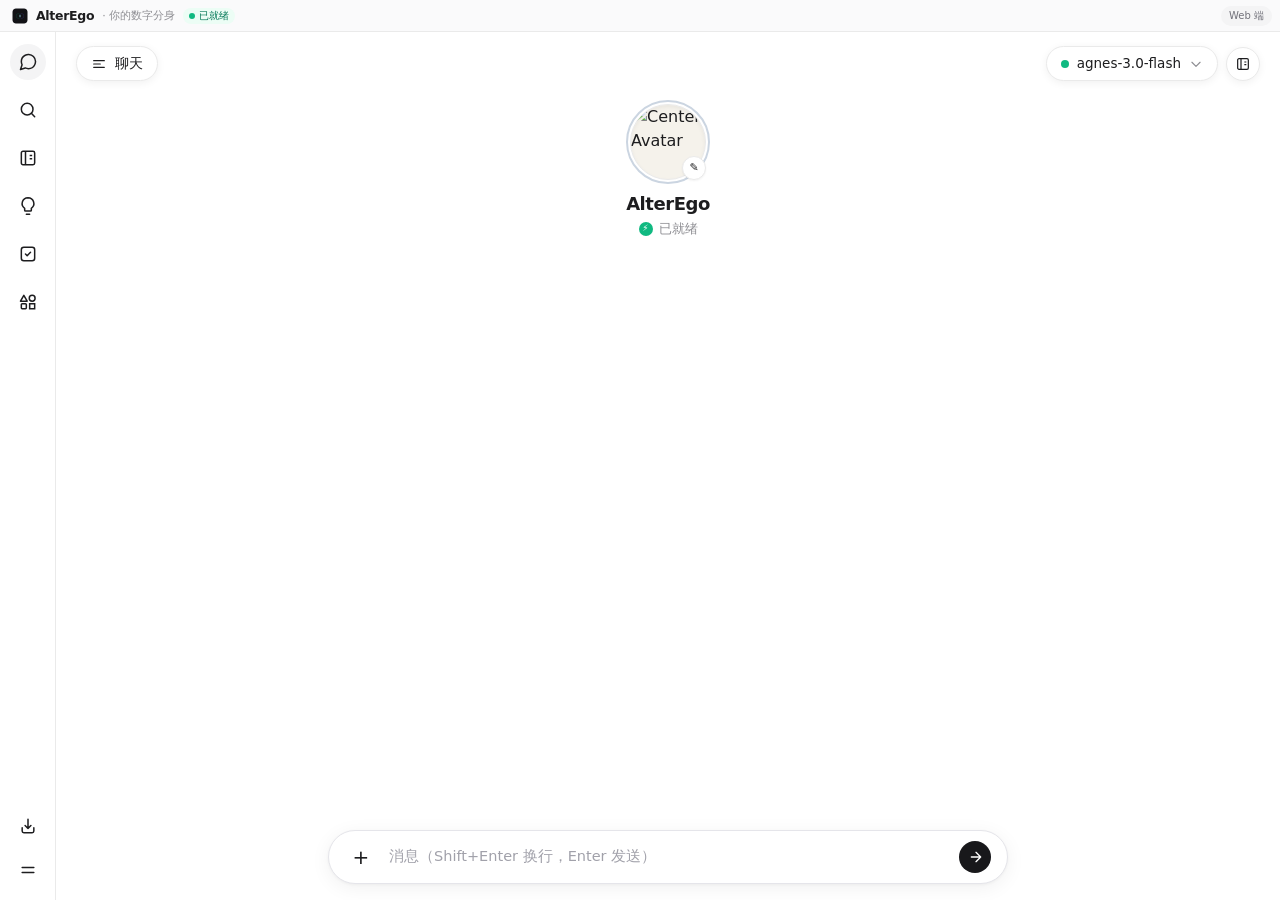
==== ui/index.html @ 9846da44 "feat: initial open source release of OpenMuse-Win (v1.0.0)" ====
<!DOCTYPE html>
<html lang="zh-CN">
<head>
  <meta charset="UTF-8">
  <meta name="viewport" content="width=device-width, initial-scale=1.0">
  <title>AlterEgo - 你的数字分身</title>
  <link rel="icon" type="image/x-icon" href="static/alterego.ico">
  <link rel="icon" type="image/png" href="static/alterego.png">
  <script src="static/tailwind.min.js"></script>
  <link rel="stylesheet" href="static/style.css">
  <link rel="stylesheet" href="static/highlight-dark.min.css">
</head>
<body class="h-screen w-screen flex flex-col bg-white font-sans text-[#1D1D1F] overflow-hidden select-none">
  <!-- ==================== 0. 现代桌面无缝一体化标题栏 (Modern Desktop Title Bar) ==================== -->
  <header id="desktop-titlebar" class="w-full h-8 bg-[#FAFAFB] border-b border-[#EAEAEA] flex items-center justify-between px-3 select-none z-50 shrink-0 text-xs text-[#1D1D1F]">
    <!-- 左侧：品牌 Logo + 应用名称 + 状态指示 -->
    <div class="flex items-center space-x-2 pywebview-drag-region cursor-default h-full">
      <img src="static/alterego.png" class="w-4 h-4 rounded shadow-xs" alt="AlterEgo">
      <span class="font-bold text-[12.5px] tracking-tight text-[#1D1D1F]">AlterEgo</span>
      <span class="text-[11px] text-[#8E8E93] font-normal">· 你的数字分身</span>
      <span class="inline-flex items-center px-1.5 py-0.2 rounded-full text-[10px] bg-emerald-50 text-emerald-700 font-medium ml-1">
        <span class="w-1.5 h-1.5 rounded-full bg-[#10B981] mr-1 animate-pulse"></span>
        已就绪
      </span>
    </div>

    <!-- 中间：宽拖拽区域 -->
    <div class="flex-1 h-full pywebview-drag-region cursor-default" title="双击最大化/还原，拖拽移动窗口"></div>

    <!-- 右侧：现代原生风窗口控制胶囊 (最小化、最大化/还原、关闭) -->
    <div id="window-controls" class="flex items-center space-x-1 shrink-0 -mr-1">
      <button id="btn-win-minimize" onclick="handleWindowControl('minimize')" class="w-7 h-6 flex items-center justify-center rounded hover:bg-[#F4F4F5] text-[#52525B] hover:text-[#18181B] transition" title="最小化">
        <svg class="w-3.5 h-3.5" viewBox="0 0 16 16" fill="currentColor">
          <path d="M2 8a.75.75 0 0 1 .75-.75h10.5a.75.75 0 0 1 0 1.5H2.75A.75.75 0 0 1 2 8Z"/>
        </svg>
      </button>
      <button id="btn-win-maximize" onclick="handleWindowControl('maximize')" class="w-7 h-6 flex items-center justify-center rounded hover:bg-[#F4F4F5] text-[#52525B] hover:text-[#18181B] transition" title="最大化 / 还原">
        <svg id="icon-win-maximize" class="w-3 h-3" viewBox="0 0 16 16" fill="none" stroke="currentColor" stroke-width="1.3">
          <rect x="2.5" y="2.5" width="11" height="11" rx="1.5"/>
        </svg>
      </button>
      <button id="btn-win-close" onclick="handleWindowControl('close')" class="w-7 h-6 flex items-center justify-center rounded hover:bg-[#EF4444] text-[#52525B] hover:text-white transition" title="关闭窗口">
        <svg class="w-3.5 h-3.5" viewBox="0 0 16 16" fill="none" stroke="currentColor" stroke-width="1.4">
          <path d="M3.5 3.5l9 9M12.5 3.5l-9 9" stroke-linecap="round"/>
        </svg>
      </button>
    </div>
  </header>

  <div id="app" class="flex-1 w-full flex relative overflow-hidden">

  <!-- ==================== 1. 左侧极窄全局导航栏 (56px) ==================== -->
  <aside id="nav-sidebar" class="w-[56px] h-full border-r border-[#EAEAEA] flex flex-col justify-between items-center py-3 bg-white z-30 shrink-0 relative">
    <!-- 上半部分：8 个主功能与挂载构件图标 -->
    <div class="flex flex-col items-center space-y-3 w-full">
      <!-- 1. 对话 (当前激活态：36px 浅灰圆底) -->
      <button onclick="switchMainView('chat')" id="nav-chat" class="w-9 h-9 rounded-full bg-[#F4F4F5] flex items-center justify-center text-[#1D1D1F] hover:bg-[#EBEBEC] transition" title="对话">
        <svg class="w-5 h-5" fill="none" stroke="currentColor" stroke-width="1.8" viewBox="0 0 24 24">
          <path stroke-linecap="round" stroke-linejoin="round" d="M21 11.5a8.38 8.38 0 01-.9 3.8 8.5 8.5 0 01-7.6 4.7 8.38 8.38 0 01-3.8-.9L3 21l1.9-5.7a8.38 8.38 0 01-.9-3.8 8.5 8.5 0 014.7-7.6 8.38 8.38 0 013.8-.9h.5a8.48 8.48 0 018 8v.5z"/>
        </svg>
      </button>

      <!-- 2. 全局搜索 -->
      <button onclick="toggleSearchModal()" id="nav-search" class="w-9 h-9 rounded-full flex items-center justify-center text-[#1D1D1F] hover:bg-[#F4F4F5] transition" title="搜索 (Ctrl+K)">
        <svg class="w-5 h-5" fill="none" stroke="currentColor" stroke-width="1.8" viewBox="0 0 24 24">
          <circle cx="11" cy="11" r="7"></circle>
          <path stroke-linecap="round" d="M20 20l-4-4"></path>
        </svg>
      </button>

      <!-- 3. 动态/控制中心抽屉开关 -->
      <button onclick="toggleRightDrawer()" id="nav-drawer" class="w-9 h-9 rounded-full flex items-center justify-center text-[#1D1D1F] hover:bg-[#F4F4F5] transition" title="智能体控制中心">
        <svg class="w-5 h-5" fill="none" stroke="currentColor" stroke-width="1.8" viewBox="0 0 24 24">
          <rect x="4" y="4" width="16" height="16" rx="2"></rect>
          <path d="M9 4v16M14 9h3M14 13h3"></path>
        </svg>
      </button>

      <!-- 4. 点子/提示词库 (灯泡) -->
      <button onclick="switchMainView('ideas')" id="nav-ideas" class="w-9 h-9 rounded-full flex items-center justify-center text-[#1D1D1F] hover:bg-[#F4F4F5] transition" title="点子与提示词库">
        <svg class="w-5 h-5" fill="none" stroke="currentColor" stroke-width="1.8" viewBox="0 0 24 24">
          <path stroke-linecap="round" stroke-linejoin="round" d="M9 18h6M10 22h4M12 2a7 7 0 00-4 12.74V17a1 1 0 001 1h6a1 1 0 001-1v-2.26A7 7 0 0012 2z"/>
        </svg>
      </button>

      <!-- 5. 目标/待办 (勾选方框) -->
      <button onclick="switchMainView('goals')" id="nav-goals" class="w-9 h-9 rounded-full flex items-center justify-center text-[#1D1D1F] hover:bg-[#F4F4F5] transition" title="目标与待办看板">
        <svg class="w-5 h-5" fill="none" stroke="currentColor" stroke-width="1.8" viewBox="0 0 24 24">
          <rect x="4" y="4" width="16" height="16" rx="3"></rect>
          <path stroke-linecap="round" stroke-linejoin="round" d="M9 12l2 2 4-4"></path>
        </svg>
      </button>

      <!-- 6. 资源库/构件 (几何图形组合) -->
      <button onclick="switchMainView('library')" id="nav-library" class="w-9 h-9 rounded-full flex items-center justify-center text-[#1D1D1F] hover:bg-[#F4F4F5] transition" title="资源库与构件">
        <svg class="w-5 h-5" fill="none" stroke="currentColor" stroke-width="1.8" viewBox="0 0 24 24">
          <path stroke-linecap="round" stroke-linejoin="round" d="M7 4l4 7H3l4-7z"></path>
          <circle cx="17" cy="7.5" r="3.5"></circle>
          <rect x="4" y="14" width="6" height="6" rx="1"></rect>
          <path stroke-linecap="round" d="M14 14h6v6h-6z"></path>
        </svg>
      </button>
    </div>

    <!-- 下半部分：客户端下载引导与设置菜单 -->
    <div class="flex flex-col items-center space-y-2 w-full">
      <!-- 倒数第二：客户端下载引导 -->
      <button onclick="toggleDownloadPopover()" class="w-9 h-9 rounded-full flex items-center justify-center text-[#1D1D1F] hover:bg-[#F4F4F5] transition" title="随身携带 AlterEgo">
        <svg class="w-5 h-5" fill="none" stroke="currentColor" stroke-width="1.8" viewBox="0 0 24 24">
          <path stroke-linecap="round" stroke-linejoin="round" d="M12 4v11m0 0l-3.5-3.5M12 15l3.5-3.5M5 14v4a2 2 0 002 2h10a2 2 0 002-2v-4"/>
        </svg>
      </button>

      <!-- 最底部：双横线设置菜单 (=) -->
      <button onclick="toggleSettingsMenu()" class="w-9 h-9 rounded-full flex items-center justify-center text-[#1D1D1F] hover:bg-[#F4F4F5] transition" title="菜单与系统配置">
        <svg class="w-5 h-5" fill="none" stroke="currentColor" stroke-width="1.8" viewBox="0 0 24 24">
          <path stroke-linecap="round" d="M5 9h14M5 15h14"/>
        </svg>
      </button>
    </div>

    <!-- 弹出层 1：随身携带 AlterEgo 下载卡片 -->
    <div id="download-popover" class="hidden absolute left-[64px] bottom-12 w-[260px] bg-white rounded-2xl border border-[#EAEAEA] pill-shadow p-4 z-50">
      <div class="flex justify-between items-start mb-1.5">
        <span class="font-semibold text-[14px] text-[#1D1D1F]">随身携带 AlterEgo</span>
        <button onclick="toggleDownloadPopover()" class="text-[#8E8E93] hover:text-black text-sm">✕</button>
      </div>
      <p class="text-[12.5px] text-[#8E8E93] leading-relaxed mb-3">
        支持通过手机微信 ClawBot 免键鼠远程收发指令与审批，随时随地继续未完成操作。
      </p>
      <button onclick="openSettingsModal(); toggleDownloadPopover();" class="w-full py-2 bg-[#F4F4F5] hover:bg-[#EBEBEC] rounded-xl text-[13px] font-medium text-[#1D1D1F] flex items-center justify-center space-x-1.5 transition">
        <span>📱</span>
        <span>绑定微信 / 下载</span>
      </button>
    </div>

    <!-- 弹出层 2：左下角菜单 -->
    <div id="settings-menu" class="hidden absolute left-[64px] bottom-3 w-[220px] bg-white rounded-2xl border border-[#EAEAEA] pill-shadow py-1.5 z-50 text-[13.5px]">
      <button onclick="toggleSearchModal(); toggleSettingsMenu();" class="w-full px-3.5 py-2 flex justify-between items-center hover:bg-[#F4F4F5] text-left">
        <span>全局搜索</span>
        <span class="text-[12px] text-[#8E8E93]">Ctrl+K</span>
      </button>
      <button onclick="openSettingsModal(); toggleSettingsMenu();" class="w-full px-3.5 py-2 flex justify-between items-center hover:bg-[#F4F4F5] text-left">
        <span>微信免键鼠绑定</span>
      </button>
      <div class="my-1 border-t border-[#EAEAEA]"></div>
      <button onclick="openSettingsModal(); toggleSettingsMenu();" class="w-full px-3.5 py-2 flex justify-between items-center hover:bg-[#F4F4F5] text-left font-medium">
        <span>⚙️ 系统设置与模型</span>
        <span class="text-[12px] text-[#8E8E93]">Vault</span>
      </button>
    </div>
  </aside>

  <!-- ==================== 2. 中间主工作区 (Flex-1 自适应) ==================== -->
  <main class="flex-1 h-full relative flex flex-col bg-white overflow-hidden">

    <!-- 顶部悬浮栏：左「≡ 聊天」胶囊 + 右「主模型切换 / 展开控制中心」胶囊 -->
    <header class="absolute top-3.5 left-0 right-0 px-5 flex justify-between items-center pointer-events-none z-20">
      <!-- 左上：聊天抽屉按钮 -->
      <button onclick="toggleSessionsDrawer()" id="btn-toggle-sessions" class="pointer-events-auto bg-white border border-[#EAEAEA] floating-btn-shadow rounded-full px-3.5 py-1.5 flex items-center space-x-2 hover:bg-[#F9F9FB] transition shrink-0 whitespace-nowrap">
        <svg class="w-4 h-4 text-[#1D1D1F] shrink-0" fill="none" stroke="currentColor" stroke-width="1.8" viewBox="0 0 24 24">
          <path stroke-linecap="round" d="M4 7h16M4 12h10M4 17h16"/>
        </svg>
        <span id="header-session-title" class="text-[14px] font-medium text-[#1D1D1F] whitespace-nowrap">聊天</span>
      </button>

      <!-- 右上：当前模型与快速热切换胶囊 + 展开控制中心按钮 -->
      <div class="flex items-center space-x-2 pointer-events-auto shrink-0">
        <div class="relative shrink-0">
          <button onclick="toggleModelDropdown()" id="model-switcher-pill" class="bg-white border border-[#EAEAEA] floating-btn-shadow rounded-full px-3.5 py-1.5 flex items-center space-x-2 hover:bg-[#F9F9FB] transition shrink-0 whitespace-nowrap" title="点击切换主模型">
            <span class="w-2 h-2 rounded-full bg-[#10B981] shrink-0"></span>
            <span id="model-pill-text" class="text-[13.5px] font-medium text-[#1D1D1F] whitespace-nowrap">agnes-3.0-flash</span>
            <svg class="w-3.5 h-3.5 text-[#8E8E93] shrink-0" fill="none" stroke="currentColor" stroke-width="2" viewBox="0 0 24 24"><path stroke-linecap="round" stroke-linejoin="round" d="M19 9l-7 7-7-7"/></svg>
          </button>

          <!-- 模型下拉菜单 -->
          <div id="model-switcher-dropdown" class="hidden absolute right-0 mt-2 w-[320px] bg-white rounded-2xl border border-[#EAEAEA] pill-shadow py-2 z-50 text-[13px]">
            <div class="px-3.5 py-1 text-[11px] font-semibold text-[#8E8E93] uppercase tracking-wider flex justify-between items-center">
              <span>选择当前主推理模型</span>
              <span id="model-count-badge" class="text-[10px] px-1.5 py-0.2 rounded bg-gray-100 text-gray-500 font-normal">动态加载</span>
            </div>
            <div class="px-3 pt-1.5 pb-2">
              <input type="text" id="model-search-input" oninput="onModelSearch(this.value)" placeholder="🔍 快速搜索或过滤模型..." class="w-full px-2.5 py-1 text-xs bg-[#F4F4F5] rounded-lg border border-[#EAEAEA] focus:outline-none focus:border-blue-500">
            </div>
            <div id="model-list-container" class="space-y-0.5 max-h-[300px] overflow-y-auto no-scrollbar">
              <!-- JS 动态渲染模型列表 -->
            </div>
            <div class="px-3 pt-2 pb-1.5 border-t border-[#EAEAEA]">
              <div class="text-[11px] font-medium text-[#8E8E93] mb-1.5 flex justify-between items-center">
                <span>添加自定义模型</span>
                <span class="text-[10px] text-[#A1A1AA]">实时热生效</span>
              </div>
              <div class="flex items-center space-x-1.5">
                <input type="text" id="input-custom-model-id" placeholder="模型 ID (如 gpt-4o)" class="flex-1 px-2.5 py-1 text-xs bg-[#F4F4F5] rounded-lg border border-[#EAEAEA] focus:outline-none focus:border-blue-500" onkeydown="if(event.key==='Enter')submitCustomModel()">
                <button onclick="submitCustomModel()" class="px-2.5 py-1 bg-[#18181B] hover:bg-black text-white text-xs font-medium rounded-lg transition shrink-0">
                  切换
                </button>
              </div>
            </div>
            <div class="my-1 border-t border-[#EAEAEA]"></div>
            <button onclick="openSettingsModal(); toggleModelDropdown();" class="w-full px-3.5 py-1.5 text-left text-[#0066FF] hover:bg-[#F4F4F5] font-medium flex items-center space-x-1.5 text-xs">
              <span>⚙️ 录入与配置硬件密钥 (Vault)</span>
            </button>
          </div>
        </div>

        <!-- 展开右侧控制中心按钮 (仅在右侧栏收起时在右上角呈现) -->
        <button id="btn-open-right-drawer" onclick="toggleRightDrawer()" class="relative bg-white border border-[#EAEAEA] floating-btn-shadow rounded-full p-2 flex items-center justify-center hover:bg-[#F9F9FB] text-[#1D1D1F] transition shrink-0" title="展开智能体控制中心">
          <svg class="w-4 h-4" fill="none" stroke="currentColor" stroke-width="1.8" viewBox="0 0 24 24">
            <rect x="4" y="4" width="16" height="16" rx="2"></rect>
            <path d="M9 4v16M14 9h3M14 13h3"></path>
          </svg>
          <span id="btn-open-drawer-badge" class="hidden absolute -top-0.5 -right-0.5 w-2.5 h-2.5 bg-red-500 rounded-full border border-white"></span>
        </button>
      </div>
    </header>

    <!-- 视图容器 A：主对话流 (默认显示，居中 max-w-[680px]) -->
    <div id="view-chat" class="flex-1 overflow-y-auto no-scrollbar pt-16 pb-28 px-6">
      <!-- 智能体垂直展示区（仅在右侧栏收起时在中间显示，和右侧栏完全一致的上下竖向结构） -->
      <div id="center-agent-profile" class="flex flex-col items-center justify-center pt-2 pb-6 select-none cursor-pointer group" onclick="toggleRightDrawer()" title="点击展开右侧智能体控制中心">
        <div class="relative w-[76px] h-[76px]">
          <!-- 头像外圈动画光环 -->
          <div id="center-agent-avatar" class="avatar-agent-wrap avatar-idle w-full h-full cursor-pointer transition hover:scale-105" onclick="event.stopPropagation(); openAvatarPickerModal()" title="点击更换智能体形象">
            <div class="avatar-ring"></div>
            <div class="w-full h-full rounded-full bg-[#F5F2EB] flex items-center justify-center overflow-hidden border border-[#EAEAEA] shadow-inner">
              <img id="center-agent-avatar-img" class="w-full h-full object-cover select-none pointer-events-none" src="/avatar/panda/idle.gif" alt="Center Avatar">
              <span id="center-agent-avatar-icon" class="text-4xl hidden">🦦</span>
            </div>
          </div>
          <!-- 右下角小铅笔编辑图标 -->
          <button onclick="event.stopPropagation(); openAvatarPickerModal()" class="absolute bottom-0 right-0 w-6 h-6 rounded-full bg-white border border-[#EAEAEA] shadow-sm flex items-center justify-center text-[11px] hover:bg-gray-50 transition" title="更换智能体形象动图">
            ✎
          </button>
        </div>
        <h2 class="mt-2.5 text-[18px] font-bold text-[#1D1D1F] tracking-tight group-hover:text-blue-600 transition" id="center-agent-name">AlterEgo</h2>
        <div class="mt-0.5 flex items-center space-x-1.5">
          <span class="w-3.5 h-3.5 rounded-full bg-[#10B981] text-white flex items-center justify-center text-[9px] font-bold" id="center-agent-status-indicator">⚡</span>
          <span class="text-[13px] text-[#8E8E93] font-medium" id="center-agent-state-detail">已就绪</span>
          <button id="center-btn-stop" onclick="event.stopPropagation(); stopCurrentTask()" class="hidden ml-1 px-2 py-0.5 rounded-full bg-[#FEE2E2] text-[#EF4444] text-[11px] font-medium hover:bg-red-200 transition">
            停止
          </button>
        </div>
      </div>

      <div class="max-w-[680px] mx-auto space-y-3" id="messages">
        <!-- 消息流将由 JS 动态渲染 -->
      </div>
    </div>

    <!-- 视图容器 B：其他 Tab (点子/目标/资源库/文档/PDF) 切换展示区 -->
    <div id="view-other" class="hidden flex-1 overflow-y-auto pt-20 pb-24 px-10">
      <div class="max-w-[780px] mx-auto" id="view-other-content"></div>
    </div>

    <!-- 底部悬浮全圆角胶囊输入框 (距底 16px，全圆角 9999px，白底细边框，带弥散投影) -->
    <div class="bottom-input-wrap absolute bottom-4 left-0 right-0 px-6 pointer-events-none z-20">
      <div class="bottom-input-pill max-w-[680px] mx-auto pointer-events-auto bg-white border border-[#E5E5EA] rounded-full pill-shadow px-4 py-2.5 flex items-center space-x-3">
        <!-- 上传附件按钮 -->
        <button id="btn-attach" class="w-8 h-8 rounded-full flex items-center justify-center text-[#1D1D1F] hover:bg-[#F4F4F5] transition text-xl font-light shrink-0" title="上传文件附件">
          +
        </button>
        <input type="file" id="file-input" hidden>

        <!-- 自适应多行文本域 -->
        <textarea id="input" rows="1" placeholder="消息（Shift+Enter 换行，Enter 发送）" class="flex-1 bg-transparent text-[14.5px] text-[#1D1D1F] placeholder-[#A1A1AA] focus:outline-none resize-none leading-relaxed py-1" style="max-height: 120px;"></textarea>

        <!-- 纯黑圆形发送按钮 -->
        <button id="btn-send" class="w-8 h-8 rounded-full bg-[#18181B] hover:bg-black text-white flex items-center justify-center transition shrink-0" title="发送">
          <svg class="w-4 h-4 ml-0.5" fill="none" stroke="currentColor" stroke-width="2" viewBox="0 0 24 24">
            <path stroke-linecap="round" stroke-linejoin="round" d="M5 12h14M12 5l7 7-7 7"/>
          </svg>
        </button>
      </div>
    </div>

  </main>

  <!-- ==================== 3. 右侧智能体控制中心抽屉 (固定 360px) ==================== -->
  <aside id="right-drawer" class="hidden w-[360px] h-full border-l border-[#EAEAEA] bg-white flex flex-col shrink-0 relative z-20">
    <!-- 右上角关闭抽屉按钮 -->
    <button onclick="toggleRightDrawer()" class="absolute top-3.5 right-4 w-8 h-8 rounded-full flex items-center justify-center text-[#8E8E93] hover:bg-[#F4F4F5] hover:text-[#1D1D1F] transition" title="收起抽屉">
      ✕
    </button>

    <!-- 顶部头像与连接状态 (动态 GIF + 6 态动画光环) -->
    <div class="pt-7 pb-4 flex flex-col items-center">
      <div class="relative w-[76px] h-[76px]">
        <!-- 头像外圈动画光环 -->
        <div id="agent-avatar" class="avatar-agent-wrap avatar-idle w-full h-full cursor-pointer transition hover:scale-105" onclick="openAvatarPickerModal()" title="点击更换智能体形象">
          <div class="avatar-ring"></div>
          <div class="w-full h-full rounded-full bg-[#F5F2EB] flex items-center justify-center overflow-hidden border border-[#EAEAEA] shadow-inner">
            <img id="agent-avatar-img" class="w-full h-full object-cover select-none pointer-events-none" src="/avatar/panda/idle.gif" alt="Agent Avatar">
            <span class="text-4xl hidden" id="agent-avatar-icon">🦦</span>
          </div>
        </div>
        <!-- 右下角小铅笔编辑图标 -->
        <button onclick="openAvatarPickerModal()" class="absolute bottom-0 right-0 w-6 h-6 rounded-full bg-white border border-[#EAEAEA] shadow-sm flex items-center justify-center text-[11px] hover:bg-gray-50 transition" title="更换智能体形象动图">
          ✎
        </button>
      </div>
      <h2 class="mt-2.5 text-[18px] font-bold text-[#1D1D1F] tracking-tight" id="agent-name">AlterEgo</h2>
      <div class="mt-0.5 flex items-center space-x-1.5">
        <span class="w-3.5 h-3.5 rounded-full bg-[#10B981] text-white flex items-center justify-center text-[9px] font-bold" id="agent-status-indicator">⚡</span>
        <span class="text-[13px] text-[#8E8E93] font-medium" id="agent-state-detail">已就绪</span>
      </div>
    </div>

    <!-- 胶囊形 4 段式横向 Tab 控制器 (Segmented Control) -->
    <div class="px-5 mb-3">
      <div class="w-full h-[38px] bg-[#F4F4F5] rounded-full p-1 grid grid-cols-4 items-center">
        <!-- Tab 1: 动态流 -->
        <button onclick="switchRightTab('feed')" id="rtab-feed" class="h-full rounded-full bg-white shadow-sm flex items-center justify-center text-[#1D1D1F] transition" title="动态流">
          <svg class="w-4 h-4" fill="none" stroke="currentColor" stroke-width="2" viewBox="0 0 24 24">
            <path stroke-linecap="round" d="M8 6h12M8 12h12M8 18h12M4 6h.01M4 12h.01M4 18h.01"/>
          </svg>
        </button>
        <!-- Tab 2: 审核记录 (盾牌) -->
        <button onclick="switchRightTab('audit')" id="rtab-audit" class="relative h-full rounded-full flex items-center justify-center text-[#71717A] hover:text-[#1D1D1F] transition" title="审核记录">
          <svg class="w-4 h-4" fill="none" stroke="currentColor" stroke-width="1.8" viewBox="0 0 24 24">
            <path stroke-linecap="round" stroke-linejoin="round" d="M12 22s8-4 8-10V5l-8-3-8 3v7c0 6 8 10 8 10z"/>
            <path stroke-linecap="round" stroke-linejoin="round" d="M9 12l2 2 4-4"/>
          </svg>
          <span id="approval-tab-badge" class="hidden absolute top-1 right-2 w-2 h-2 bg-red-500 rounded-full"></span>
        </button>
        <!-- Tab 3: 定时任务 (时钟) -->
        <button onclick="switchRightTab('cron')" id="rtab-cron" class="h-full rounded-full flex items-center justify-center text-[#71717A] hover:text-[#1D1D1F] transition" title="预定任务">
          <svg class="w-4 h-4" fill="none" stroke="currentColor" stroke-width="1.8" viewBox="0 0 24 24">
            <circle cx="12" cy="12" r="9"></circle>
            <path stroke-linecap="round" d="M12 7v5l3 3"/>
          </svg>
        </button>
        <!-- Tab 4: 身份与记忆 (指纹) -->
        <button onclick="switchRightTab('identity')" id="rtab-identity" class="h-full rounded-full flex items-center justify-center text-[#71717A] hover:text-[#1D1D1F] transition" title="身份与记忆">
          <svg class="w-4 h-4" fill="none" stroke="currentColor" stroke-width="1.8" viewBox="0 0 24 24">
            <path stroke-linecap="round" d="M12 11c0 3.517-1.009 6.799-2.753 9.571m-3.44-2.04l.054-.09A13.916 13.916 0 008 11a4 4 0 118 0c0 1.017-.07 2.019-.203 3m-2.118 6.844A21.88 21.88 0 0015.171 17m3.839 1.132c.645-2.266.99-4.659.99-7.132A8 8 0 008 4.07M3 15.364c.64-1.319 1-2.8 1-4.364 0-1.457.39-2.823 1.07-4"/>
          </svg>
        </button>
      </div>
    </div>

    <!-- 右侧内容滚动区 -->
    <div class="flex-1 overflow-y-auto no-scrollbar px-5 pb-8">

      <!-- ===== 右侧 Tab 1 内容：动态流 (三行垂直排版：主标题/副标题/时间戳) ===== -->
      <div id="rcontent-feed" class="space-y-4">
        <div id="feed-items-container" class="space-y-4">
          <!-- JS 动态渲染任务流 -->
        </div>
      </div>

      <!-- ===== 右侧 Tab 2 内容：审核记录 (盾牌) ===== -->
      <div id="rcontent-audit" class="hidden space-y-3">
        <div class="flex justify-between items-center mb-1">
          <h3 class="text-[15px] font-semibold text-[#1D1D1F]">审核记录</h3>
          <span id="audit-badge-count" class="text-xs text-[#8E8E93]">0 项</span>
        </div>
        <div id="audit-items-container" class="space-y-3">
          <!-- JS 动态渲染审批卡片 -->
        </div>
      </div>

      <!-- ===== 右侧 Tab 3 内容：定时任务 (时钟) ===== -->
      <div id="rcontent-cron" class="hidden space-y-4">
        <div class="flex justify-between items-center mb-1">
          <h3 class="text-[15px] font-semibold text-[#1D1D1F]">预定自动化任务</h3>
          <span class="text-xs text-[#8E8E93]">定时巡检与提醒</span>
        </div>
        <div id="cron-items-container" class="space-y-2">
          <div class="py-12 px-4 text-center">
            <div class="w-10 h-10 rounded-full bg-[#F4F4F5] text-[#8E8E93] flex items-center justify-center mx-auto mb-2.5 text-base">⏰</div>
            <div class="text-[13.5px] font-medium text-[#1D1D1F]">暂无定时任务</div>
            <div class="text-[12px] text-[#8E8E93] mt-0.5">可通过对话让智能体创建定时自动化任务与提醒</div>
          </div>
        </div>
      </div>

      <!-- ===== 右侧 Tab 4 内容：身份与记忆 (高饱和度海报双卡片) ===== -->
      <div id="rcontent-identity" class="hidden space-y-4">
        <div class="flex justify-between items-center mb-1">
          <span class="text-[15px] font-semibold text-[#1D1D1F]">智能体身份</span>
          <button onclick="openSoulModal()" class="text-[13px] text-[#0066FF] hover:underline">编辑</button>
        </div>

        <!-- SOUL 红色大卡片 (#E11D48) -->
        <div onclick="openSoulModal()" class="h-[150px] rounded-2xl bg-[#E11D48] text-white p-5 flex flex-col justify-between cursor-pointer hover:opacity-95 transition shadow-sm">
          <div>
            <h4 class="text-2xl font-extrabold tracking-wide">SOUL</h4>
            <p class="text-xs text-rose-100 mt-1">系统灵魂设定 · 请谨慎访问</p>
          </div>
          <div class="flex justify-between items-center text-xs text-rose-100">
            <span id="soul-card-date">v1.2</span>
            <span>♥</span>
          </div>
        </div>

        <!-- 记忆 深蓝紫色大卡片 (#3730A3) -->
        <div onclick="openMemoryModal()" class="h-[150px] rounded-2xl bg-[#3730A3] text-white p-5 flex flex-col justify-between cursor-pointer hover:opacity-95 transition shadow-sm">
          <div>
            <h4 class="text-2xl font-extrabold tracking-wide">记忆</h4>
            <p class="text-xs text-indigo-200 mt-1">MEMORY.md · 核心持久化沉淀</p>
          </div>
          <div class="flex justify-between items-center text-xs text-indigo-200">
            <span id="memory-card-date">持久化</span>
            <span>✦</span>
          </div>
        </div>
      </div>

    </div>
  </aside>

  <!-- ==================== 4. 会话列表滑动抽屉 (Sessions Drawer) ==================== -->
  <div id="sessions-drawer" class="hidden fixed inset-0 z-40 bg-black/20 backdrop-blur-[1px]">
    <div class="w-[280px] h-full bg-white border-r border-[#EAEAEA] pill-shadow flex flex-col p-4 animate-in">
      <div class="flex justify-between items-center pb-3 border-b border-[#EAEAEA]">
        <span class="font-bold text-[15px] text-[#1D1D1F]">历史对话</span>
        <button onclick="toggleSessionsDrawer()" class="text-[#8E8E93] hover:text-black">✕</button>
      </div>

      <button onclick="createNewSession()" class="my-3 w-full py-2 bg-[#18181B] hover:bg-black text-white rounded-xl text-[13.5px] font-medium flex items-center justify-center space-x-2 transition">
        <span>+</span>
        <span>新建对话</span>
      </button>

      <div id="session-list" class="flex-1 overflow-y-auto no-scrollbar space-y-1">
        <!-- JS 动态渲染会话项 -->
      </div>
    </div>
  </div>

  <!-- ==================== 5. 动态详情双栏复盘 Modal (Activity Modal) ==================== -->
  <div id="activity-modal" class="hidden fixed inset-0 bg-black/30 backdrop-blur-[1px] flex items-center justify-center z-50">
    <div class="w-[720px] bg-white rounded-2xl pill-shadow border border-[#EAEAEA] overflow-hidden">
      <div class="px-6 py-4 border-b border-[#EAEAEA] flex justify-between items-center">
        <div class="flex items-center space-x-2.5">
          <span class="px-2.5 py-0.5 rounded-full bg-emerald-50 text-[#10B981] text-xs font-semibold">已完成</span>
          <h3 id="modal-title" class="text-[16px] font-semibold text-[#1D1D1F]">切换平台继续推进</h3>
        </div>
        <button onclick="closeActivityModal()" class="text-[#8E8E93] hover:text-black text-lg">✕</button>
      </div>
      <div class="grid grid-cols-12 min-h-[340px]">
        <!-- 左栏：步骤时间轴 -->
        <div class="col-span-5 border-r border-[#EAEAEA] p-5 space-y-3 text-[13px]" id="modal-steps">
          <div class="flex items-center space-x-2 text-[#1D1D1F]">
            <span class="text-[#10B981]">✔</span><span>已开始任务执行</span>
          </div>
          <div class="flex items-center space-x-2 text-[#1D1D1F]">
            <span class="text-[#10B981]">✔</span><span>验证目标页面在线状态</span>
          </div>
          <div class="flex items-center space-x-2 text-[#1D1D1F]">
            <span class="text-[#10B981]">✔</span><span>检索最新动态并提取结果</span>
          </div>
          <div class="flex items-center space-x-2 text-[#1D1D1F]">
            <span class="text-[#10B981]">✔</span><span>同步结果并沉淀核心记忆</span>
          </div>
        </div>
        <!-- 右栏：复盘总结与产出文档 -->
        <div class="col-span-7 p-5 flex flex-col justify-between">
          <div class="space-y-2">
            <h4 class="text-[13px] font-semibold text-[#8E8E93]">执行摘要</h4>
            <p id="modal-desc" class="text-[14px] text-[#1D1D1F] leading-relaxed"></p>
          </div>
          <div class="pt-4 border-t border-[#EAEAEA] hidden" id="modal-artifact-wrap">
            <span class="text-[12px] text-[#8E8E93] block mb-2">关联生成构件</span>
            <div class="p-3 rounded-xl bg-[#F4F4F5] flex items-center justify-between text-[13px]">
              <span class="font-medium" id="modal-artifact">📄 暂无</span>
              <span class="text-xs text-[#8E8E93]" id="modal-artifact-type">产物</span>
            </div>
          </div>
        </div>
      </div>
    </div>
  </div>

  <!-- ==================== 6. 全局搜索模态框 (Search Modal) ==================== -->
  <div id="search-modal" class="hidden fixed inset-0 bg-black/25 flex items-start justify-center pt-24 z-50">
    <div class="w-[540px] bg-white rounded-2xl pill-shadow border border-[#EAEAEA] overflow-hidden">
      <div class="p-4 border-b border-[#EAEAEA] flex items-center space-x-3">
        <span class="text-[#8E8E93]">🔍</span>
        <input type="text" id="search-modal-input" placeholder="搜索对话、构件或历史任务..." class="flex-1 text-[14.5px] focus:outline-none" oninput="onSearchInput(this.value)">
        <button onclick="toggleSearchModal()" class="text-xs text-[#8E8E93] hover:text-black">ESC</button>
      </div>
      <div class="p-3 space-y-1 text-[13.5px] max-h-[360px] overflow-y-auto no-scrollbar" id="search-results-list">
        <div class="p-6 text-center text-xs text-[#8E8E93]">输入关键词搜索历史会话、执行任务或审核记录…</div>
      </div>
    </div>
  </div>

  <!-- ==================== 7. 系统设置模态窗 (Settings Modal) ==================== -->
  <div id="settings-modal" class="hidden fixed inset-0 bg-black/30 backdrop-blur-[1px] flex items-center justify-center z-50">
    <div class="w-[680px] max-h-[85vh] bg-white rounded-2xl pill-shadow border border-[#EAEAEA] overflow-hidden flex flex-col">
      <div class="px-6 py-4 border-b border-[#EAEAEA] flex justify-between items-center">
        <div class="flex items-center space-x-2">
          <span class="text-lg">⚙️</span>
          <h3 class="text-[16px] font-semibold text-[#1D1D1F]">系统设置与模型管理</h3>
        </div>
        <button onclick="closeSettingsModal()" class="text-[#8E8E93] hover:text-black">✕</button>
      </div>

      <div class="p-6 overflow-y-auto space-y-6 text-[13.5px]">
        <!-- 大模型与安全凭证配置（一体化关联面板） -->
        <div class="p-4 rounded-xl border border-[#EAEAEA] space-y-3.5 bg-white">
          <div class="flex items-center justify-between">
            <div class="font-semibold text-[14.5px] flex items-center space-x-2">
              <span>🤖 大模型配置与安全凭证</span>
              <span class="text-xs px-2 py-0.5 rounded bg-blue-50 text-blue-600 font-normal">支持热切换</span>
            </div>
            <div id="vault-status-badge" class="text-xs text-[#10B981] font-medium flex items-center space-x-1">
              <span>🔐 Windows DPAPI 硬件加密</span>
            </div>
          </div>
          <p class="text-xs text-[#8E8E93] leading-relaxed">
            模型标识、API 基础地址与 API Key 联动绑定。保存时密钥由 Windows 内置 Crypt32.dll 硬件级加密落盘，永不泄露明文。
          </p>

          <div class="grid grid-cols-2 gap-3">
            <div>
              <label class="block text-xs font-medium text-[#4B5563] mb-1">模型标识 (Model ID)</label>
              <input type="text" id="setting-model" list="preset-models-datalist" placeholder="例如: agnes-3.0-flash 或 qwen3.8-omni-flash" class="w-full px-3 py-1.5 bg-[#F9F9FB] focus:bg-white rounded-lg border border-[#EAEAEA] focus:border-[#18181B] text-xs transition focus:outline-none">
              <datalist id="preset-models-datalist"></datalist>
            </div>
            <div>
              <label class="block text-xs font-medium text-[#4B5563] mb-1">API 基础地址 (Base URL)</label>
              <input type="text" id="setting-base-url" placeholder="例如: https://apihub.agnes-ai.com/v1" class="w-full px-3 py-1.5 bg-[#F9F9FB] focus:bg-white rounded-lg border border-[#EAEAEA] focus:border-[#18181B] text-xs transition focus:outline-none">
            </div>
          </div>

          <div>
            <div class="flex items-center justify-between mb-1">
              <label class="block text-xs font-medium text-[#4B5563]">API Key 访问密钥</label>
              <span id="setting-key-status" class="text-xs text-[#10B981] font-medium">✓ 已配置硬件加密凭证</span>
            </div>
            <div class="relative flex items-center">
              <input type="password" id="setting-api-key" placeholder="录入或更新 API Key (sk-...)，留空则保持现有密钥" class="w-full px-3 py-1.5 pr-8 border border-[#EAEAEA] focus:border-[#18181B] rounded-lg text-xs focus:outline-none bg-[#F9F9FB] focus:bg-white transition">
              <button type="button" id="btn-toggle-key-visibility" class="absolute right-2.5 text-[#8E8E93] hover:text-[#1D1D1F] text-xs focus:outline-none" title="切换显示明文/密文">
                👁️
              </button>
            </div>
          </div>

          <div class="flex items-center justify-between pt-1">
            <div class="flex items-center space-x-2">
              <button id="btn-test-llm" class="px-3.5 py-1.5 rounded-lg bg-[#F4F4F5] hover:bg-[#EBEBEC] text-[#1D1D1F] font-medium text-xs transition">
                连通性测试
              </button>
              <span id="llm-test-result" class="text-xs text-[#8E8E93]"></span>
            </div>
            <button id="btn-save-model-config" class="px-4 py-1.5 rounded-lg bg-[#18181B] hover:bg-black text-white text-xs font-medium transition shadow-sm">
              保存并立即生效
            </button>
          </div>
        </div>

        <!-- 微信 ClawBot 免键鼠绑定 -->
        <div class="p-4 rounded-xl border border-[#EAEAEA] space-y-3">
          <div class="font-semibold text-[14.5px] flex items-center space-x-2">
            <span>📱 微信 ClawBot (免键鼠远程指令与审批)</span>
          </div>
          <p class="text-xs text-[#8E8E93] leading-relaxed">
            基于微信官方开放协议长连接，手机微信随时发任务，回复「同意」直接授权，完全无需触碰电脑键鼠。
          </p>
          <div class="flex items-center justify-between p-3 rounded-lg bg-[#F9F9FB] border border-[#EAEAEA]">
            <div>
              <div id="weixin-status-badge" class="font-medium text-xs text-[#1D1D1F]">○ 正在检查状态...</div>
              <div class="text-[11.5px] text-[#8E8E93] mt-0.5">扫码完成即可随时随地与智能体双向同步</div>
            </div>
            <button id="btn-weixin-login" class="px-3.5 py-1.5 bg-[#10B981] hover:bg-emerald-600 text-white rounded-lg text-xs font-medium transition">
              生成登录二维码
            </button>
          </div>
          <div id="weixin-qr-box" class="flex justify-center p-2"></div>
        </div>
      </div>
    </div>
  </div>

  <!-- ==================== 8. SOUL 设定编辑 Modal ==================== -->
  <div id="soul-modal" class="hidden fixed inset-0 bg-black/30 backdrop-blur-[1px] flex items-center justify-center z-50">
    <div class="w-[600px] bg-white rounded-2xl pill-shadow border border-[#EAEAEA] overflow-hidden">
      <div class="px-6 py-4 border-b border-[#EAEAEA] flex justify-between items-center bg-[#E11D48] text-white">
        <h3 class="text-[16px] font-bold">SOUL · 系统核心灵魂与偏好</h3>
        <button onclick="closeSoulModal()" class="text-rose-100 hover:text-white">✕</button>
      </div>
      <div class="p-6 space-y-4">
        <p class="text-xs text-[#8E8E93]">
          SOUL 定义了 AlterEgo 的人格、执行风格、以及多模态思考倾向。
        </p>
        <textarea id="soul-content-text" rows="10" class="w-full p-3.5 border border-[#EAEAEA] rounded-xl text-[13px] font-mono leading-relaxed focus:outline-none bg-[#F9F9FB]">角色名: AlterEgo
人设定位: 极致高效、严谨闭环的个人 AI 智能体
交互风格: 沉稳专业、彻底杜绝裸 JSON 倾倒、永远给出人话反馈与复盘
执行准则:
1. 涉及系统文件写、终端执行、浏览器上传等敏感操作必触发 L2/L3 审批
2. 跨站点任务自动开启标签页保护，杜绝覆盖临时邮箱
3. 动态流实时归档并生成构件复盘</textarea>
        <div class="flex justify-end space-x-2">
          <button onclick="closeSoulModal()" class="px-4 py-2 rounded-xl bg-[#F4F4F5] text-xs font-medium hover:bg-[#EBEBEC]">取消</button>
          <button onclick="saveSoulConfig()" class="px-4 py-2 rounded-xl bg-[#E11D48] text-white text-xs font-medium hover:opacity-90">保存设定</button>
        </div>
      </div>
    </div>
  </div>

  <!-- ==================== 9. MEMORY.md 核心记忆编辑 Modal ==================== -->
  <div id="memory-modal" class="hidden fixed inset-0 bg-black/30 backdrop-blur-[1px] flex items-center justify-center z-50">
    <div class="w-[640px] bg-white rounded-2xl pill-shadow border border-[#EAEAEA] overflow-hidden">
      <div class="px-6 py-4 border-b border-[#EAEAEA] flex justify-between items-center bg-[#3730A3] text-white">
        <h3 class="text-[16px] font-bold">MEMORY.md · 核心持久化记忆库</h3>
        <button onclick="closeMemoryModal()" class="text-indigo-200 hover:text-white">✕</button>
      </div>
      <div class="p-6 space-y-4">
        <p class="text-xs text-[#8E8E93]">
          启动 Agent 时自动注入的精华记忆，智能体会根据日常对话自动沉淀，亦可手动编辑。
        </p>
        <textarea id="setting-memory" rows="12" class="w-full p-3.5 border border-[#EAEAEA] rounded-xl text-[13px] font-mono leading-relaxed focus:outline-none bg-[#F9F9FB]" placeholder="加载记忆中..."></textarea>
        <div class="flex justify-end space-x-2">
  <!-- ==================== 10. 智能体形象切换 Modal (Avatar Picker Modal) ==================== -->
  <div id="avatar-modal" class="hidden fixed inset-0 bg-black/30 backdrop-blur-[1px] flex items-center justify-center z-50">
    <div class="w-[720px] max-h-[85vh] bg-white rounded-2xl pill-shadow border border-[#EAEAEA] overflow-hidden flex flex-col">
      <div class="px-6 py-4 border-b border-[#EAEAEA] flex justify-between items-center">
        <div class="flex items-center space-x-2.5">
          <span class="text-xl">🎨</span>
          <div>
            <h3 class="text-[16px] font-bold text-[#1D1D1F]">更换智能体形象套系</h3>
            <p class="text-xs text-[#8E8E93]">不同状态（空闲、思考、执行、等待、完成）将自动呈现专属动态 GIF</p>
          </div>
        </div>
        <button onclick="closeAvatarPickerModal()" class="text-[#8E8E93] hover:text-black text-lg">✕</button>
      </div>

      <div class="p-6 overflow-y-auto space-y-5">
        <div class="grid grid-cols-2 gap-4">
          <!-- 熊猫套系卡片 -->
          <div onclick="selectAvatarTheme('panda')" id="theme-card-panda" class="p-4 rounded-2xl border-2 border-[#0066FF] bg-blue-50/20 cursor-pointer transition hover:shadow-md space-y-3">
            <div class="flex items-center space-x-3">
              <div class="w-14 h-14 rounded-full overflow-hidden border border-[#EAEAEA] bg-white shrink-0 shadow-sm">
                <img src="/avatar/panda/idle.gif" class="w-full h-full object-cover">
              </div>
              <div class="flex-1 min-w-0">
                <div class="flex items-center space-x-1.5">
                  <h4 class="font-bold text-[15px] text-[#1D1D1F]">🐼 熊猫 (Panda)</h4>
                  <span id="badge-panda" class="text-[10px] px-1.5 py-0.2 rounded bg-blue-600 text-white font-medium">当前生效</span>
                </div>
                <p class="text-xs text-[#8E8E93] mt-0.5">国宝呆萌 · 专注高效 · 状态动效全齐</p>
              </div>
            </div>
            <div class="grid grid-cols-4 gap-1.5 pt-1 text-center text-[10.5px]">
              <div class="p-1 rounded-lg bg-white border border-[#EAEAEA]">
                <div class="text-[#8E8E93]">就绪</div>
                <div class="font-medium text-emerald-600">眨眼</div>
              </div>
              <div class="p-1 rounded-lg bg-white border border-[#EAEAEA]">
                <div class="text-[#8E8E93]">思考</div>
                <div class="font-medium text-blue-600">转圈</div>
              </div>
              <div class="p-1 rounded-lg bg-white border border-[#EAEAEA]">
                <div class="text-[#8E8E93]">工作中</div>
                <div class="font-medium text-amber-600">忙碌</div>
              </div>
              <div class="p-1 rounded-lg bg-white border border-[#EAEAEA]">
                <div class="text-[#8E8E93]">完成</div>
                <div class="font-medium text-purple-600">欢呼</div>
              </div>
            </div>
          </div>

          <!-- 龙套系卡片 -->
          <div onclick="selectAvatarTheme('dragon')" id="theme-card-dragon" class="p-4 rounded-2xl border-2 border-[#EAEAEA] bg-white cursor-pointer transition hover:shadow-md space-y-3">
            <div class="flex items-center space-x-3">
              <div class="w-14 h-14 rounded-full overflow-hidden border border-[#EAEAEA] bg-white shrink-0 shadow-sm">
                <img src="/avatar/dragon/idle.gif" class="w-full h-full object-cover">
              </div>
              <div class="flex-1 min-w-0">
                <div class="flex items-center space-x-1.5">
                  <h4 class="font-bold text-[15px] text-[#1D1D1F]">🐲 龙 (Dragon)</h4>
                  <span id="badge-dragon" class="hidden text-[10px] px-1.5 py-0.2 rounded bg-blue-600 text-white font-medium">当前生效</span>
                </div>
                <p class="text-xs text-[#8E8E93] mt-0.5">祥瑞灵动 · 气势磅礴 · 状态动效全齐</p>
              </div>
            </div>
            <div class="grid grid-cols-4 gap-1.5 pt-1 text-center text-[10.5px]">
              <div class="p-1 rounded-lg bg-white border border-[#EAEAEA]">
                <div class="text-[#8E8E93]">就绪</div>
                <div class="font-medium text-emerald-600">眨眼</div>
              </div>
              <div class="p-1 rounded-lg bg-white border border-[#EAEAEA]">
                <div class="text-[#8E8E93]">思考</div>
                <div class="font-medium text-blue-600">转圈</div>
              </div>
              <div class="p-1 rounded-lg bg-white border border-[#EAEAEA]">
                <div class="text-[#8E8E93]">工作中</div>
                <div class="font-medium text-amber-600">忙碌</div>
              </div>
              <div class="p-1 rounded-lg bg-white border border-[#EAEAEA]">
                <div class="text-[#8E8E93]">完成</div>
                <div class="font-medium text-purple-600">欢呼</div>
              </div>
            </div>
          </div>
        </div>

        <!-- 经典水獭卡片 (收录备选) -->
        <div onclick="selectAvatarTheme('otter')" id="theme-card-otter" class="p-3.5 rounded-2xl border border-[#EAEAEA] bg-[#F9F9FB] cursor-pointer hover:bg-gray-100 transition flex items-center justify-between">
          <div class="flex items-center space-x-3">
            <span class="text-2xl ml-1">🦦</span>
            <div>
              <div class="font-bold text-[13.5px] text-[#1D1D1F]">经典水獭 (Otter)</div>
              <div class="text-[11.5px] text-[#8E8E93]">Muse 原生简约风格</div>
            </div>
          </div>
          <span id="badge-otter" class="hidden text-xs text-blue-600 font-semibold mr-2">✓ 使用中</span>
        </div>
      </div>
    </div>
  </div>

</div>

<!-- 全局悬浮 Toast 容器 -->
<div id="toast-wrap"></div>

<script src="static/purify.min.js"></script>
<script src="static/marked.min.js"></script>
<script src="static/highlight.min.js"></script>
<script src="static/app.js"></script>
</body>
</html>
---- ui/static/style.css ----
/* AlterEgo Web UI · Muse 1:1 像素级复刻视觉系统
 * 规范参考：docs/gemini-code-1792074031376.md & docs/gemini-code-1792074255122.html
 */

:root {
  --bg-primary: #FFFFFF;
  --bg-secondary: #F4F4F5;
  --bg-tertiary: #EBEBEC;
  --border-subtle: #EAEAEA;
  --border-input: #E5E5EA;
  --text-main: #1D1D1F;
  --text-muted: #8E8E93;
  --text-dim: #A1A1AA;
  --accent-blue: #0066FF;
  --accent-emerald: #10B981;
  --accent-amber: #F59E0B;
  --accent-rose: #E11D48;
  --accent-indigo: #3730A3;
  --radius-bubble: 18px;
  --radius-pill: 9999px;
  --radius-card: 16px;
}

* {
  box-sizing: border-box;
}

body {
  margin: 0;
  padding: 0;
  font-family: -apple-system, BlinkMacSystemFont, "Segoe UI", Roboto, "PingFang SC", "Microsoft YaHei", sans-serif;
  color: var(--text-main);
  background-color: #FFFFFF;
  overflow: hidden;
  user-select: none;
  -webkit-font-smoothing: antialiased;
}

/* 桌面无缝一体化标题栏拖拽区域与按钮交互 */
.pywebview-drag-region {
  -webkit-app-region: drag;
  app-region: drag;
}

#window-controls button,
#desktop-titlebar button,
.no-drag {
  -webkit-app-region: no-drag;
  app-region: no-drag;
}

/* 隐藏滚动条但保留平滑滚动 */
.no-scrollbar::-webkit-scrollbar {
  width: 5px;
  height: 5px;
}
.no-scrollbar::-webkit-scrollbar-thumb {
  background: rgba(0, 0, 0, 0.12);
  border-radius: 9999px;
}
.no-scrollbar::-webkit-scrollbar-thumb:hover {
  background: rgba(0, 0, 0, 0.22);
}
.no-scrollbar::-webkit-scrollbar-track {
  background: transparent;
}

/* 悬浮胶囊精致投影 */
.pill-shadow {
  box-shadow: 0 4px 20px rgba(0, 0, 0, 0.06), 0 1px 3px rgba(0, 0, 0, 0.04);
}
.floating-btn-shadow {
  box-shadow: 0 2px 8px rgba(0, 0, 0, 0.06);
}
.modal-shadow {
  box-shadow: 0 20px 40px -15px rgba(0, 0, 0, 0.15), 0 0 0 1px rgba(0, 0, 0, 0.05);
}

/* ================= 头像 6 态实时动画 ================= */
.avatar-agent-wrap {
  position: relative;
  display: inline-flex;
  align-items: center;
  justify-content: center;
}

.avatar-ring {
  position: absolute;
  inset: -4px;
  border-radius: 50%;
  border: 2.5px solid transparent;
  pointer-events: none;
  transition: all 0.3s ease;
}

/* 1. idle: 灰环静止 */
.avatar-idle .avatar-ring {
  border-color: #CBD5E1;
}

/* 2. thinking: 蓝环脉冲呼吸 */
.avatar-thinking .avatar-ring {
  border-color: #3B82F6;
  animation: pulse-ring 1.8s infinite ease-in-out;
}
@keyframes pulse-ring {
  0%, 100% {
    transform: scale(1);
    opacity: 0.7;
    box-shadow: 0 0 0 0 rgba(59, 130, 246, 0.4);
  }
  50% {
    transform: scale(1.08);
    opacity: 1;
    box-shadow: 0 0 12px 2px rgba(59, 130, 246, 0.6);
  }
}

/* 3. acting: 绿环旋转弧光 */
.avatar-acting .avatar-ring {
  border-color: #10B981;
  border-top-color: transparent;
  animation: spin-ring 1s infinite linear;
  box-shadow: 0 0 8px rgba(16, 185, 129, 0.4);
}
@keyframes spin-ring {
  0% { transform: rotate(0deg); }
  100% { transform: rotate(360deg); }
}

/* 4. awaiting_approval: 橙色闪烁警报 */
.avatar-awaiting_approval .avatar-ring {
  border-color: #F59E0B;
  animation: blink-ring 0.8s infinite ease-in-out;
  box-shadow: 0 0 12px rgba(245, 158, 11, 0.7);
}
@keyframes blink-ring {
  0%, 100% { opacity: 0.3; transform: scale(1); }
  50% { opacity: 1; transform: scale(1.08); }
}

/* 5. error: 红色抖动 */
.avatar-error {
  animation: shake-avatar 0.5s ease-in-out;
}
.avatar-error .avatar-ring {
  border-color: #EF4444;
  box-shadow: 0 0 10px rgba(239, 68, 68, 0.6);
}
@keyframes shake-avatar {
  0%, 100% { transform: translateX(0); }
  20%, 60% { transform: translateX(-4px); }
  40%, 80% { transform: translateX(4px); }
}

/* 6. done: 翠绿色弹性微弹 */
.avatar-done {
  animation: pop-done 0.6s ease-out;
}
.avatar-done .avatar-ring {
  border-color: #10B981;
  box-shadow: 0 0 12px rgba(16, 185, 129, 0.5);
}
@keyframes pop-done {
  0% { transform: scale(0.92); }
  50% { transform: scale(1.12); }
  100% { transform: scale(1); }
}

/* 7. idle-heartbeat: 空闲几秒自然微动眨眼呼吸 */
.avatar-blink-pulse {
  animation: avatar-breath 1s ease-in-out;
}
@keyframes avatar-breath {
  0%, 100% { transform: scale(1); }
  50% { transform: scale(1.06); }
}

/* ================= 消息流组件美化 ================= */
#messages {
  display: flex;
  flex-direction: column;
  gap: 12px;
}

.msg-row {
  display: flex;
  width: 100%;
}
.msg-row.user {
  justify-content: flex-end;
}
.msg-row.agent {
  justify-content: flex-start;
}

/* 助手气泡：浅灰 #F4F4F5，大圆角 18px */
.bubble-agent {
  background-color: #F4F4F5;
  color: #1D1D1F;
  border-radius: 18px;
  padding: 12px 16px;
  font-size: 14.5px;
  line-height: 1.62;
  word-break: break-word;
  user-select: text;
}
.bubble-agent:empty {
  display: none !important;
}

/* 用户气泡：深色 #18181B，白字，圆角 18px */
.bubble-user {
  background-color: #18181B;
  color: #FFFFFF;
  border-radius: 18px;
  padding: 12px 16px;
  font-size: 14.5px;
  line-height: 1.62;
  word-break: break-word;
  user-select: text;
}

/* 助手气泡内的嵌套深一度斜体引用容器 (#EBEBEC) */
.bubble-agent blockquote {
  margin: 10px 0;
  background-color: #EBEBEC;
  border-radius: 12px;
  padding: 12px 14px;
  font-style: italic;
  color: #27272A;
  font-size: 14px;
  line-height: 1.65;
  border-left: none;
}

/* Markdown 排版细节 */
.bubble-agent p {
  margin: 0 0 8px 0;
}
.bubble-agent p:last-child {
  margin-bottom: 0;
}
.bubble-agent pre {
  background: #18181B;
  color: #F4F4F5;
  border-radius: 10px;
  padding: 12px 14px;
  overflow-x: auto;
  font-size: 13px;
  margin: 8px 0;
  font-family: Consolas, "JetBrains Mono", Menlo, monospace;
}
.bubble-agent code {
  font-family: Consolas, "JetBrains Mono", Menlo, monospace;
  font-size: 13px;
}
.bubble-agent :not(pre) > code {
  background: rgba(0, 0, 0, 0.06);
  color: #09090B;
  padding: 2px 5px;
  border-radius: 4px;
}
.bubble-agent a {
  color: #0066FF;
  text-decoration: none;
}
.bubble-agent a:hover {
  text-decoration: underline;
}

/* 单行工具调用摘要胶囊 */
.tool-summary-pill {
  display: inline-flex;
  align-items: center;
  gap: 8px;
  font-size: 13px;
  color: #52525B;
  background: #F4F4F5;
  border: 1px solid #E4E4E7;
  border-radius: 9999px;
  padding: 5px 14px;
  margin: 4px 0;
  cursor: pointer;
  transition: all 0.15s ease;
  user-select: none;
}
.tool-summary-pill:hover {
  background: #E4E4E7;
  color: #18181B;
}
.tool-summary-pill .tag {
  color: #0066FF;
  font-weight: 600;
  font-size: 12px;
}

/* 审批卡片（Muse 1:1 风格） */
.approval-card-muse {
  background: #FFFFFF;
  border: 1px solid rgba(0, 0, 0, 0.08);
  border-radius: 18px;
  padding: 18px 20px;
  box-shadow: 0 4px 20px -2px rgba(0, 0, 0, 0.05), 0 2px 6px -1px rgba(0, 0, 0, 0.02);
  width: 100%;
  max-width: 540px;
  margin: 8px 0;
  transition: all 0.2s cubic-bezier(0.16, 1, 0.3, 1);
}

/* 抽屉过渡动画 */
.drawer-transition {
  transition: transform 0.25s cubic-bezier(0.16, 1, 0.3, 1), opacity 0.2s ease;
}

/* Toast 提示 */
#toast-wrap {
  position: fixed;
  bottom: 24px;
  left: 50%;
  transform: translateX(-50%);
  display: flex;
  flex-direction: column;
  gap: 8px;
  z-index: 100;
  pointer-events: none;
}
.toast {
  pointer-events: auto;
  background: rgba(24, 24, 27, 0.92);
  backdrop-filter: blur(8px);
  color: #FFFFFF;
  font-size: 13.5px;
  padding: 9px 18px;
  border-radius: 9999px;
  box-shadow: 0 4px 16px rgba(0, 0, 0, 0.18);
  animation: toast-in 0.25s cubic-bezier(0.16, 1, 0.3, 1);
}
@keyframes toast-in {
  from { opacity: 0; transform: translateY(12px) scale(0.96); }
  to { opacity: 1; transform: translateY(0) scale(1); }
}

/* ================= 响应式视口适配（分屏 30% / 紧凑视口 ~576px） ================= */
@media (max-width: 768px) {
  /* 导航栏微调至 48px，留出更多中右工作区 */
  #nav-sidebar, aside.w-\[56px\] {
    width: 48px !important;
  }
  
  /* 右侧控制中心自适应 260px~280px，保证左侧聊天区与右侧控制中心和谐分列 */
  #right-drawer {
    width: 270px !important;
    min-width: 240px !important;
  }
  
  /* 聊天区与输入区留白微调，避免 100% 溢出 */
  #view-chat {
    padding-left: 12px !important;
    padding-right: 12px !important;
  }
  
  /* 顶栏胶囊与按钮微调 */
  #btn-toggle-sessions {
    padding-left: 8px !important;
    padding-right: 8px !important;
  }
  #model-switcher-pill {
    padding-left: 8px !important;
    padding-right: 8px !important;
    max-width: 140px;
  }
  #model-pill-text {
    max-width: 85px;
    overflow: hidden;
    text-overflow: ellipsis;
    white-space: nowrap;
  }
  
  /* 底部胶囊输入框微调 */
  .bottom-input-wrap {
    padding-left: 10px !important;
    padding-right: 10px !important;
  }
  .bottom-input-pill {
    padding-left: 10px !important;
    padding-right: 10px !important;
    gap: 6px !important;
  }
}

/* ================= 超紧凑视口适配（分屏 20% / ~273px 极窄视口） ================= */
@media (max-width: 380px) {
  #nav-sidebar, aside.w-\[56px\] {
    width: 44px !important;
  }
  #header-session-title {
    display: none !important;
  }
  #btn-toggle-sessions {
    padding-left: 6px !important;
    padding-right: 6px !important;
  }
  #model-switcher-pill {
    padding-left: 6px !important;
    padding-right: 6px !important;
    max-width: 100px;
  }
  #model-pill-text {
    max-width: 55px;
  }
  .bottom-input-wrap {
    padding-left: 6px !important;
    padding-right: 6px !important;
  }
  .bottom-input-pill {
    padding-left: 8px !important;
    padding-right: 8px !important;
    gap: 4px !important;
  }
  #view-chat {
    padding-left: 8px !important;
    padding-right: 8px !important;
  }
}
---- ui/static/highlight-dark.min.css ----
pre code.hljs{display:block;overflow-x:auto;padding:1em}code.hljs{padding:3px 5px}/*!
  Theme: GitHub Dark
  Description: Dark theme as seen on github.com
  Author: github.com
  Maintainer: @Hirse
  Updated: 2021-05-15

  Outdated base version: https://github.com/primer/github-syntax-dark
  Current colors taken from GitHub's CSS
*/.hljs{color:#c9d1d9;background:#0d1117}.hljs-doctag,.hljs-keyword,.hljs-meta .hljs-keyword,.hljs-template-tag,.hljs-template-variable,.hljs-type,.hljs-variable.language_{color:#ff7b72}.hljs-title,.hljs-title.class_,.hljs-title.class_.inherited__,.hljs-title.function_{color:#d2a8ff}.hljs-attr,.hljs-attribute,.hljs-literal,.hljs-meta,.hljs-number,.hljs-operator,.hljs-selector-attr,.hljs-selector-class,.hljs-selector-id,.hljs-variable{color:#79c0ff}.hljs-meta .hljs-string,.hljs-regexp,.hljs-string{color:#a5d6ff}.hljs-built_in,.hljs-symbol{color:#ffa657}.hljs-code,.hljs-comment,.hljs-formula{color:#8b949e}.hljs-name,.hljs-quote,.hljs-selector-pseudo,.hljs-selector-tag{color:#7ee787}.hljs-subst{color:#c9d1d9}.hljs-section{color:#1f6feb;font-weight:700}.hljs-bullet{color:#f2cc60}.hljs-emphasis{color:#c9d1d9;font-style:italic}.hljs-strong{color:#c9d1d9;font-weight:700}.hljs-addition{color:#aff5b4;background-color:#033a16}.hljs-deletion{color:#ffdcd7;background-color:#67060c}
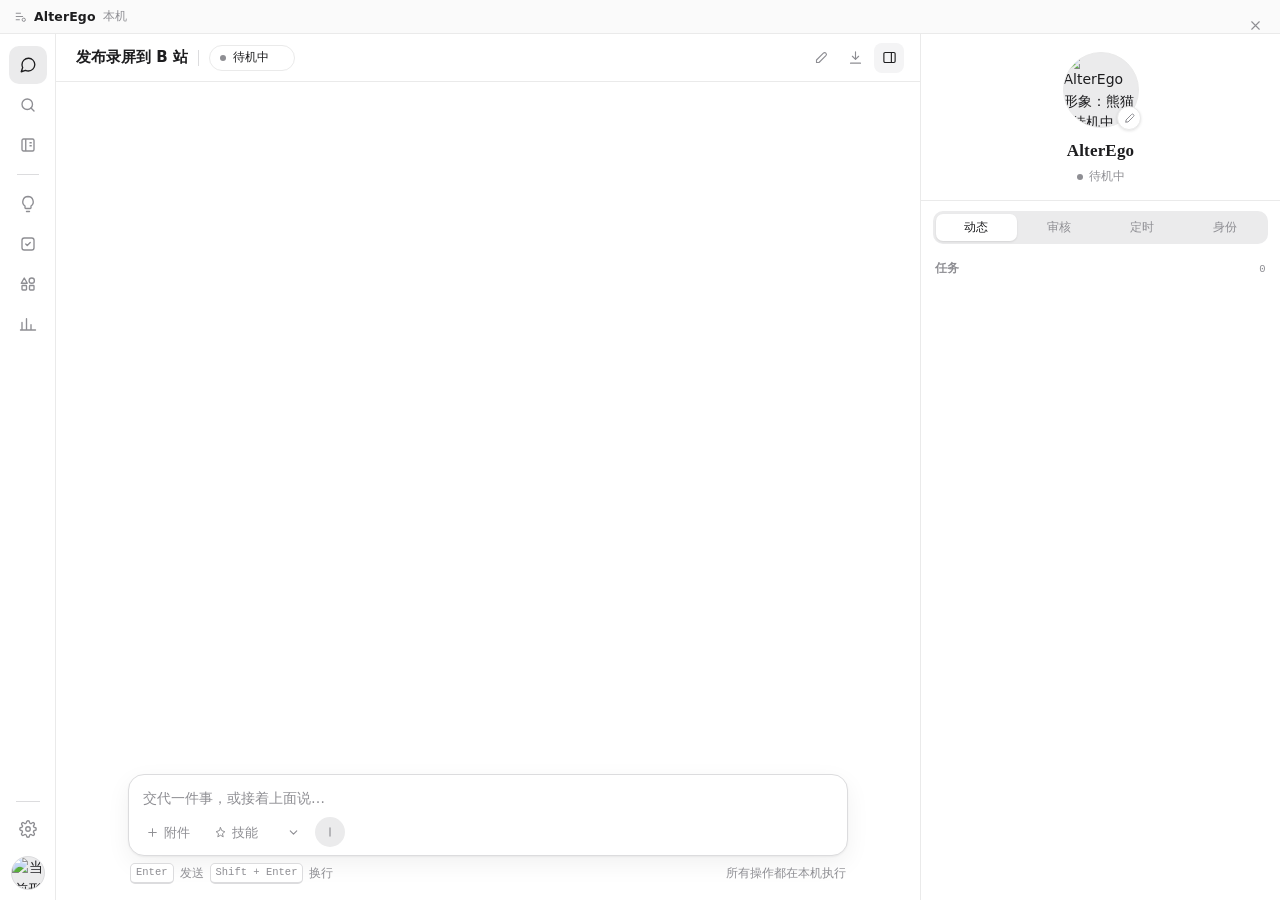
==== commit cb4662b6: "feat(release): v1.1.0 BoHack 2026 hackathon 42h increment release - Fully desensitized repository re" ====
--- a/ui/index.html
+++ b/ui/index.html
@@ -1,727 +1,1456 @@
-<!DOCTYPE html>
+<!doctype html>
+
 <html lang="zh-CN">
+
 <head>
-  <meta charset="UTF-8">
-  <meta name="viewport" content="width=device-width, initial-scale=1.0">
-  <title>AlterEgo - 你的数字分身</title>
-  <link rel="icon" type="image/x-icon" href="static/alterego.ico">
-  <link rel="icon" type="image/png" href="static/alterego.png">
-  <script src="static/tailwind.min.js"></script>
-  <link rel="stylesheet" href="static/style.css">
-  <link rel="stylesheet" href="static/highlight-dark.min.css">
+
+<meta charset="utf-8" />
+
+<meta name="viewport" content="width=device-width, initial-scale=1" />
+
+<title>AlterEgo</title>
+
+<link rel="stylesheet" href="static/style.css?v=20261114-2" />
+
 </head>
-<body class="h-screen w-screen flex flex-col bg-white font-sans text-[#1D1D1F] overflow-hidden select-none">
-  <!-- ==================== 0. 现代桌面无缝一体化标题栏 (Modern Desktop Title Bar) ==================== -->
-  <header id="desktop-titlebar" class="w-full h-8 bg-[#FAFAFB] border-b border-[#EAEAEA] flex items-center justify-between px-3 select-none z-50 shrink-0 text-xs text-[#1D1D1F]">
-    <!-- 左侧：品牌 Logo + 应用名称 + 状态指示 -->
-    <div class="flex items-center space-x-2 pywebview-drag-region cursor-default h-full">
-      <img src="static/alterego.png" class="w-4 h-4 rounded shadow-xs" alt="AlterEgo">
-      <span class="font-bold text-[12.5px] tracking-tight text-[#1D1D1F]">AlterEgo</span>
-      <span class="text-[11px] text-[#8E8E93] font-normal">· 你的数字分身</span>
-      <span class="inline-flex items-center px-1.5 py-0.2 rounded-full text-[10px] bg-emerald-50 text-emerald-700 font-medium ml-1">
-        <span class="w-1.5 h-1.5 rounded-full bg-[#10B981] mr-1 animate-pulse"></span>
-        已就绪
-      </span>
-    </div>
-
-    <!-- 中间：宽拖拽区域 -->
-    <div class="flex-1 h-full pywebview-drag-region cursor-default" title="双击最大化/还原，拖拽移动窗口"></div>
-
-    <!-- 右侧：现代原生风窗口控制胶囊 (最小化、最大化/还原、关闭) -->
-    <div id="window-controls" class="flex items-center space-x-1 shrink-0 -mr-1">
-      <button id="btn-win-minimize" onclick="handleWindowControl('minimize')" class="w-7 h-6 flex items-center justify-center rounded hover:bg-[#F4F4F5] text-[#52525B] hover:text-[#18181B] transition" title="最小化">
-        <svg class="w-3.5 h-3.5" viewBox="0 0 16 16" fill="currentColor">
-          <path d="M2 8a.75.75 0 0 1 .75-.75h10.5a.75.75 0 0 1 0 1.5H2.75A.75.75 0 0 1 2 8Z"/>
-        </svg>
+
+<body>
+
+<div class="app">
+
+
+
+  <!-- 0. 标题栏（pywebview frameless 拖拽区） -->
+
+  <header class="titlebar pywebview-drag-region" data-od-id="titlebar">
+
+    <div class="titlebar__brand">
+
+      <svg width="13" height="13" viewBox="0 0 24 24" fill="none" stroke="currentColor" stroke-width="1.8" aria-hidden="true">
+
+        <path stroke-linecap="round" d="M4 6h8M4 12h12M4 18h6"/><circle cx="18" cy="18" r="3"/>
+
+      </svg>
+
+      <strong>AlterEgo</strong>
+
+      <span class="titlebar__env" data-version-label>本机</span>
+
+    </div>
+
+    <div class="winctl">
+
+      <button data-win="minimize" title="最小化" aria-label="最小化"><svg width="11" height="11" viewBox="0 0 12 12" stroke="currentColor" stroke-width="1.4" aria-hidden="true"><path d="M2 6h8"/></svg></button>
+
+      <button data-win="maximize" title="最大化" aria-label="最大化"><svg width="11" height="11" viewBox="0 0 12 12" fill="none" stroke="currentColor" stroke-width="1.4" aria-hidden="true"><rect x="2" y="2" width="8" height="8" rx="1"/></svg></button>
+
+      <button data-win="close" class="close" title="关闭" aria-label="关闭"><svg width="11" height="11" viewBox="0 0 12 12" fill="none" stroke="currentColor" stroke-width="1.4" aria-hidden="true"><path d="M3 3l6 6M9 3l-6 6"/></svg></button>
+
+    </div>
+
+  </header>
+
+
+
+  <div class="shell">
+
+
+
+    <!-- 1. 左栏 56px 导航 -->
+
+    <aside class="rail" data-od-id="nav-rail" aria-label="主导航">
+
+      <div class="rail__group">
+
+        <button class="rail__btn tip is-active" data-tip="对话" aria-label="对话" data-nav="chat">
+
+          <svg viewBox="0 0 24 24" fill="none" stroke="currentColor" stroke-width="1.8" aria-hidden="true"><path stroke-linecap="round" stroke-linejoin="round" d="M21 11.5a8.5 8.5 0 01-8.5 8.5 8.4 8.4 0 01-3.8-.9L3 21l1.9-5.7a8.4 8.4 0 01-.9-3.8A8.5 8.5 0 0112.5 3h.5a8.5 8.5 0 018 8v.5z"/></svg>
+
+        </button>
+
+        <button class="rail__btn tip" data-tip="搜索（Ctrl+K）" aria-label="搜索会话" id="btn-search">
+
+          <svg viewBox="0 0 24 24" fill="none" stroke="currentColor" stroke-width="1.8" aria-hidden="true"><circle cx="11" cy="11" r="7"/><path stroke-linecap="round" d="M20 20l-4-4"/></svg>
+
+        </button>
+
+        <button class="rail__btn tip" data-tip="会话列表" aria-label="会话列表" id="btn-sessions">
+
+          <svg viewBox="0 0 24 24" fill="none" stroke="currentColor" stroke-width="1.8" aria-hidden="true"><rect x="4" y="4" width="16" height="16" rx="2"/><path d="M9 4v16M14 9h3M14 13h3"/></svg>
+
+        </button>
+
+        <div class="rail__sep" aria-hidden="true"></div>
+
+        <button class="rail__btn tip" data-tip="灵感与提示词" aria-label="灵感与提示词" data-nav="ideas">
+
+          <svg viewBox="0 0 24 24" fill="none" stroke="currentColor" stroke-width="1.8" aria-hidden="true"><path stroke-linecap="round" stroke-linejoin="round" d="M9 18h6M10 22h4M12 2a7 7 0 00-4 12.7V17a1 1 0 001 1h6a1 1 0 001-1v-2.3A7 7 0 0012 2z"/></svg>
+
+        </button>
+
+        <button class="rail__btn tip" data-tip="目标与任务" aria-label="目标与任务" data-nav="goals">
+
+          <svg viewBox="0 0 24 24" fill="none" stroke="currentColor" stroke-width="1.8" aria-hidden="true"><rect x="4" y="4" width="16" height="16" rx="3"/><path stroke-linecap="round" stroke-linejoin="round" d="M9 12l2 2 4-4"/></svg>
+
+        </button>
+
+        <button class="rail__btn tip" data-tip="资源与技能" aria-label="资源与技能" data-nav="library">
+
+          <svg viewBox="0 0 24 24" fill="none" stroke="currentColor" stroke-width="1.8" aria-hidden="true"><path stroke-linejoin="round" d="M7 4l4 7H3l4-7z"/><circle cx="17" cy="7.5" r="3.5"/><rect x="4" y="14" width="6" height="6" rx="1"/><rect x="14" y="14" width="6" height="6" rx="1"/></svg>
+
+        </button>
+
+        <button class="rail__btn tip" data-tip="用量看板" aria-label="用量看板" data-nav="usage" data-od-id="nav-usage">
+
+          <svg viewBox="0 0 24 24" fill="none" stroke="currentColor" stroke-width="1.8" stroke-linecap="round" aria-hidden="true"><path d="M4 20V10M10 20V5M16 20v-7M22 20H2"/></svg>
+
+        </button>
+
+      </div>
+
+      <div class="rail__group">
+
+        <button class="rail__btn tip" data-tip="设置" aria-label="设置" id="btn-settings">
+
+          <svg viewBox="0 0 24 24" fill="none" stroke="currentColor" stroke-width="1.8" aria-hidden="true"><circle cx="12" cy="12" r="3"/><path stroke-linecap="round" d="M19.4 15a1.7 1.7 0 00.3 1.9l.1.1a2 2 0 11-2.8 2.8l-.1-.1a1.7 1.7 0 00-1.9-.3 1.7 1.7 0 00-1 1.5V21a2 2 0 11-4 0v-.1a1.7 1.7 0 00-1.1-1.5 1.7 1.7 0 00-1.9.3l-.1.1a2 2 0 11-2.8-2.8l.1-.1a1.7 1.7 0 00.3-1.9 1.7 1.7 0 00-1.5-1H3a2 2 0 110-4h.1A1.7 1.7 0 004.6 9a1.7 1.7 0 00-.3-1.9l-.1-.1a2 2 0 112.8-2.8l.1.1a1.7 1.7 0 001.9.3H9a1.7 1.7 0 001-1.5V3a2 2 0 114 0v.1a1.7 1.7 0 001 1.5 1.7 1.7 0 001.9-.3l.1-.1a2 2 0 112.8 2.8l-.1.1a1.7 1.7 0 00-.3 1.9V9a1.7 1.7 0 001.5 1H21a2 2 0 110 4h-.1a1.7 1.7 0 00-1.5 1z"/></svg>
+
+        </button>
+
+        <button class="rail__avatar tip" data-tip="形象：熊猫" aria-label="切换形象" id="btn-avatar-rail">
+
+          <img src="/avatar/panda/idle.gif" alt="当前形象：熊猫" id="rail-avatar-img">
+
+        </button>
+
+      </div>
+
+    </aside>
+
+
+
+    <!-- 会话列表浮层 -->
+
+    <div class="sessions" id="sessions" aria-hidden="true" aria-label="会话列表">
+
+      <div class="sessions__head">
+
+        <h3>会话</h3>
+
+        <button class="icon-btn" style="margin-left:auto" aria-label="新建会话" id="btn-new-session">
+
+          <svg viewBox="0 0 24 24" fill="none" stroke="currentColor" stroke-width="1.8" aria-hidden="true"><path stroke-linecap="round" d="M12 5v14M5 12h14"/></svg>
+
+        </button>
+
+      </div>
+
+      <div class="sessions__list">
+
+        <button class="sess is-on" aria-current="true"><span class="sess__t">发布录屏到 B 站</span><span class="meta">今天</span></button>
+
+        <button class="sess"><span class="sess__t">整理 10 月论文归档</span><span class="meta">昨天</span></button>
+
+        <button class="sess"><span class="sess__t">对比两份简历差异</span><span class="meta">10/21</span></button>
+
+        <button class="sess"><span class="sess__t">检查磁盘占用并清理</span><span class="meta">10/20</span></button>
+
+        <button class="sess"><span class="sess__t">把访谈录音转成纪要</span><span class="meta">10/18</span></button>
+
+        <button class="sess"><span class="sess__t">生成本周工作周报</span><span class="meta">10/17</span></button>
+
+      </div>
+
+    </div>
+
+
+
+    <!-- 2. 中央工作区 -->
+
+    <main class="main" data-od-id="conversation">
+
+
+
+      <div class="main__head">
+
+        <h1 id="view-title">发布录屏到 B 站</h1>
+
+        <span class="sep" aria-hidden="true"></span>
+
+        <div class="runstrip" id="runstrip" data-state="idle" data-od-id="run-strip" role="status" aria-live="polite">
+
+          <span class="runstrip__dot" aria-hidden="true"></span>
+
+          <span class="runstrip__label" id="runstrip-state">待机中</span>
+
+          <span class="runstrip__sep" aria-hidden="true"></span>
+
+          <span class="runstrip__detail" id="runstrip-detail">本机会话 · 已自动保存</span>
+
+          <span class="runstrip__grow" aria-hidden="true"></span>
+
+          <span class="runstrip__progress" id="runstrip-progress" hidden>
+
+            <span class="runstrip__bar"><i id="runstrip-bar" style="width:38%"></i></span>
+
+            <span class="mono" id="runstrip-pct">38%</span>
+
+          </span>
+
+          <span class="runstrip__tokens mono" id="runstrip-tokens">本次运行 — tok</span>
+
+          <button class="runstrip__go" type="button" id="runstrip-go" hidden>去处理</button>
+
+          <button class="runstrip__stop" type="button" id="runstrip-stop" hidden>停止</button>
+
+        </div>
+
+        <div class="header-actions">
+
+          <button class="icon-btn tip" data-tip="重命名会话" aria-label="重命名会话">
+
+            <svg viewBox="0 0 24 24" fill="none" stroke="currentColor" stroke-width="1.8" aria-hidden="true"><path stroke-linecap="round" stroke-linejoin="round" d="M4 20h4L19 9a2.8 2.8 0 00-4-4L4 16v4z"/></svg>
+
+          </button>
+
+          <button class="icon-btn tip" data-tip="导出对话" aria-label="导出对话" id="btn-export">
+
+            <svg viewBox="0 0 24 24" fill="none" stroke="currentColor" stroke-width="1.8" aria-hidden="true"><path stroke-linecap="round" stroke-linejoin="round" d="M12 3v12M7 10l5 5 5-5M4 21h16"/></svg>
+
+          </button>
+
+          <button class="icon-btn tip is-on" data-tip="收起右栏" aria-label="收起或展开右栏" id="btn-drawer">
+
+            <svg viewBox="0 0 24 24" fill="none" stroke="currentColor" stroke-width="1.8" aria-hidden="true"><rect x="3" y="4" width="18" height="16" rx="2"/><path d="M15 4v16"/></svg>
+
+          </button>
+
+        </div>
+
+      </div>
+
+
+
+      <div class="stream" id="stream">
+
+        <div class="stream__inner" id="view-chat">
+
+          <div class="resume-bar" id="resume-bar" hidden>
+
+            <div class="resume-bar__body">
+
+              <strong class="resume-bar__title" id="resume-bar-title">上次有个任务没做完</strong>
+
+              <span class="resume-bar__desc" id="resume-bar-desc"></span>
+
+            </div>
+
+            <div class="resume-bar__actions">
+
+              <button type="button" class="resume-bar__btn is-primary" id="resume-bar-continue">继续处理</button>
+
+              <button type="button" class="resume-bar__btn" id="resume-bar-dismiss">不再提醒</button>
+
+            </div>
+
+          </div>
+
+          <div id="after-approval" style="display:none"></div>
+
+        </div>
+
+        <div id="view-other" style="display:none"></div>
+
+
+
+        <div id="view-usage" style="display:none" data-od-id="view-usage">
+
+          <div class="usage">
+
+            <div class="usage__head">
+
+              <div>
+
+                <h2>用量与花费</h2>
+
+                <p>每天消耗了多少、跑了多少事、哪个模型最贵。金额按各家官方 API 的目录价折算，自建与本地模型不计费。</p>
+
+              </div>
+
+              <div class="seg2" role="group" aria-label="统计区间" id="usage-range">
+
+                <button type="button" data-range="7" aria-selected="false">近 7 天</button>
+
+                <button type="button" data-range="30" aria-selected="true">近 30 天</button>
+
+                <button type="button" data-range="all" aria-selected="false">全部</button>
+
+              </div>
+
+            </div>
+
+
+
+            <div class="kpis" id="usage-kpis"></div>
+
+
+
+            <div class="ucard">
+
+              <div class="ucard__head">
+
+                <h3>每日活跃</h3>
+
+                <span class="meta" id="usage-heat-note">近 30 天</span>
+
+              </div>
+
+              <div class="ucard__body">
+
+                <div class="heat" id="usage-heat" role="img" aria-label="每日 Token 消耗热力图"></div>
+
+                <div class="heat__foot">
+
+                  <div class="heat__months"><span>9月25日</span><span>10月2日</span><span>10月9日</span><span>10月16日</span><span>10月24日</span></div>
+
+                  <div class="heat__legend"><span>少</span><i data-lv="0"></i><i data-lv="1"></i><i data-lv="2"></i><i data-lv="3"></i><i data-lv="4"></i><span>多</span></div>
+
+                </div>
+
+              </div>
+
+            </div>
+
+
+
+            <div class="ucard">
+
+              <div class="ucard__head">
+
+                <h3 id="usage-trend-title">近 30 天走势</h3>
+
+                <div class="seg2" role="group" aria-label="趋势指标" id="usage-metric">
+
+                  <button type="button" data-metric="tok" aria-selected="true">Token</button>
+
+                  <button type="button" data-metric="cost" aria-selected="false">花费</button>
+
+                </div>
+
+              </div>
+
+              <div class="ucard__body">
+
+                <div class="legend" id="usage-legend"><span><i class="lg-in"></i>输入</span><span><i class="lg-out"></i>输出</span></div>
+
+                <div class="bars" id="usage-bars"></div>
+
+                <div class="bars__x" id="usage-x"></div>
+
+              </div>
+
+            </div>
+
+
+
+            <div class="ucard">
+
+              <div class="ucard__head">
+
+                <h3>模型用量与折算花费</h3>
+
+                <span class="meta">目录价 · 不含折扣</span>
+
+              </div>
+
+              <div class="ucard__body">
+
+                <table class="mtab" id="usage-models">
+
+                  <thead>
+
+                    <tr><th>模型</th><th class="num">Token</th><th class="num">占比</th><th class="num">花费</th></tr>
+
+                  </thead>
+
+                  <tbody id="usage-models-body"></tbody>
+
+                  <tfoot id="usage-models-foot"></tfoot>
+
+                </table>
+
+                <p class="ucard__note" id="usage-note"></p>
+
+              </div>
+
+            </div>
+
+          </div>
+
+        </div>
+
+      </div>
+
+
+
+      <!-- 输入区 -->
+
+      <div class="composer" id="composer">
+
+        <div class="composer__inner">
+
+          <div class="composer__box">
+
+            <label class="sr-only" for="composer-input">给 AlterEgo 发消息</label>
+
+            <textarea id="composer-input" rows="1" placeholder="交代一件事，或接着上面说…"></textarea>
+
+            <div class="composer__row">
+
+              <button class="composer__chip" aria-label="添加附件">
+
+                <svg viewBox="0 0 24 24" fill="none" stroke="currentColor" stroke-width="1.8" aria-hidden="true"><path stroke-linecap="round" d="M12 5v14M5 12h14"/></svg>
+
+                附件
+
+              </button>
+
+              <button class="composer__chip" aria-label="选择技能">
+
+                <svg viewBox="0 0 24 24" fill="none" stroke="currentColor" stroke-width="1.8" aria-hidden="true"><path stroke-linecap="round" stroke-linejoin="round" d="M12 3l2.2 5.4L20 10.6l-4.4 3.6L17 20l-5-3-5 3 1.4-5.8L4 10.6l5.8-2.2z"/></svg>
+
+                技能
+
+              </button>
+
+              <button class="composer__chip tip" data-tip="当前模型" aria-label="切换模型" id="btn-model" aria-haspopup="menu" aria-expanded="false">
+
+                <span class="mono" style="font-size:11px" id="btn-model-name">gpt-5-codex</span>
+
+                <svg width="10" height="10" viewBox="0 0 24 24" fill="none" stroke="currentColor" stroke-width="2" aria-hidden="true"><path stroke-linecap="round" stroke-linejoin="round" d="M6 9l6 6 6-6"/></svg>
+
+              </button>
+
+              <button class="send" id="btn-send" aria-label="发送" disabled>
+
+                <svg width="15" height="15" viewBox="0 0 24 24" fill="none" stroke="currentColor" stroke-width="2" aria-hidden="true" id="send-icon"><path stroke-linecap="round" stroke-linejoin="round" d="M12 19V5M6 11l6-6 6 6"/></svg>
+
+              </button>
+
+            </div>
+
+          </div>
+
+          <div class="composer__hint">
+
+            <span class="kbd">Enter</span> 发送
+
+            <span class="kbd">Shift + Enter</span> 换行
+
+            <span style="margin-left:auto">所有操作都在本机执行</span>
+
+          </div>
+
+        </div>
+
+      </div>
+
+    </main>
+
+
+
+    <!-- 3. 右栏控制中心 360px -->
+
+    <aside class="drawer" id="drawer" data-od-id="control-center" aria-label="控制中心">
+
+      <!-- 窄屏 overlay 模式的关闭钮：由 applyDrawer() 按 ≤960px 且展开时显示，桌面栅格态隐藏（D7） -->
+
+      <button class="icon-btn tip is-hidden" id="btn-drawer-close" style="position:absolute; top:10px; right:10px; z-index:2;" data-tip="收起右栏" aria-label="收起右栏">
+
+        <svg viewBox="0 0 24 24" fill="none" stroke="currentColor" stroke-width="1.8" aria-hidden="true"><path stroke-linecap="round" stroke-linejoin="round" d="M6 6l12 12M18 6L6 18"/></svg>
+
       </button>
-      <button id="btn-win-maximize" onclick="handleWindowControl('maximize')" class="w-7 h-6 flex items-center justify-center rounded hover:bg-[#F4F4F5] text-[#52525B] hover:text-[#18181B] transition" title="最大化 / 还原">
-        <svg id="icon-win-maximize" class="w-3 h-3" viewBox="0 0 16 16" fill="none" stroke="currentColor" stroke-width="1.3">
-          <rect x="2.5" y="2.5" width="11" height="11" rx="1.5"/>
-        </svg>
+
+      <div class="agentcard" id="agentcard" data-state="acting">
+
+        <div class="avatarwrap">
+
+          <div class="avatar" id="avatar" role="button" tabindex="0" aria-label="切换形象">
+
+            <img src="/avatar/panda/acting.gif" alt="AlterEgo 形象：熊猫 · 工作中" id="avatar-img">
+
+            <span class="avatar__ring" aria-hidden="true"></span>
+
+          </div>
+
+          <button class="avatar__edit" id="btn-avatar" aria-label="更换形象">
+
+            <svg viewBox="0 0 24 24" fill="none" stroke="currentColor" stroke-width="2" aria-hidden="true"><path stroke-linecap="round" stroke-linejoin="round" d="M4 20h4L19 9a2.8 2.8 0 00-4-4L4 16v4z"/></svg>
+
+          </button>
+
+        </div>
+
+        <h2>AlterEgo</h2>
+
+        <div class="agentstate"><i aria-hidden="true"></i><span id="agent-state-text">正在上传稿件</span></div>
+
+      </div>
+
+
+
+      <div class="segmented" role="tablist" aria-label="控制中心面板">
+
+        <button role="tab" aria-selected="true"  data-tab="feed">动态</button>
+
+        <button role="tab" aria-selected="false" data-tab="review">审核 <span class="count" id="review-count">1</span></button>
+
+        <button role="tab" aria-selected="false" data-tab="schedule">定时</button>
+
+        <button role="tab" aria-selected="false" data-tab="identity">身份</button>
+
+      </div>
+
+
+
+      <div class="panelwrap">
+
+        <section class="panel is-on" data-panel="feed" role="tabpanel" aria-label="动态流">
+
+          <p class="panel__label">任务 <span class="panel__count mono" id="task-count">0</span></p>
+
+          <div class="tasks" id="task-list"></div>
+
+        </section>
+
+        <section class="panel" data-panel="review" role="tabpanel" aria-label="审核记录">
+
+          <p class="panel__label">待处理</p>
+
+          <div id="review-pending"></div>
+
+
+
+          <div class="gate" id="approval-card" data-od-id="approval-gate">
+
+            <div class="gate__head">
+
+              <span class="risk risk--l3">L3</span>
+
+              <div class="gate__titles">
+
+                <div class="gate__title">发布视频到 Bilibili</div>
+
+                <div class="gate__note">对外发布 · 公开可见 · 不可撤回</div>
+
+              </div>
+
+            </div>
+
+            <div class="gate__detail">
+
+              <div><span>标题</span><span>AlterEgo 桌面 Agent 演示</span></div>
+
+              <div><span>分区</span><span>科技 › 计算机技术</span></div>
+
+              <div><span>文件</span><span>alterego-demo.mp4 · 184.2 MB</span></div>
+
+              <div><span>简介</span><span>沿用 10-15 记忆条目（96 字）</span></div>
+
+            </div>
+
+            <div class="gate__scope" role="group" aria-label="批准粒度">
+
+              <button type="button" aria-pressed="false" data-scope="once">仅本次</button>
+
+              <button type="button" aria-pressed="true" data-scope="session">本会话</button>
+
+              <button type="button" aria-pressed="false" data-scope="always" disabled title="L3 动作不提供长期授权">总是</button>
+
+            </div>
+
+            <div class="gate__foot">
+
+              <span class="gate__timer mono" id="approve-ttl">03:00 后自动拒绝</span>
+
+              <span class="gate__actions" id="approve-actions">
+
+                <button class="btn act-deny" type="button" data-approve="no">拒绝</button>
+
+                <button class="btn act-secondary--solid" type="button" data-approve="yes">批准并发布</button>
+
+              </span>
+
+            </div>
+
+            <div class="gate__result">
+
+              <svg viewBox="0 0 24 24" fill="none" stroke="currentColor" stroke-width="2" aria-hidden="true"><path stroke-linecap="round" stroke-linejoin="round" d="M4 12l5 5L20 6"/></svg>
+
+              <span id="approve-result-text">已批准（本会话）</span>
+
+            </div>
+
+          </div>
+
+
+
+          <p class="panel__label">今日已处理</p>
+
+          <div id="review-done"></div>
+
+        </section>        <section class="panel" data-panel="schedule" role="tabpanel" aria-label="定时任务">
+
+          <p class="panel__label">启用中</p>
+
+          <div class="sched">
+
+            <div><div class="sched__t">每日 09:00 汇总邮件</div><div class="sched__s">0 9 * * * · 上次 09:00 成功</div></div>
+
+            <button class="sw" role="switch" aria-checked="true" aria-label="每日汇总邮件"></button>
+
+          </div>
+
+          <div class="sched">
+
+            <div><div class="sched__t">每周五 18:00 生成周报</div><div class="sched__s">0 18 * * 5 · 上次 10/17 成功</div></div>
+
+            <button class="sw" role="switch" aria-checked="true" aria-label="每周生成周报"></button>
+
+          </div>
+
+          <div class="sched">
+
+            <div><div class="sched__t">每 2 小时检查磁盘占用</div><div class="sched__s">0 */2 * * * · 上次 20:00 成功</div></div>
+
+            <button class="sw" role="switch" aria-checked="false" aria-label="检查磁盘占用"></button>
+
+          </div>
+
+          <p class="panel__label">下次触发</p>
+
+          <div class="tokenrow"><span>汇总邮件</span><span class="mono">明天 09:00</span></div>
+
+          <div class="tokenrow"><span>生成周报</span><span class="mono">10/24 18:00</span></div>
+
+        </section>
+
+
+
+        <section class="panel" data-panel="identity" role="tabpanel" aria-label="身份与记忆">
+
+          <p class="panel__label">身份</p>
+
+          <div class="identitystack">
+
+            <button class="identitycard identitycard--soul" id="card-soul">
+
+              <div>
+
+                <h4>SOUL</h4>
+
+                <p>说话简短、先做再说；遇到不可逆动作必须停下来问。</p>
+
+              </div>
+
+              <span class="mono">2,140 字 · 今日更新</span>
+
+            </button>
+
+            <button class="identitycard identitycard--memory" id="card-memory">
+
+              <div>
+
+                <h4>MEMORY</h4>
+
+                <p>18 条长期记忆，最近写入「B 站稿件简介」。</p>
+
+              </div>
+
+              <span class="mono">最近写入 10/15 22:11</span>
+
+            </button>
+
+          </div>
+
+          <p class="panel__label">当前模型</p>
+
+          <div class="tokenrow"><span>主模型</span><span class="mono" id="rail-model-main">gpt-5-codex</span></div>
+
+          <div class="tokenrow"><span>子 Agent 覆盖</span><span class="mono" id="rail-model-subs">2 项</span></div>
+
+          <div class="tokenrow"><span>上下文</span><span class="mono">12.4k / 200k</span></div>
+
+        </section>
+
+      </div>
+
+    </aside>
+
+  </div>
+
+</div>
+
+
+
+<!-- Modal 1 · 形象选择 -->
+
+<div class="modal is-hidden" id="modal-avatar" role="dialog" aria-modal="true" aria-label="选择形象">
+
+  <div class="modal__box" style="width:min(440px,100%)">
+
+    <div class="modal__head">
+
+      <h3>选择形象</h3>
+
+      <span class="meta">6 态动画</span>
+
+      <button class="icon-btn" data-close aria-label="关闭" style="margin-left:auto">
+
+        <svg viewBox="0 0 24 24" fill="none" stroke="currentColor" stroke-width="1.8" aria-hidden="true"><path stroke-linecap="round" d="M6 6l12 12M18 6L6 18"/></svg>
+
       </button>
-      <button id="btn-win-close" onclick="handleWindowControl('close')" class="w-7 h-6 flex items-center justify-center rounded hover:bg-[#EF4444] text-[#52525B] hover:text-white transition" title="关闭窗口">
-        <svg class="w-3.5 h-3.5" viewBox="0 0 16 16" fill="none" stroke="currentColor" stroke-width="1.4">
-          <path d="M3.5 3.5l9 9M12.5 3.5l-9 9" stroke-linecap="round"/>
-        </svg>
+
+    </div>
+
+    <div class="modal__body">
+
+      <div class="picker">
+
+        <button class="pickset is-on" data-theme="panda">
+
+          <div class="pickset__row">
+
+            <img src="/avatar/panda/idle.gif" alt="熊猫 待机">
+
+            <img src="/avatar/panda/acting.gif" alt="熊猫 工作">
+
+            <img src="/avatar/panda/done.gif" alt="熊猫 庆祝">
+
+          </div>
+
+          <span>熊猫</span>
+
+          <small>默认</small>
+
+        </button>
+
+        <button class="pickset" data-theme="dragon">
+
+          <div class="pickset__row">
+
+            <img src="/avatar/dragon/idle.gif" alt="龙 待机">
+
+            <img src="/avatar/dragon/acting.gif" alt="龙 工作">
+
+            <img src="/avatar/dragon/done.gif" alt="龙 庆祝">
+
+          </div>
+
+          <span>龙</span>
+
+          <small>毛绒质感</small>
+
+        </button>
+
+      </div>
+
+      <p class="field hint" style="margin-top:12px">形象会随状态切换：待机 · 思考 · 执行 · 等待审批 · 完成 · 出错。</p>
+
+    </div>
+
+    <div class="modal__foot">
+
+      <button class="btn act-secondary" data-close>取消</button>
+
+      <button class="btn act-secondary--solid" id="btn-avatar-save">使用该形象</button>
+
+    </div>
+
+  </div>
+
+</div>
+
+
+
+<!-- Modal 2 · 搜索 -->
+
+<div class="modal is-hidden" id="modal-search" role="dialog" aria-modal="true" aria-label="搜索会话">
+
+  <div class="modal__box" style="width:min(520px,100%);align-self:flex-start;margin-top:8vh">
+
+    <div class="modal__head">
+
+      <h3>搜索</h3>
+
+      <span class="meta">会话 · 消息</span>
+
+      <button class="icon-btn" data-close aria-label="关闭" style="margin-left:auto">
+
+        <svg viewBox="0 0 24 24" fill="none" stroke="currentColor" stroke-width="1.8" aria-hidden="true"><path stroke-linecap="round" d="M6 6l12 12M18 6L6 18"/></svg>
+
       </button>
-    </div>
-  </header>
-
-  <div id="app" class="flex-1 w-full flex relative overflow-hidden">
-
-  <!-- ==================== 1. 左侧极窄全局导航栏 (56px) ==================== -->
-  <aside id="nav-sidebar" class="w-[56px] h-full border-r border-[#EAEAEA] flex flex-col justify-between items-center py-3 bg-white z-30 shrink-0 relative">
-    <!-- 上半部分：8 个主功能与挂载构件图标 -->
-    <div class="flex flex-col items-center space-y-3 w-full">
-      <!-- 1. 对话 (当前激活态：36px 浅灰圆底) -->
-      <button onclick="switchMainView('chat')" id="nav-chat" class="w-9 h-9 rounded-full bg-[#F4F4F5] flex items-center justify-center text-[#1D1D1F] hover:bg-[#EBEBEC] transition" title="对话">
-        <svg class="w-5 h-5" fill="none" stroke="currentColor" stroke-width="1.8" viewBox="0 0 24 24">
-          <path stroke-linecap="round" stroke-linejoin="round" d="M21 11.5a8.38 8.38 0 01-.9 3.8 8.5 8.5 0 01-7.6 4.7 8.38 8.38 0 01-3.8-.9L3 21l1.9-5.7a8.38 8.38 0 01-.9-3.8 8.5 8.5 0 014.7-7.6 8.38 8.38 0 013.8-.9h.5a8.48 8.48 0 018 8v.5z"/>
-        </svg>
+
+    </div>
+
+    <div class="modal__body">
+
+      <input class="input" id="search-input" placeholder="搜索会话标题或消息内容…" autocomplete="off" />
+
+      <div id="search-results" style="margin-top:10px"></div>
+
+    </div>
+
+  </div>
+
+</div>
+
+
+
+<!-- Modal 3 · SOUL -->
+
+<div class="modal is-hidden" id="modal-soul" role="dialog" aria-modal="true" aria-label="编辑 SOUL">
+
+  <div class="modal__box">
+
+    <div class="modal__head">
+
+      <h3>SOUL · 人格设定</h3>
+
+      <span class="meta">soul.md</span>
+
+      <button class="icon-btn" data-close aria-label="关闭" style="margin-left:auto">
+
+        <svg viewBox="0 0 24 24" fill="none" stroke="currentColor" stroke-width="1.8" aria-hidden="true"><path stroke-linecap="round" d="M6 6l12 12M18 6L6 18"/></svg>
+
       </button>
 
-      <!-- 2. 全局搜索 -->
-      <button onclick="toggleSearchModal()" id="nav-search" class="w-9 h-9 rounded-full flex items-center justify-center text-[#1D1D1F] hover:bg-[#F4F4F5] transition" title="搜索 (Ctrl+K)">
-        <svg class="w-5 h-5" fill="none" stroke="currentColor" stroke-width="1.8" viewBox="0 0 24 24">
-          <circle cx="11" cy="11" r="7"></circle>
-          <path stroke-linecap="round" d="M20 20l-4-4"></path>
-        </svg>
+    </div>
+
+    <div class="modal__body">
+
+      <div class="field">
+
+        <label for="soul-text">人格与行为准则（每次对话都会带上）</label>
+
+        <textarea class="textarea" id="soul-text" spellcheck="false"># 行为准则
+
+- 说话简短，先做再说；结论在前，细节按需展开。
+
+- 遇到不可逆动作（对外发布、删除、付款）必须先停下来确认。
+
+- 不用 emoji，不寒暄，不复述我的原话。
+
+- 不确定的事直接说不确定，不要编造。</textarea>
+
+      </div>
+
+      <div class="field">
+
+        <label for="soul-voice">语气</label>
+
+        <input class="input" id="soul-voice" value="克制、直接、带一点冷幽默" />
+
+      </div>
+
+    </div>
+
+    <div class="modal__foot">
+
+      <button class="btn act-ghost" data-close>取消</button>
+
+      <button class="btn act-secondary--solid" id="btn-soul-save">保存</button>
+
+    </div>
+
+  </div>
+
+</div>
+
+
+
+<!-- Modal 4 · MEMORY（补齐保存入口） -->
+
+<div class="modal is-hidden" id="modal-memory" role="dialog" aria-modal="true" aria-label="编辑记忆">
+
+  <div class="modal__box" style="width:min(640px,100%)">
+
+    <div class="modal__head">
+
+      <h3>MEMORY · 长期记忆</h3>
+
+      <span class="meta">18 条 · 3.2 KB</span>
+
+      <button class="icon-btn" data-close aria-label="关闭" style="margin-left:auto">
+
+        <svg viewBox="0 0 24 24" fill="none" stroke="currentColor" stroke-width="1.8" aria-hidden="true"><path stroke-linecap="round" d="M6 6l12 12M18 6L6 18"/></svg>
+
       </button>
 
-      <!-- 3. 动态/控制中心抽屉开关 -->
-      <button onclick="toggleRightDrawer()" id="nav-drawer" class="w-9 h-9 rounded-full flex items-center justify-center text-[#1D1D1F] hover:bg-[#F4F4F5] transition" title="智能体控制中心">
-        <svg class="w-5 h-5" fill="none" stroke="currentColor" stroke-width="1.8" viewBox="0 0 24 24">
-          <rect x="4" y="4" width="16" height="16" rx="2"></rect>
-          <path d="M9 4v16M14 9h3M14 13h3"></path>
-        </svg>
+    </div>
+
+    <div class="modal__body">
+
+      <div class="field">
+
+        <label for="memory-text">MEMORY.md</label>
+
+        <textarea class="textarea" id="memory-text" spellcheck="false">## 关于我
+
+- 开发者，写 Python，做 Windows 桌面自动化方向。
+
+- 回复用中文，代码注释用英文。
+
+
+
+## B 站稿件简介
+
+- 长期使用的简介模板：AlterEgo 是本地运行的个人 AI Agent，所有操作都在本机执行，不依赖云端。
+
+
+
+## 工作习惯
+
+- 视频编码偏好 H.264 + AAC，分辨率 2560×1440。
+
+- 每周五需要一份周报，包含本周提交与未完成项。</textarea>
+
+      </div>
+
+      <p class="field hint">修改会写回本机 MEMORY.md，下一轮对话生效。</p>
+
+    </div>
+
+    <div class="modal__foot">
+
+      <button class="btn act-ghost" data-close>取消</button>
+
+      <button class="btn act-secondary--solid" id="btn-memory-save">保存到 MEMORY.md</button>
+
+    </div>
+
+  </div>
+
+</div>
+
+
+
+<!-- Modal 5 · 设置 -->
+
+<div class="modal is-hidden" id="modal-settings" role="dialog" aria-modal="true" aria-label="设置">
+
+  <div class="modal__box" style="width:min(640px,100%)">
+
+    <div class="modal__head">
+
+      <h3>设置</h3>
+
+      <span class="meta">本机配置</span>
+
+      <button class="icon-btn" data-close aria-label="关闭" style="margin-left:auto">
+
+        <svg viewBox="0 0 24 24" fill="none" stroke="currentColor" stroke-width="1.8" aria-hidden="true"><path stroke-linecap="round" d="M6 6l12 12M18 6L6 18"/></svg>
+
       </button>
 
-      <!-- 4. 点子/提示词库 (灯泡) -->
-      <button onclick="switchMainView('ideas')" id="nav-ideas" class="w-9 h-9 rounded-full flex items-center justify-center text-[#1D1D1F] hover:bg-[#F4F4F5] transition" title="点子与提示词库">
-        <svg class="w-5 h-5" fill="none" stroke="currentColor" stroke-width="1.8" viewBox="0 0 24 24">
-          <path stroke-linecap="round" stroke-linejoin="round" d="M9 18h6M10 22h4M12 2a7 7 0 00-4 12.74V17a1 1 0 001 1h6a1 1 0 001-1v-2.26A7 7 0 0012 2z"/>
-        </svg>
+    </div>
+
+    <div class="modal__body">
+
+      <div class="mtabs" role="tablist" aria-label="设置分类">
+
+        <button role="tab" aria-selected="true" data-set-tab="models" id="set-tab-models">模型与路由</button>
+
+        <button role="tab" aria-selected="false" data-set-tab="keys" id="set-tab-keys">接口与密钥</button>
+
+        <button role="tab" aria-selected="false" data-set-tab="behavior" id="set-tab-behavior">行为</button>
+
+        <button role="tab" aria-selected="false" data-set-tab="weixin" id="set-tab-weixin">微信</button>
+
+      </div>
+
+
+
+      <section class="mpanel" data-set-panel="models" data-od-id="set-models">
+
+        <p class="panel__label" style="margin-top:0">主 Agent 与子 Agent 分别绑定模型</p>
+
+        <div class="routetable" id="route-table"></div>
+
+        <p class="note">主脑、后台工作者、子任务智能体、任务规划器、容灾兜底均可单独指定模型（列表与当前生效值来自后端 /api/models）。改完立即对下一回合生效。</p>
+
+        <p class="panel__label" style="margin-top:16px">备用链（多级容灾降级顺序）</p>
+
+        <div class="routetable" id="fallback-table"></div>
+
+        <button class="btn act-secondary" id="btn-add-fallback" style="margin-top:8px">
+
+          <svg width="13" height="13" viewBox="0 0 24 24" fill="none" stroke="currentColor" stroke-width="2" aria-hidden="true"><path stroke-linecap="round" d="M12 5v14M5 12h14"/></svg>
+
+          添加备用降级模型
+
+        </button>
+
+        <p class="note" style="margin-top:6px">当主模型遇到网络超时、服务故障或厂商速率限制 (429) 时，按上述顺位依次降级接管；若配置了多个降级模型，前序失败将自动流转至下一顺位，全部失败才抛错。</p>
+
+      </section>
+
+
+
+      <section class="mpanel" data-set-panel="keys" data-od-id="set-keys" hidden>
+
+        <p class="panel__label" style="margin-top:0">已启用的接口</p>
+
+        <div id="key-list"></div>
+
+        <button class="btn act-secondary" id="btn-add-endpoint" style="margin-top:12px">
+
+          <svg width="13" height="13" viewBox="0 0 24 24" fill="none" stroke="currentColor" stroke-width="2" aria-hidden="true"><path stroke-linecap="round" d="M12 5v14M5 12h14"/></svg>
+
+          新增自定义接口
+
+        </button>
+
+        <p class="note">密钥用 Windows DPAPI 绑定当前用户加密后写入本机保险箱，界面上只显示后四位；任何模型请求都不会把小 Key 明文写进日志。</p>
+
+      </section>
+
+
+
+      <section class="mpanel" data-set-panel="behavior" hidden>
+
+        <div class="settings-row">
+
+          <div>
+
+            <div class="settings-row__t">审批超时</div>
+
+            <div class="settings-row__s">超时按拒绝处理（fail closed）</div>
+
+          </div>
+
+          <select id="sel-approval-timeout" aria-label="审批超时时间">
+
+            <option value="60">1 分钟</option>
+
+            <option value="180" selected>3 分钟</option>
+
+            <option value="300">5 分钟</option>
+
+            <option value="600">10 分钟</option>
+
+            <option value="900">15 分钟</option>
+
+            <option value="1800">30 分钟</option>
+
+          </select>
+
+        </div>
+
+        <div class="settings-row">
+
+          <div>
+
+            <div class="settings-row__t">危险动作默认粒度</div>
+
+            <div class="settings-row__s">L3 动作固定为「仅本次 / 本会话」</div>
+
+          </div>
+
+          <select id="sel-hazardous-scope" aria-label="危险动作默认粒度">
+
+            <option value="session" selected>本会话</option>
+
+            <option value="once">仅本次</option>
+
+            <option value="always">始终允许</option>
+
+          </select>
+
+        </div>
+
+        <div class="settings-row">
+
+          <div>
+
+            <div class="settings-row__t">托盘常驻</div>
+
+            <div class="settings-row__s">关闭窗口后继续在后台执行任务</div>
+
+          </div>
+
+          <button class="sw" id="sw-tray" role="switch" aria-checked="true" aria-label="托盘常驻"></button>
+
+        </div>
+
+        <div class="settings-row">
+
+          <div>
+
+            <div class="settings-row__t">模型调用失败自动降级</div>
+
+            <div class="settings-row__s">按备用链依次尝试，全部失败才报错</div>
+
+          </div>
+
+          <button class="sw" id="sw-failover" role="switch" aria-checked="true" aria-label="自动降级"></button>
+
+        </div>
+
+      </section>
+
+
+
+      <section class="mpanel" data-set-panel="weixin" hidden>
+
+        <div class="settings-row">
+
+          <div>
+
+            <div class="settings-row__t">📱 微信 ClawBot · 免键鼠远程控制</div>
+
+            <div class="settings-row__s" id="weixin-status-text">检查中…</div>
+
+          </div>
+
+          <span class="tag" id="weixin-badge">○ 检查中…</span>
+
+        </div>
+
+        <div style="display:flex;align-items:flex-start;gap:16px;margin-top:12px">
+
+          <div style="flex:1 1 auto;min-width:0">
+
+            <p class="note" style="margin-top:0">手机微信绑定后可接收告警、下发任务，回复「同意」直接完成远程审批，全程无需触碰电脑键鼠。</p>
+
+            <button class="btn act-secondary" id="btn-weixin-qr" style="margin-top:10px">生成登录二维码</button>
+
+            <p class="note" id="weixin-hint" hidden></p>
+
+          </div>
+
+          <div id="weixin-qr-box" style="flex:0 0 132px;width:132px;height:132px;border:1px dashed var(--border);border-radius:10px;display:flex;align-items:center;justify-content:center;font-size:11px;color:var(--text-muted);text-align:center;overflow:hidden">暂无二维码</div>
+
+        </div>
+
+      </section>
+
+    </div>
+
+    <div class="modal__foot"><button class="btn act-secondary--solid" data-close>完成</button></div>
+
+  </div>
+
+</div>
+
+
+
+<!-- Modal 5b · 新建自定义接口 -->
+
+<div class="modal is-hidden" id="modal-endpoint" role="dialog" aria-modal="true" aria-label="新增自定义接口">
+
+  <div class="modal__box" style="width:min(560px,100%)">
+
+    <div class="modal__head">
+
+      <h3 id="ep-modal-title">新增自定义接口</h3>
+
+      <span class="meta">OpenAI 兼容</span>
+
+      <button class="icon-btn" data-close aria-label="关闭" style="margin-left:auto">
+
+        <svg viewBox="0 0 24 24" fill="none" stroke="currentColor" stroke-width="1.8" aria-hidden="true"><path stroke-linecap="round" d="M6 6l12 12M18 6L6 18"/></svg>
+
       </button>
 
-      <!-- 5. 目标/待办 (勾选方框) -->
-      <button onclick="switchMainView('goals')" id="nav-goals" class="w-9 h-9 rounded-full flex items-center justify-center text-[#1D1D1F] hover:bg-[#F4F4F5] transition" title="目标与待办看板">
-        <svg class="w-5 h-5" fill="none" stroke="currentColor" stroke-width="1.8" viewBox="0 0 24 24">
-          <rect x="4" y="4" width="16" height="16" rx="3"></rect>
-          <path stroke-linecap="round" stroke-linejoin="round" d="M9 12l2 2 4-4"></path>
-        </svg>
+    </div>
+
+    <div class="modal__body">
+
+      <div class="presets">
+
+        <button type="button" data-preset="deepseek">DeepSeek</button>
+
+        <button type="button" data-preset="moonshot">Moonshot</button>
+
+        <button type="button" data-preset="zhipu">智谱 GLM</button>
+
+        <button type="button" data-preset="qwen">通义千问</button>
+
+        <button type="button" data-preset="ollama">本地 Ollama</button>
+
+        <button type="button" data-preset="custom">自定义</button>
+
+      </div>
+
+      <div class="fieldgrid" style="margin-top:14px">
+
+        <div class="field">
+
+          <label for="ep-name">接口名称</label>
+
+          <input class="input" id="ep-name" placeholder="例如：DeepSeek 生产" autocomplete="off" />
+
+          <span class="field__err">给这个接口起个名字</span>
+
+        </div>
+
+        <div class="field">
+
+          <label for="ep-proto">协议</label>
+
+          <input class="input" id="ep-proto" value="OpenAI 兼容 / chat/completions" readonly />
+
+        </div>
+
+        <div class="field field--wide">
+
+          <label for="ep-url">Base URL</label>
+
+          <input class="input" id="ep-url" placeholder="https://api.example.com/v1" autocomplete="off" spellcheck="false" />
+
+          <span class="field__err">需要以 http:// 或 https:// 开头</span>
+
+        </div>
+
+        <div class="field field--wide">
+
+          <label for="ep-key">API Key</label>
+
+          <input class="input" id="ep-key" type="password" placeholder="sk-..." autocomplete="off" spellcheck="false" />
+
+          <span class="field__err">填写密钥，或勾选下方「本机无鉴权」</span>
+
+        </div>
+
+        <div class="field">
+
+          <label for="ep-model">默认模型</label>
+
+          <input class="input" id="ep-model" placeholder="deepseek-chat" autocomplete="off" spellcheck="false" />
+
+          <span class="field__err">至少填一个模型名，多个用英文逗号分隔</span>
+
+        </div>
+
+        <div class="field">
+
+          <label for="ep-ctx">上下文上限</label>
+
+          <input class="input" id="ep-ctx" value="128000" inputmode="numeric" autocomplete="off" />
+
+          <span class="field__err">填数字，单位 token</span>
+
+        </div>
+
+      </div>
+
+      <div class="settings-row" style="margin-top:4px">
+
+        <div><div class="settings-row__t">本机无鉴权</div><div class="settings-row__s">本地 Ollama、LM Studio 这类服务</div></div>
+
+        <button class="sw" role="switch" aria-checked="false" aria-label="本机无鉴权" id="ep-nokey"></button>
+
+      </div>
+
+      <div class="settings-row">
+
+        <div><div class="settings-row__t">保存后立即启用</div><div class="settings-row__s">并同步到模型路由的可选列表</div></div>
+
+        <button class="sw" role="switch" aria-checked="true" aria-label="保存后立即启用" id="ep-enable"></button>
+
+      </div>
+
+    </div>
+
+    <div class="modal__foot">
+
+      <button class="btn act-deny" id="btn-ep-delete" style="display:none;margin-right:auto">删除此模型</button>
+
+      <button class="btn act-ghost" data-close>取消</button>
+
+      <button class="btn act-secondary" id="btn-ep-test">测试连接</button>
+
+      <button class="btn act-secondary--solid" id="btn-ep-save">保存接口</button>
+
+    </div>
+
+  </div>
+
+</div>
+
+
+
+<!-- Modal 6 · 接管提示 -->
+
+<div class="modal is-hidden" id="modal-takeover" role="dialog" aria-modal="true" aria-label="需要你接管">
+
+  <div class="modal__box" style="width:min(420px,100%)">
+
+    <div class="modal__head">
+
+      <h3>需要你接管一次</h3>
+
+      <span class="meta" id="takeover-target">Chrome</span>
+
+      <button class="icon-btn" data-close aria-label="关闭" style="margin-left:auto">
+
+        <svg viewBox="0 0 24 24" fill="none" stroke="currentColor" stroke-width="1.8" aria-hidden="true"><path stroke-linecap="round" d="M6 6l12 12M18 6L6 18"/></svg>
+
       </button>
 
-      <!-- 6. 资源库/构件 (几何图形组合) -->
-      <button onclick="switchMainView('library')" id="nav-library" class="w-9 h-9 rounded-full flex items-center justify-center text-[#1D1D1F] hover:bg-[#F4F4F5] transition" title="资源库与构件">
-        <svg class="w-5 h-5" fill="none" stroke="currentColor" stroke-width="1.8" viewBox="0 0 24 24">
-          <path stroke-linecap="round" stroke-linejoin="round" d="M7 4l4 7H3l4-7z"></path>
-          <circle cx="17" cy="7.5" r="3.5"></circle>
-          <rect x="4" y="14" width="6" height="6" rx="1"></rect>
-          <path stroke-linecap="round" d="M14 14h6v6h-6z"></path>
-        </svg>
+    </div>
+
+    <div class="modal__body">
+
+      <p id="takeover-reason" style="font-size:13px;line-height:1.65;word-break:break-all">请在打开的浏览器窗口里完成操作，然后点「我已经完成」。</p>
+
+      <div class="statebar" style="margin-top:12px">
+
+        <svg viewBox="0 0 24 24" fill="none" stroke="currentColor" stroke-width="1.8" aria-hidden="true"><circle cx="12" cy="12" r="9"/><path stroke-linecap="round" d="M12 7v5l3 2"/></svg>
+
+        任务已暂停 · 已等待 <span class="mono" id="takeover-wait">00:00</span>
+
+      </div>
+
+    </div>
+
+    <div class="modal__foot">
+
+      <button class="btn act-secondary" id="btn-takeover-focus">聚焦窗口</button>
+
+      <button class="btn act-secondary" id="btn-takeover-cancel">取消任务</button>
+
+      <button class="btn act-secondary--solid" id="btn-takeover-done">我已经完成</button>
+
+    </div>
+
+  </div>
+
+</div>
+
+
+
+<!-- Modal 7 · 任务总览（大局观） -->
+
+<div class="modal is-hidden" id="modal-overview" role="dialog" aria-modal="true" aria-labelledby="ov-title" data-od-id="overview-dialog">
+
+  <div class="scrim" data-close></div>
+
+  <div class="modal__box modal__box--wide ov" id="ov-card" data-task="t-930" data-state="run" data-origin="live">
+
+    <div class="ov__head">
+
+      <div class="ov__headmain">
+
+        <div class="ov__eyebrow"><span class="ov__dot" aria-hidden="true"></span>正在执行<span class="ov__kind">发布</span></div>
+
+        <h3 id="ov-title">上传并发布到 Bilibili</h3>
+
+        <p class="ov__goal">把 alterego-demo.mp4 发布到 B 站，标题与简介沿用记忆模板</p>
+
+      </div>
+
+      <div class="ov__meter">
+
+        <span class="ov__pct mono" id="ov-pct">36%</span>
+
+        <span class="ov__pctlabel" id="ov-pctlabel">总进度</span>
+
+      </div>
+
+      <button class="icon-btn" type="button" data-close aria-label="关闭任务总览">
+
+        <svg viewBox="0 0 24 24" fill="none" stroke="currentColor" stroke-width="1.8" aria-hidden="true"><path stroke-linecap="round" d="M6 6l12 12M18 6L6 18"/></svg>
+
       </button>
-    </div>
-
-    <!-- 下半部分：客户端下载引导与设置菜单 -->
-    <div class="flex flex-col items-center space-y-2 w-full">
-      <!-- 倒数第二：客户端下载引导 -->
-      <button onclick="toggleDownloadPopover()" class="w-9 h-9 rounded-full flex items-center justify-center text-[#1D1D1F] hover:bg-[#F4F4F5] transition" title="随身携带 AlterEgo">
-        <svg class="w-5 h-5" fill="none" stroke="currentColor" stroke-width="1.8" viewBox="0 0 24 24">
-          <path stroke-linecap="round" stroke-linejoin="round" d="M12 4v11m0 0l-3.5-3.5M12 15l3.5-3.5M5 14v4a2 2 0 002 2h10a2 2 0 002-2v-4"/>
-        </svg>
-      </button>
-
-      <!-- 最底部：双横线设置菜单 (=) -->
-      <button onclick="toggleSettingsMenu()" class="w-9 h-9 rounded-full flex items-center justify-center text-[#1D1D1F] hover:bg-[#F4F4F5] transition" title="菜单与系统配置">
-        <svg class="w-5 h-5" fill="none" stroke="currentColor" stroke-width="1.8" viewBox="0 0 24 24">
-          <path stroke-linecap="round" d="M5 9h14M5 15h14"/>
-        </svg>
-      </button>
-    </div>
-
-    <!-- 弹出层 1：随身携带 AlterEgo 下载卡片 -->
-    <div id="download-popover" class="hidden absolute left-[64px] bottom-12 w-[260px] bg-white rounded-2xl border border-[#EAEAEA] pill-shadow p-4 z-50">
-      <div class="flex justify-between items-start mb-1.5">
-        <span class="font-semibold text-[14px] text-[#1D1D1F]">随身携带 AlterEgo</span>
-        <button onclick="toggleDownloadPopover()" class="text-[#8E8E93] hover:text-black text-sm">✕</button>
-      </div>
-      <p class="text-[12.5px] text-[#8E8E93] leading-relaxed mb-3">
-        支持通过手机微信 ClawBot 免键鼠远程收发指令与审批，随时随地继续未完成操作。
-      </p>
-      <button onclick="openSettingsModal(); toggleDownloadPopover();" class="w-full py-2 bg-[#F4F4F5] hover:bg-[#EBEBEC] rounded-xl text-[13px] font-medium text-[#1D1D1F] flex items-center justify-center space-x-1.5 transition">
-        <span>📱</span>
-        <span>绑定微信 / 下载</span>
-      </button>
-    </div>
-
-    <!-- 弹出层 2：左下角菜单 -->
-    <div id="settings-menu" class="hidden absolute left-[64px] bottom-3 w-[220px] bg-white rounded-2xl border border-[#EAEAEA] pill-shadow py-1.5 z-50 text-[13.5px]">
-      <button onclick="toggleSearchModal(); toggleSettingsMenu();" class="w-full px-3.5 py-2 flex justify-between items-center hover:bg-[#F4F4F5] text-left">
-        <span>全局搜索</span>
-        <span class="text-[12px] text-[#8E8E93]">Ctrl+K</span>
-      </button>
-      <button onclick="openSettingsModal(); toggleSettingsMenu();" class="w-full px-3.5 py-2 flex justify-between items-center hover:bg-[#F4F4F5] text-left">
-        <span>微信免键鼠绑定</span>
-      </button>
-      <div class="my-1 border-t border-[#EAEAEA]"></div>
-      <button onclick="openSettingsModal(); toggleSettingsMenu();" class="w-full px-3.5 py-2 flex justify-between items-center hover:bg-[#F4F4F5] text-left font-medium">
-        <span>⚙️ 系统设置与模型</span>
-        <span class="text-[12px] text-[#8E8E93]">Vault</span>
-      </button>
-    </div>
-  </aside>
-
-  <!-- ==================== 2. 中间主工作区 (Flex-1 自适应) ==================== -->
-  <main class="flex-1 h-full relative flex flex-col bg-white overflow-hidden">
-
-    <!-- 顶部悬浮栏：左「≡ 聊天」胶囊 + 右「主模型切换 / 展开控制中心」胶囊 -->
-    <header class="absolute top-3.5 left-0 right-0 px-5 flex justify-between items-center pointer-events-none z-20">
-      <!-- 左上：聊天抽屉按钮 -->
-      <button onclick="toggleSessionsDrawer()" id="btn-toggle-sessions" class="pointer-events-auto bg-white border border-[#EAEAEA] floating-btn-shadow rounded-full px-3.5 py-1.5 flex items-center space-x-2 hover:bg-[#F9F9FB] transition shrink-0 whitespace-nowrap">
-        <svg class="w-4 h-4 text-[#1D1D1F] shrink-0" fill="none" stroke="currentColor" stroke-width="1.8" viewBox="0 0 24 24">
-          <path stroke-linecap="round" d="M4 7h16M4 12h10M4 17h16"/>
-        </svg>
-        <span id="header-session-title" class="text-[14px] font-medium text-[#1D1D1F] whitespace-nowrap">聊天</span>
-      </button>
-
-      <!-- 右上：当前模型与快速热切换胶囊 + 展开控制中心按钮 -->
-      <div class="flex items-center space-x-2 pointer-events-auto shrink-0">
-        <div class="relative shrink-0">
-          <button onclick="toggleModelDropdown()" id="model-switcher-pill" class="bg-white border border-[#EAEAEA] floating-btn-shadow rounded-full px-3.5 py-1.5 flex items-center space-x-2 hover:bg-[#F9F9FB] transition shrink-0 whitespace-nowrap" title="点击切换主模型">
-            <span class="w-2 h-2 rounded-full bg-[#10B981] shrink-0"></span>
-            <span id="model-pill-text" class="text-[13.5px] font-medium text-[#1D1D1F] whitespace-nowrap">agnes-3.0-flash</span>
-            <svg class="w-3.5 h-3.5 text-[#8E8E93] shrink-0" fill="none" stroke="currentColor" stroke-width="2" viewBox="0 0 24 24"><path stroke-linecap="round" stroke-linejoin="round" d="M19 9l-7 7-7-7"/></svg>
-          </button>
-
-          <!-- 模型下拉菜单 -->
-          <div id="model-switcher-dropdown" class="hidden absolute right-0 mt-2 w-[320px] bg-white rounded-2xl border border-[#EAEAEA] pill-shadow py-2 z-50 text-[13px]">
-            <div class="px-3.5 py-1 text-[11px] font-semibold text-[#8E8E93] uppercase tracking-wider flex justify-between items-center">
-              <span>选择当前主推理模型</span>
-              <span id="model-count-badge" class="text-[10px] px-1.5 py-0.2 rounded bg-gray-100 text-gray-500 font-normal">动态加载</span>
-            </div>
-            <div class="px-3 pt-1.5 pb-2">
-              <input type="text" id="model-search-input" oninput="onModelSearch(this.value)" placeholder="🔍 快速搜索或过滤模型..." class="w-full px-2.5 py-1 text-xs bg-[#F4F4F5] rounded-lg border border-[#EAEAEA] focus:outline-none focus:border-blue-500">
-            </div>
-            <div id="model-list-container" class="space-y-0.5 max-h-[300px] overflow-y-auto no-scrollbar">
-              <!-- JS 动态渲染模型列表 -->
-            </div>
-            <div class="px-3 pt-2 pb-1.5 border-t border-[#EAEAEA]">
-              <div class="text-[11px] font-medium text-[#8E8E93] mb-1.5 flex justify-between items-center">
-                <span>添加自定义模型</span>
-                <span class="text-[10px] text-[#A1A1AA]">实时热生效</span>
-              </div>
-              <div class="flex items-center space-x-1.5">
-                <input type="text" id="input-custom-model-id" placeholder="模型 ID (如 gpt-4o)" class="flex-1 px-2.5 py-1 text-xs bg-[#F4F4F5] rounded-lg border border-[#EAEAEA] focus:outline-none focus:border-blue-500" onkeydown="if(event.key==='Enter')submitCustomModel()">
-                <button onclick="submitCustomModel()" class="px-2.5 py-1 bg-[#18181B] hover:bg-black text-white text-xs font-medium rounded-lg transition shrink-0">
-                  切换
-                </button>
-              </div>
-            </div>
-            <div class="my-1 border-t border-[#EAEAEA]"></div>
-            <button onclick="openSettingsModal(); toggleModelDropdown();" class="w-full px-3.5 py-1.5 text-left text-[#0066FF] hover:bg-[#F4F4F5] font-medium flex items-center space-x-1.5 text-xs">
-              <span>⚙️ 录入与配置硬件密钥 (Vault)</span>
-            </button>
-          </div>
-        </div>
-
-        <!-- 展开右侧控制中心按钮 (仅在右侧栏收起时在右上角呈现) -->
-        <button id="btn-open-right-drawer" onclick="toggleRightDrawer()" class="relative bg-white border border-[#EAEAEA] floating-btn-shadow rounded-full p-2 flex items-center justify-center hover:bg-[#F9F9FB] text-[#1D1D1F] transition shrink-0" title="展开智能体控制中心">
-          <svg class="w-4 h-4" fill="none" stroke="currentColor" stroke-width="1.8" viewBox="0 0 24 24">
-            <rect x="4" y="4" width="16" height="16" rx="2"></rect>
-            <path d="M9 4v16M14 9h3M14 13h3"></path>
-          </svg>
-          <span id="btn-open-drawer-badge" class="hidden absolute -top-0.5 -right-0.5 w-2.5 h-2.5 bg-red-500 rounded-full border border-white"></span>
-        </button>
-      </div>
-    </header>
-
-    <!-- 视图容器 A：主对话流 (默认显示，居中 max-w-[680px]) -->
-    <div id="view-chat" class="flex-1 overflow-y-auto no-scrollbar pt-16 pb-28 px-6">
-      <!-- 智能体垂直展示区（仅在右侧栏收起时在中间显示，和右侧栏完全一致的上下竖向结构） -->
-      <div id="center-agent-profile" class="flex flex-col items-center justify-center pt-2 pb-6 select-none cursor-pointer group" onclick="toggleRightDrawer()" title="点击展开右侧智能体控制中心">
-        <div class="relative w-[76px] h-[76px]">
-          <!-- 头像外圈动画光环 -->
-          <div id="center-agent-avatar" class="avatar-agent-wrap avatar-idle w-full h-full cursor-pointer transition hover:scale-105" onclick="event.stopPropagation(); openAvatarPickerModal()" title="点击更换智能体形象">
-            <div class="avatar-ring"></div>
-            <div class="w-full h-full rounded-full bg-[#F5F2EB] flex items-center justify-center overflow-hidden border border-[#EAEAEA] shadow-inner">
-              <img id="center-agent-avatar-img" class="w-full h-full object-cover select-none pointer-events-none" src="/avatar/panda/idle.gif" alt="Center Avatar">
-              <span id="center-agent-avatar-icon" class="text-4xl hidden">🦦</span>
-            </div>
-          </div>
-          <!-- 右下角小铅笔编辑图标 -->
-          <button onclick="event.stopPropagation(); openAvatarPickerModal()" class="absolute bottom-0 right-0 w-6 h-6 rounded-full bg-white border border-[#EAEAEA] shadow-sm flex items-center justify-center text-[11px] hover:bg-gray-50 transition" title="更换智能体形象动图">
-            ✎
-          </button>
-        </div>
-        <h2 class="mt-2.5 text-[18px] font-bold text-[#1D1D1F] tracking-tight group-hover:text-blue-600 transition" id="center-agent-name">AlterEgo</h2>
-        <div class="mt-0.5 flex items-center space-x-1.5">
-          <span class="w-3.5 h-3.5 rounded-full bg-[#10B981] text-white flex items-center justify-center text-[9px] font-bold" id="center-agent-status-indicator">⚡</span>
-          <span class="text-[13px] text-[#8E8E93] font-medium" id="center-agent-state-detail">已就绪</span>
-          <button id="center-btn-stop" onclick="event.stopPropagation(); stopCurrentTask()" class="hidden ml-1 px-2 py-0.5 rounded-full bg-[#FEE2E2] text-[#EF4444] text-[11px] font-medium hover:bg-red-200 transition">
-            停止
-          </button>
-        </div>
-      </div>
-
-      <div class="max-w-[680px] mx-auto space-y-3" id="messages">
-        <!-- 消息流将由 JS 动态渲染 -->
-      </div>
-    </div>
-
-    <!-- 视图容器 B：其他 Tab (点子/目标/资源库/文档/PDF) 切换展示区 -->
-    <div id="view-other" class="hidden flex-1 overflow-y-auto pt-20 pb-24 px-10">
-      <div class="max-w-[780px] mx-auto" id="view-other-content"></div>
-    </div>
-
-    <!-- 底部悬浮全圆角胶囊输入框 (距底 16px，全圆角 9999px，白底细边框，带弥散投影) -->
-    <div class="bottom-input-wrap absolute bottom-4 left-0 right-0 px-6 pointer-events-none z-20">
-      <div class="bottom-input-pill max-w-[680px] mx-auto pointer-events-auto bg-white border border-[#E5E5EA] rounded-full pill-shadow px-4 py-2.5 flex items-center space-x-3">
-        <!-- 上传附件按钮 -->
-        <button id="btn-attach" class="w-8 h-8 rounded-full flex items-center justify-center text-[#1D1D1F] hover:bg-[#F4F4F5] transition text-xl font-light shrink-0" title="上传文件附件">
-          +
-        </button>
-        <input type="file" id="file-input" hidden>
-
-        <!-- 自适应多行文本域 -->
-        <textarea id="input" rows="1" placeholder="消息（Shift+Enter 换行，Enter 发送）" class="flex-1 bg-transparent text-[14.5px] text-[#1D1D1F] placeholder-[#A1A1AA] focus:outline-none resize-none leading-relaxed py-1" style="max-height: 120px;"></textarea>
-
-        <!-- 纯黑圆形发送按钮 -->
-        <button id="btn-send" class="w-8 h-8 rounded-full bg-[#18181B] hover:bg-black text-white flex items-center justify-center transition shrink-0" title="发送">
-          <svg class="w-4 h-4 ml-0.5" fill="none" stroke="currentColor" stroke-width="2" viewBox="0 0 24 24">
-            <path stroke-linecap="round" stroke-linejoin="round" d="M5 12h14M12 5l7 7-7 7"/>
-          </svg>
-        </button>
-      </div>
-    </div>
-
-  </main>
-
-  <!-- ==================== 3. 右侧智能体控制中心抽屉 (固定 360px) ==================== -->
-  <aside id="right-drawer" class="hidden w-[360px] h-full border-l border-[#EAEAEA] bg-white flex flex-col shrink-0 relative z-20">
-    <!-- 右上角关闭抽屉按钮 -->
-    <button onclick="toggleRightDrawer()" class="absolute top-3.5 right-4 w-8 h-8 rounded-full flex items-center justify-center text-[#8E8E93] hover:bg-[#F4F4F5] hover:text-[#1D1D1F] transition" title="收起抽屉">
-      ✕
-    </button>
-
-    <!-- 顶部头像与连接状态 (动态 GIF + 6 态动画光环) -->
-    <div class="pt-7 pb-4 flex flex-col items-center">
-      <div class="relative w-[76px] h-[76px]">
-        <!-- 头像外圈动画光环 -->
-        <div id="agent-avatar" class="avatar-agent-wrap avatar-idle w-full h-full cursor-pointer transition hover:scale-105" onclick="openAvatarPickerModal()" title="点击更换智能体形象">
-          <div class="avatar-ring"></div>
-          <div class="w-full h-full rounded-full bg-[#F5F2EB] flex items-center justify-center overflow-hidden border border-[#EAEAEA] shadow-inner">
-            <img id="agent-avatar-img" class="w-full h-full object-cover select-none pointer-events-none" src="/avatar/panda/idle.gif" alt="Agent Avatar">
-            <span class="text-4xl hidden" id="agent-avatar-icon">🦦</span>
-          </div>
-        </div>
-        <!-- 右下角小铅笔编辑图标 -->
-        <button onclick="openAvatarPickerModal()" class="absolute bottom-0 right-0 w-6 h-6 rounded-full bg-white border border-[#EAEAEA] shadow-sm flex items-center justify-center text-[11px] hover:bg-gray-50 transition" title="更换智能体形象动图">
-          ✎
-        </button>
-      </div>
-      <h2 class="mt-2.5 text-[18px] font-bold text-[#1D1D1F] tracking-tight" id="agent-name">AlterEgo</h2>
-      <div class="mt-0.5 flex items-center space-x-1.5">
-        <span class="w-3.5 h-3.5 rounded-full bg-[#10B981] text-white flex items-center justify-center text-[9px] font-bold" id="agent-status-indicator">⚡</span>
-        <span class="text-[13px] text-[#8E8E93] font-medium" id="agent-state-detail">已就绪</span>
-      </div>
-    </div>
-
-    <!-- 胶囊形 4 段式横向 Tab 控制器 (Segmented Control) -->
-    <div class="px-5 mb-3">
-      <div class="w-full h-[38px] bg-[#F4F4F5] rounded-full p-1 grid grid-cols-4 items-center">
-        <!-- Tab 1: 动态流 -->
-        <button onclick="switchRightTab('feed')" id="rtab-feed" class="h-full rounded-full bg-white shadow-sm flex items-center justify-center text-[#1D1D1F] transition" title="动态流">
-          <svg class="w-4 h-4" fill="none" stroke="currentColor" stroke-width="2" viewBox="0 0 24 24">
-            <path stroke-linecap="round" d="M8 6h12M8 12h12M8 18h12M4 6h.01M4 12h.01M4 18h.01"/>
-          </svg>
-        </button>
-        <!-- Tab 2: 审核记录 (盾牌) -->
-        <button onclick="switchRightTab('audit')" id="rtab-audit" class="relative h-full rounded-full flex items-center justify-center text-[#71717A] hover:text-[#1D1D1F] transition" title="审核记录">
-          <svg class="w-4 h-4" fill="none" stroke="currentColor" stroke-width="1.8" viewBox="0 0 24 24">
-            <path stroke-linecap="round" stroke-linejoin="round" d="M12 22s8-4 8-10V5l-8-3-8 3v7c0 6 8 10 8 10z"/>
-            <path stroke-linecap="round" stroke-linejoin="round" d="M9 12l2 2 4-4"/>
-          </svg>
-          <span id="approval-tab-badge" class="hidden absolute top-1 right-2 w-2 h-2 bg-red-500 rounded-full"></span>
-        </button>
-        <!-- Tab 3: 定时任务 (时钟) -->
-        <button onclick="switchRightTab('cron')" id="rtab-cron" class="h-full rounded-full flex items-center justify-center text-[#71717A] hover:text-[#1D1D1F] transition" title="预定任务">
-          <svg class="w-4 h-4" fill="none" stroke="currentColor" stroke-width="1.8" viewBox="0 0 24 24">
-            <circle cx="12" cy="12" r="9"></circle>
-            <path stroke-linecap="round" d="M12 7v5l3 3"/>
-          </svg>
-        </button>
-        <!-- Tab 4: 身份与记忆 (指纹) -->
-        <button onclick="switchRightTab('identity')" id="rtab-identity" class="h-full rounded-full flex items-center justify-center text-[#71717A] hover:text-[#1D1D1F] transition" title="身份与记忆">
-          <svg class="w-4 h-4" fill="none" stroke="currentColor" stroke-width="1.8" viewBox="0 0 24 24">
-            <path stroke-linecap="round" d="M12 11c0 3.517-1.009 6.799-2.753 9.571m-3.44-2.04l.054-.09A13.916 13.916 0 008 11a4 4 0 118 0c0 1.017-.07 2.019-.203 3m-2.118 6.844A21.88 21.88 0 0015.171 17m3.839 1.132c.645-2.266.99-4.659.99-7.132A8 8 0 008 4.07M3 15.364c.64-1.319 1-2.8 1-4.364 0-1.457.39-2.823 1.07-4"/>
-          </svg>
-        </button>
-      </div>
-    </div>
-
-    <!-- 右侧内容滚动区 -->
-    <div class="flex-1 overflow-y-auto no-scrollbar px-5 pb-8">
-
-      <!-- ===== 右侧 Tab 1 内容：动态流 (三行垂直排版：主标题/副标题/时间戳) ===== -->
-      <div id="rcontent-feed" class="space-y-4">
-        <div id="feed-items-container" class="space-y-4">
-          <!-- JS 动态渲染任务流 -->
-        </div>
-      </div>
-
-      <!-- ===== 右侧 Tab 2 内容：审核记录 (盾牌) ===== -->
-      <div id="rcontent-audit" class="hidden space-y-3">
-        <div class="flex justify-between items-center mb-1">
-          <h3 class="text-[15px] font-semibold text-[#1D1D1F]">审核记录</h3>
-          <span id="audit-badge-count" class="text-xs text-[#8E8E93]">0 项</span>
-        </div>
-        <div id="audit-items-container" class="space-y-3">
-          <!-- JS 动态渲染审批卡片 -->
-        </div>
-      </div>
-
-      <!-- ===== 右侧 Tab 3 内容：定时任务 (时钟) ===== -->
-      <div id="rcontent-cron" class="hidden space-y-4">
-        <div class="flex justify-between items-center mb-1">
-          <h3 class="text-[15px] font-semibold text-[#1D1D1F]">预定自动化任务</h3>
-          <span class="text-xs text-[#8E8E93]">定时巡检与提醒</span>
-        </div>
-        <div id="cron-items-container" class="space-y-2">
-          <div class="py-12 px-4 text-center">
-            <div class="w-10 h-10 rounded-full bg-[#F4F4F5] text-[#8E8E93] flex items-center justify-center mx-auto mb-2.5 text-base">⏰</div>
-            <div class="text-[13.5px] font-medium text-[#1D1D1F]">暂无定时任务</div>
-            <div class="text-[12px] text-[#8E8E93] mt-0.5">可通过对话让智能体创建定时自动化任务与提醒</div>
-          </div>
-        </div>
-      </div>
-
-      <!-- ===== 右侧 Tab 4 内容：身份与记忆 (高饱和度海报双卡片) ===== -->
-      <div id="rcontent-identity" class="hidden space-y-4">
-        <div class="flex justify-between items-center mb-1">
-          <span class="text-[15px] font-semibold text-[#1D1D1F]">智能体身份</span>
-          <button onclick="openSoulModal()" class="text-[13px] text-[#0066FF] hover:underline">编辑</button>
-        </div>
-
-        <!-- SOUL 红色大卡片 (#E11D48) -->
-        <div onclick="openSoulModal()" class="h-[150px] rounded-2xl bg-[#E11D48] text-white p-5 flex flex-col justify-between cursor-pointer hover:opacity-95 transition shadow-sm">
-          <div>
-            <h4 class="text-2xl font-extrabold tracking-wide">SOUL</h4>
-            <p class="text-xs text-rose-100 mt-1">系统灵魂设定 · 请谨慎访问</p>
-          </div>
-          <div class="flex justify-between items-center text-xs text-rose-100">
-            <span id="soul-card-date">v1.2</span>
-            <span>♥</span>
-          </div>
-        </div>
-
-        <!-- 记忆 深蓝紫色大卡片 (#3730A3) -->
-        <div onclick="openMemoryModal()" class="h-[150px] rounded-2xl bg-[#3730A3] text-white p-5 flex flex-col justify-between cursor-pointer hover:opacity-95 transition shadow-sm">
-          <div>
-            <h4 class="text-2xl font-extrabold tracking-wide">记忆</h4>
-            <p class="text-xs text-indigo-200 mt-1">MEMORY.md · 核心持久化沉淀</p>
-          </div>
-          <div class="flex justify-between items-center text-xs text-indigo-200">
-            <span id="memory-card-date">持久化</span>
-            <span>✦</span>
-          </div>
-        </div>
-      </div>
-
-    </div>
-  </aside>
-
-  <!-- ==================== 4. 会话列表滑动抽屉 (Sessions Drawer) ==================== -->
-  <div id="sessions-drawer" class="hidden fixed inset-0 z-40 bg-black/20 backdrop-blur-[1px]">
-    <div class="w-[280px] h-full bg-white border-r border-[#EAEAEA] pill-shadow flex flex-col p-4 animate-in">
-      <div class="flex justify-between items-center pb-3 border-b border-[#EAEAEA]">
-        <span class="font-bold text-[15px] text-[#1D1D1F]">历史对话</span>
-        <button onclick="toggleSessionsDrawer()" class="text-[#8E8E93] hover:text-black">✕</button>
-      </div>
-
-      <button onclick="createNewSession()" class="my-3 w-full py-2 bg-[#18181B] hover:bg-black text-white rounded-xl text-[13.5px] font-medium flex items-center justify-center space-x-2 transition">
-        <span>+</span>
-        <span>新建对话</span>
-      </button>
-
-      <div id="session-list" class="flex-1 overflow-y-auto no-scrollbar space-y-1">
-        <!-- JS 动态渲染会话项 -->
-      </div>
-    </div>
+
+    </div>
+
+
+
+    <div class="ov__track"><span id="ov-bar" style="width:36%"></span></div>
+
+    <div class="ov__statusline">
+
+      <span id="ov-status">上传视频分片</span>
+
+      <span class="mono" id="ov-eta"></span>
+
+    </div>
+
+
+
+    <div class="ov__body">
+
+      <div class="ov__col">
+
+        <p class="panel__label">执行步骤</p>
+
+        <ol class="steps" id="ov-steps"></ol>
+
+      </div>
+
+
+
+      <aside class="ov__side">
+
+        <p class="panel__label">本回合用量</p>
+
+        <div class="stat"><span class="stat__k">输入 tokens</span><span class="stat__v mono" id="ov-in">12,480</span></div>
+
+        <div class="stat"><span class="stat__k">输出 tokens</span><span class="stat__v mono" id="ov-out">1,932</span></div>
+
+        <div class="stat"><span class="stat__k">上下文占用</span><span class="stat__v mono" id="ov-ctx">12.4k <em>/ 200k</em></span></div>
+
+        <div class="stat"><span class="stat__k">模型调用</span><span class="stat__v mono" id="ov-calls">7 次</span></div>
+
+        <div class="stat"><span class="stat__k">工具调用</span><span class="stat__v mono" id="ov-tools">6 次</span></div>
+
+        <div class="stat"><span class="stat__k">已用时间</span><span class="stat__v mono" id="ov-elapsed">00:00</span></div>
+
+
+
+        <p class="panel__label">约束</p>
+
+        <div id="ov-rules"></div>
+
+
+
+        <p class="panel__label">生成模型</p>
+
+        <div class="tokenrow"><span>主模型</span><span class="mono">gpt-5-codex</span></div>
+
+        <div class="tokenrow"><span>后台</span><span class="mono">claude-sonnet-4.6</span></div>
+
+      </aside>
+
+    </div>
+
+
+
+    <div class="ov__foot">
+
+      <span class="ov__footnote" id="ov-footnote">所有工具调用都在本地执行，界面只写入日志，不写回对话框。</span>
+
+      <button class="btn act-secondary" type="button" id="btn-ov-stop">暂停任务</button>
+
+      <button class="btn act-secondary--solid" type="button" data-close id="btn-ov-primary">回到对话</button>
+
+    </div>
+
   </div>
 
-  <!-- ==================== 5. 动态详情双栏复盘 Modal (Activity Modal) ==================== -->
-  <div id="activity-modal" class="hidden fixed inset-0 bg-black/30 backdrop-blur-[1px] flex items-center justify-center z-50">
-    <div class="w-[720px] bg-white rounded-2xl pill-shadow border border-[#EAEAEA] overflow-hidden">
-      <div class="px-6 py-4 border-b border-[#EAEAEA] flex justify-between items-center">
-        <div class="flex items-center space-x-2.5">
-          <span class="px-2.5 py-0.5 rounded-full bg-emerald-50 text-[#10B981] text-xs font-semibold">已完成</span>
-          <h3 id="modal-title" class="text-[16px] font-semibold text-[#1D1D1F]">切换平台继续推进</h3>
-        </div>
-        <button onclick="closeActivityModal()" class="text-[#8E8E93] hover:text-black text-lg">✕</button>
-      </div>
-      <div class="grid grid-cols-12 min-h-[340px]">
-        <!-- 左栏：步骤时间轴 -->
-        <div class="col-span-5 border-r border-[#EAEAEA] p-5 space-y-3 text-[13px]" id="modal-steps">
-          <div class="flex items-center space-x-2 text-[#1D1D1F]">
-            <span class="text-[#10B981]">✔</span><span>已开始任务执行</span>
-          </div>
-          <div class="flex items-center space-x-2 text-[#1D1D1F]">
-            <span class="text-[#10B981]">✔</span><span>验证目标页面在线状态</span>
-          </div>
-          <div class="flex items-center space-x-2 text-[#1D1D1F]">
-            <span class="text-[#10B981]">✔</span><span>检索最新动态并提取结果</span>
-          </div>
-          <div class="flex items-center space-x-2 text-[#1D1D1F]">
-            <span class="text-[#10B981]">✔</span><span>同步结果并沉淀核心记忆</span>
-          </div>
-        </div>
-        <!-- 右栏：复盘总结与产出文档 -->
-        <div class="col-span-7 p-5 flex flex-col justify-between">
-          <div class="space-y-2">
-            <h4 class="text-[13px] font-semibold text-[#8E8E93]">执行摘要</h4>
-            <p id="modal-desc" class="text-[14px] text-[#1D1D1F] leading-relaxed"></p>
-          </div>
-          <div class="pt-4 border-t border-[#EAEAEA] hidden" id="modal-artifact-wrap">
-            <span class="text-[12px] text-[#8E8E93] block mb-2">关联生成构件</span>
-            <div class="p-3 rounded-xl bg-[#F4F4F5] flex items-center justify-between text-[13px]">
-              <span class="font-medium" id="modal-artifact">📄 暂无</span>
-              <span class="text-xs text-[#8E8E93]" id="modal-artifact-type">产物</span>
-            </div>
-          </div>
-        </div>
-      </div>
-    </div>
-  </div>
-
-  <!-- ==================== 6. 全局搜索模态框 (Search Modal) ==================== -->
-  <div id="search-modal" class="hidden fixed inset-0 bg-black/25 flex items-start justify-center pt-24 z-50">
-    <div class="w-[540px] bg-white rounded-2xl pill-shadow border border-[#EAEAEA] overflow-hidden">
-      <div class="p-4 border-b border-[#EAEAEA] flex items-center space-x-3">
-        <span class="text-[#8E8E93]">🔍</span>
-        <input type="text" id="search-modal-input" placeholder="搜索对话、构件或历史任务..." class="flex-1 text-[14.5px] focus:outline-none" oninput="onSearchInput(this.value)">
-        <button onclick="toggleSearchModal()" class="text-xs text-[#8E8E93] hover:text-black">ESC</button>
-      </div>
-      <div class="p-3 space-y-1 text-[13.5px] max-h-[360px] overflow-y-auto no-scrollbar" id="search-results-list">
-        <div class="p-6 text-center text-xs text-[#8E8E93]">输入关键词搜索历史会话、执行任务或审核记录…</div>
-      </div>
-    </div>
-  </div>
-
-  <!-- ==================== 7. 系统设置模态窗 (Settings Modal) ==================== -->
-  <div id="settings-modal" class="hidden fixed inset-0 bg-black/30 backdrop-blur-[1px] flex items-center justify-center z-50">
-    <div class="w-[680px] max-h-[85vh] bg-white rounded-2xl pill-shadow border border-[#EAEAEA] overflow-hidden flex flex-col">
-      <div class="px-6 py-4 border-b border-[#EAEAEA] flex justify-between items-center">
-        <div class="flex items-center space-x-2">
-          <span class="text-lg">⚙️</span>
-          <h3 class="text-[16px] font-semibold text-[#1D1D1F]">系统设置与模型管理</h3>
-        </div>
-        <button onclick="closeSettingsModal()" class="text-[#8E8E93] hover:text-black">✕</button>
-      </div>
-
-      <div class="p-6 overflow-y-auto space-y-6 text-[13.5px]">
-        <!-- 大模型与安全凭证配置（一体化关联面板） -->
-        <div class="p-4 rounded-xl border border-[#EAEAEA] space-y-3.5 bg-white">
-          <div class="flex items-center justify-between">
-            <div class="font-semibold text-[14.5px] flex items-center space-x-2">
-              <span>🤖 大模型配置与安全凭证</span>
-              <span class="text-xs px-2 py-0.5 rounded bg-blue-50 text-blue-600 font-normal">支持热切换</span>
-            </div>
-            <div id="vault-status-badge" class="text-xs text-[#10B981] font-medium flex items-center space-x-1">
-              <span>🔐 Windows DPAPI 硬件加密</span>
-            </div>
-          </div>
-          <p class="text-xs text-[#8E8E93] leading-relaxed">
-            模型标识、API 基础地址与 API Key 联动绑定。保存时密钥由 Windows 内置 Crypt32.dll 硬件级加密落盘，永不泄露明文。
-          </p>
-
-          <div class="grid grid-cols-2 gap-3">
-            <div>
-              <label class="block text-xs font-medium text-[#4B5563] mb-1">模型标识 (Model ID)</label>
-              <input type="text" id="setting-model" list="preset-models-datalist" placeholder="例如: agnes-3.0-flash 或 qwen3.8-omni-flash" class="w-full px-3 py-1.5 bg-[#F9F9FB] focus:bg-white rounded-lg border border-[#EAEAEA] focus:border-[#18181B] text-xs transition focus:outline-none">
-              <datalist id="preset-models-datalist"></datalist>
-            </div>
-            <div>
-              <label class="block text-xs font-medium text-[#4B5563] mb-1">API 基础地址 (Base URL)</label>
-              <input type="text" id="setting-base-url" placeholder="例如: https://apihub.agnes-ai.com/v1" class="w-full px-3 py-1.5 bg-[#F9F9FB] focus:bg-white rounded-lg border border-[#EAEAEA] focus:border-[#18181B] text-xs transition focus:outline-none">
-            </div>
-          </div>
-
-          <div>
-            <div class="flex items-center justify-between mb-1">
-              <label class="block text-xs font-medium text-[#4B5563]">API Key 访问密钥</label>
-              <span id="setting-key-status" class="text-xs text-[#10B981] font-medium">✓ 已配置硬件加密凭证</span>
-            </div>
-            <div class="relative flex items-center">
-              <input type="password" id="setting-api-key" placeholder="录入或更新 API Key (sk-...)，留空则保持现有密钥" class="w-full px-3 py-1.5 pr-8 border border-[#EAEAEA] focus:border-[#18181B] rounded-lg text-xs focus:outline-none bg-[#F9F9FB] focus:bg-white transition">
-              <button type="button" id="btn-toggle-key-visibility" class="absolute right-2.5 text-[#8E8E93] hover:text-[#1D1D1F] text-xs focus:outline-none" title="切换显示明文/密文">
-                👁️
-              </button>
-            </div>
-          </div>
-
-          <div class="flex items-center justify-between pt-1">
-            <div class="flex items-center space-x-2">
-              <button id="btn-test-llm" class="px-3.5 py-1.5 rounded-lg bg-[#F4F4F5] hover:bg-[#EBEBEC] text-[#1D1D1F] font-medium text-xs transition">
-                连通性测试
-              </button>
-              <span id="llm-test-result" class="text-xs text-[#8E8E93]"></span>
-            </div>
-            <button id="btn-save-model-config" class="px-4 py-1.5 rounded-lg bg-[#18181B] hover:bg-black text-white text-xs font-medium transition shadow-sm">
-              保存并立即生效
-            </button>
-          </div>
-        </div>
-
-        <!-- 微信 ClawBot 免键鼠绑定 -->
-        <div class="p-4 rounded-xl border border-[#EAEAEA] space-y-3">
-          <div class="font-semibold text-[14.5px] flex items-center space-x-2">
-            <span>📱 微信 ClawBot (免键鼠远程指令与审批)</span>
-          </div>
-          <p class="text-xs text-[#8E8E93] leading-relaxed">
-            基于微信官方开放协议长连接，手机微信随时发任务，回复「同意」直接授权，完全无需触碰电脑键鼠。
-          </p>
-          <div class="flex items-center justify-between p-3 rounded-lg bg-[#F9F9FB] border border-[#EAEAEA]">
-            <div>
-              <div id="weixin-status-badge" class="font-medium text-xs text-[#1D1D1F]">○ 正在检查状态...</div>
-              <div class="text-[11.5px] text-[#8E8E93] mt-0.5">扫码完成即可随时随地与智能体双向同步</div>
-            </div>
-            <button id="btn-weixin-login" class="px-3.5 py-1.5 bg-[#10B981] hover:bg-emerald-600 text-white rounded-lg text-xs font-medium transition">
-              生成登录二维码
-            </button>
-          </div>
-          <div id="weixin-qr-box" class="flex justify-center p-2"></div>
-        </div>
-      </div>
-    </div>
-  </div>
-
-  <!-- ==================== 8. SOUL 设定编辑 Modal ==================== -->
-  <div id="soul-modal" class="hidden fixed inset-0 bg-black/30 backdrop-blur-[1px] flex items-center justify-center z-50">
-    <div class="w-[600px] bg-white rounded-2xl pill-shadow border border-[#EAEAEA] overflow-hidden">
-      <div class="px-6 py-4 border-b border-[#EAEAEA] flex justify-between items-center bg-[#E11D48] text-white">
-        <h3 class="text-[16px] font-bold">SOUL · 系统核心灵魂与偏好</h3>
-        <button onclick="closeSoulModal()" class="text-rose-100 hover:text-white">✕</button>
-      </div>
-      <div class="p-6 space-y-4">
-        <p class="text-xs text-[#8E8E93]">
-          SOUL 定义了 AlterEgo 的人格、执行风格、以及多模态思考倾向。
-        </p>
-        <textarea id="soul-content-text" rows="10" class="w-full p-3.5 border border-[#EAEAEA] rounded-xl text-[13px] font-mono leading-relaxed focus:outline-none bg-[#F9F9FB]">角色名: AlterEgo
-人设定位: 极致高效、严谨闭环的个人 AI 智能体
-交互风格: 沉稳专业、彻底杜绝裸 JSON 倾倒、永远给出人话反馈与复盘
-执行准则:
-1. 涉及系统文件写、终端执行、浏览器上传等敏感操作必触发 L2/L3 审批
-2. 跨站点任务自动开启标签页保护，杜绝覆盖临时邮箱
-3. 动态流实时归档并生成构件复盘</textarea>
-        <div class="flex justify-end space-x-2">
-          <button onclick="closeSoulModal()" class="px-4 py-2 rounded-xl bg-[#F4F4F5] text-xs font-medium hover:bg-[#EBEBEC]">取消</button>
-          <button onclick="saveSoulConfig()" class="px-4 py-2 rounded-xl bg-[#E11D48] text-white text-xs font-medium hover:opacity-90">保存设定</button>
-        </div>
-      </div>
-    </div>
-  </div>
-
-  <!-- ==================== 9. MEMORY.md 核心记忆编辑 Modal ==================== -->
-  <div id="memory-modal" class="hidden fixed inset-0 bg-black/30 backdrop-blur-[1px] flex items-center justify-center z-50">
-    <div class="w-[640px] bg-white rounded-2xl pill-shadow border border-[#EAEAEA] overflow-hidden">
-      <div class="px-6 py-4 border-b border-[#EAEAEA] flex justify-between items-center bg-[#3730A3] text-white">
-        <h3 class="text-[16px] font-bold">MEMORY.md · 核心持久化记忆库</h3>
-        <button onclick="closeMemoryModal()" class="text-indigo-200 hover:text-white">✕</button>
-      </div>
-      <div class="p-6 space-y-4">
-        <p class="text-xs text-[#8E8E93]">
-          启动 Agent 时自动注入的精华记忆，智能体会根据日常对话自动沉淀，亦可手动编辑。
-        </p>
-        <textarea id="setting-memory" rows="12" class="w-full p-3.5 border border-[#EAEAEA] rounded-xl text-[13px] font-mono leading-relaxed focus:outline-none bg-[#F9F9FB]" placeholder="加载记忆中..."></textarea>
-        <div class="flex justify-end space-x-2">
-  <!-- ==================== 10. 智能体形象切换 Modal (Avatar Picker Modal) ==================== -->
-  <div id="avatar-modal" class="hidden fixed inset-0 bg-black/30 backdrop-blur-[1px] flex items-center justify-center z-50">
-    <div class="w-[720px] max-h-[85vh] bg-white rounded-2xl pill-shadow border border-[#EAEAEA] overflow-hidden flex flex-col">
-      <div class="px-6 py-4 border-b border-[#EAEAEA] flex justify-between items-center">
-        <div class="flex items-center space-x-2.5">
-          <span class="text-xl">🎨</span>
-          <div>
-            <h3 class="text-[16px] font-bold text-[#1D1D1F]">更换智能体形象套系</h3>
-            <p class="text-xs text-[#8E8E93]">不同状态（空闲、思考、执行、等待、完成）将自动呈现专属动态 GIF</p>
-          </div>
-        </div>
-        <button onclick="closeAvatarPickerModal()" class="text-[#8E8E93] hover:text-black text-lg">✕</button>
-      </div>
-
-      <div class="p-6 overflow-y-auto space-y-5">
-        <div class="grid grid-cols-2 gap-4">
-          <!-- 熊猫套系卡片 -->
-          <div onclick="selectAvatarTheme('panda')" id="theme-card-panda" class="p-4 rounded-2xl border-2 border-[#0066FF] bg-blue-50/20 cursor-pointer transition hover:shadow-md space-y-3">
-            <div class="flex items-center space-x-3">
-              <div class="w-14 h-14 rounded-full overflow-hidden border border-[#EAEAEA] bg-white shrink-0 shadow-sm">
-                <img src="/avatar/panda/idle.gif" class="w-full h-full object-cover">
-              </div>
-              <div class="flex-1 min-w-0">
-                <div class="flex items-center space-x-1.5">
-                  <h4 class="font-bold text-[15px] text-[#1D1D1F]">🐼 熊猫 (Panda)</h4>
-                  <span id="badge-panda" class="text-[10px] px-1.5 py-0.2 rounded bg-blue-600 text-white font-medium">当前生效</span>
-                </div>
-                <p class="text-xs text-[#8E8E93] mt-0.5">国宝呆萌 · 专注高效 · 状态动效全齐</p>
-              </div>
-            </div>
-            <div class="grid grid-cols-4 gap-1.5 pt-1 text-center text-[10.5px]">
-              <div class="p-1 rounded-lg bg-white border border-[#EAEAEA]">
-                <div class="text-[#8E8E93]">就绪</div>
-                <div class="font-medium text-emerald-600">眨眼</div>
-              </div>
-              <div class="p-1 rounded-lg bg-white border border-[#EAEAEA]">
-                <div class="text-[#8E8E93]">思考</div>
-                <div class="font-medium text-blue-600">转圈</div>
-              </div>
-              <div class="p-1 rounded-lg bg-white border border-[#EAEAEA]">
-                <div class="text-[#8E8E93]">工作中</div>
-                <div class="font-medium text-amber-600">忙碌</div>
-              </div>
-              <div class="p-1 rounded-lg bg-white border border-[#EAEAEA]">
-                <div class="text-[#8E8E93]">完成</div>
-                <div class="font-medium text-purple-600">欢呼</div>
-              </div>
-            </div>
-          </div>
-
-          <!-- 龙套系卡片 -->
-          <div onclick="selectAvatarTheme('dragon')" id="theme-card-dragon" class="p-4 rounded-2xl border-2 border-[#EAEAEA] bg-white cursor-pointer transition hover:shadow-md space-y-3">
-            <div class="flex items-center space-x-3">
-              <div class="w-14 h-14 rounded-full overflow-hidden border border-[#EAEAEA] bg-white shrink-0 shadow-sm">
-                <img src="/avatar/dragon/idle.gif" class="w-full h-full object-cover">
-              </div>
-              <div class="flex-1 min-w-0">
-                <div class="flex items-center space-x-1.5">
-                  <h4 class="font-bold text-[15px] text-[#1D1D1F]">🐲 龙 (Dragon)</h4>
-                  <span id="badge-dragon" class="hidden text-[10px] px-1.5 py-0.2 rounded bg-blue-600 text-white font-medium">当前生效</span>
-                </div>
-                <p class="text-xs text-[#8E8E93] mt-0.5">祥瑞灵动 · 气势磅礴 · 状态动效全齐</p>
-              </div>
-            </div>
-            <div class="grid grid-cols-4 gap-1.5 pt-1 text-center text-[10.5px]">
-              <div class="p-1 rounded-lg bg-white border border-[#EAEAEA]">
-                <div class="text-[#8E8E93]">就绪</div>
-                <div class="font-medium text-emerald-600">眨眼</div>
-              </div>
-              <div class="p-1 rounded-lg bg-white border border-[#EAEAEA]">
-                <div class="text-[#8E8E93]">思考</div>
-                <div class="font-medium text-blue-600">转圈</div>
-              </div>
-              <div class="p-1 rounded-lg bg-white border border-[#EAEAEA]">
-                <div class="text-[#8E8E93]">工作中</div>
-                <div class="font-medium text-amber-600">忙碌</div>
-              </div>
-              <div class="p-1 rounded-lg bg-white border border-[#EAEAEA]">
-                <div class="text-[#8E8E93]">完成</div>
-                <div class="font-medium text-purple-600">欢呼</div>
-              </div>
-            </div>
-          </div>
-        </div>
-
-        <!-- 经典水獭卡片 (收录备选) -->
-        <div onclick="selectAvatarTheme('otter')" id="theme-card-otter" class="p-3.5 rounded-2xl border border-[#EAEAEA] bg-[#F9F9FB] cursor-pointer hover:bg-gray-100 transition flex items-center justify-between">
-          <div class="flex items-center space-x-3">
-            <span class="text-2xl ml-1">🦦</span>
-            <div>
-              <div class="font-bold text-[13.5px] text-[#1D1D1F]">经典水獭 (Otter)</div>
-              <div class="text-[11.5px] text-[#8E8E93]">Muse 原生简约风格</div>
-            </div>
-          </div>
-          <span id="badge-otter" class="hidden text-xs text-blue-600 font-semibold mr-2">✓ 使用中</span>
-        </div>
-      </div>
-    </div>
-  </div>
-
 </div>
 
-<!-- 全局悬浮 Toast 容器 -->
-<div id="toast-wrap"></div>
-
-<script src="static/purify.min.js"></script>
-<script src="static/marked.min.js"></script>
-<script src="static/highlight.min.js"></script>
-<script src="static/app.js"></script>
+<div class="toastwrap" id="toasts" aria-live="polite"></div>
+
+<div class="menu" id="model-menu" role="menu" aria-label="切换主模型" hidden></div>
+
+
+
+<script src="static/app.js?v=20261114-3"></script>
+
 </body>
+
 </html>
+
--- a/ui/static/style.css
+++ b/ui/static/style.css
@@ -1,426 +1,2847 @@
-/* AlterEgo Web UI · Muse 1:1 像素级复刻视觉系统
- * 规范参考：docs/gemini-code-1792074031376.md & docs/gemini-code-1792074255122.html
- */
-
 :root {
-  --bg-primary: #FFFFFF;
+  --bg: #FFFFFF;
   --bg-secondary: #F4F4F5;
   --bg-tertiary: #EBEBEC;
+  --surface: #FFFFFF;
   --border-subtle: #EAEAEA;
-  --border-input: #E5E5EA;
+  --border: #DCDCDE;
   --text-main: #1D1D1F;
   --text-muted: #8E8E93;
-  --text-dim: #A1A1AA;
+  --on-dark: #FFFFFF;
   --accent-blue: #0066FF;
   --accent-emerald: #10B981;
   --accent-amber: #F59E0B;
   --accent-rose: #E11D48;
   --accent-indigo: #3730A3;
+  --fg: var(--text-main);
+  --muted: var(--text-muted);
+  --accent: var(--text-main);
+  --danger: var(--accent-rose);
+  --state-run: oklch(0.55 0.14 60);
+  --state-ok: var(--accent-emerald);
+  --state-warn: var(--accent-amber);
+  --state-risk: var(--accent-rose);
+  --state-cool: var(--accent-indigo);
+  --focus: var(--accent-blue);
+  --font-display: "Iowan Old Style", "Charter", "Georgia", "Songti SC", serif;
+  --font-body: -apple-system, BlinkMacSystemFont, "Segoe UI", "PingFang SC", "Microsoft YaHei", system-ui, sans-serif;
+  --font-mono: "Cascadia Mono", "SF Mono", ui-monospace, Menlo, Consolas, monospace;
+  --radius-s: 8px;
+  --radius-m: 12px;
+  --radius-card: 16px;
   --radius-bubble: 18px;
-  --radius-pill: 9999px;
-  --radius-card: 16px;
-}
-
-* {
-  box-sizing: border-box;
-}
-
+  --shadow-1: 0 1px 2px oklch(0.2 0 0 / 0.05), 0 8px 24px oklch(0.2 0 0 / 0.06);
+  --shadow-2: 0 2px 6px oklch(0.2 0 0 / 0.08), 0 24px 60px oklch(0.2 0 0 / 0.16);
+  --rail: 56px;
+  --drawer: 360px;
+  --titlebar: 34px;
+}
+
+/* ================= 基础 ================= */
+* { box-sizing: border-box; }
+html, body { height: 100%; }
 body {
   margin: 0;
+  background: var(--bg);
+  color: var(--text-main);
+  font: 14px/1.55 var(--font-body);
+  -webkit-font-smoothing: antialiased;
+  overflow: hidden;
+}
+button { font: inherit; color: inherit; border: 0; background: none; cursor: pointer; }
+input, textarea, select { font: inherit; color: inherit; }
+h1, h2, h3, h4, p, ol, ul, blockquote { margin: 0; }
+img { display: block; max-width: 100%; }
+a { color: var(--accent-blue); }
+:focus { outline: none; }
+:focus-visible {
+  outline: 2px solid var(--focus);
+  outline-offset: 2px;
+  border-radius: 4px;
+}
+.sr-only {
+  position: absolute; width: 1px; height: 1px;
+  padding: 0; margin: -1px; overflow: hidden;
+  clip: rect(0 0 0 0); white-space: nowrap; border: 0;
+}
+.mono { font-family: var(--font-mono); font-variant-numeric: tabular-nums; }
+.meta { color: var(--text-muted); font-size: 12px; }
+.num { text-align: right; font-variant-numeric: tabular-nums; }
+
+.app {
+  display: grid;
+  grid-template-rows: var(--titlebar) 1fr;
+  height: 100vh;
+  min-height: 0;
+}
+
+/* ================= 标题栏 ================= */
+.titlebar {
+  display: flex;
+  align-items: center;
+  justify-content: space-between;
+  height: var(--titlebar);
+  padding-left: 14px;
+  border-bottom: 1px solid var(--border-subtle);
+  background: var(--bg-secondary);
+  user-select: none;
+  -webkit-app-region: drag;
+}
+.titlebar__brand {
+  display: flex;
+  align-items: center;
+  gap: 7px;
+  font-size: 12.5px;
+  color: var(--text-muted);
+  min-width: 0;
+}
+.titlebar__brand strong { color: var(--text-main); font-weight: 600; letter-spacing: 0.01em; }
+.titlebar__env { font-size: 11.5px; color: var(--text-muted); }
+.winctl { display: flex; align-items: center; height: 100%; }
+.winctl button {
+  width: 46px; height: 100%;
+  display: grid; place-items: center;
+  color: var(--text-muted);
+  border-radius: 0;
+  transition: background .12s, color .12s;
+}
+.winctl button:hover { background: var(--bg-tertiary); color: var(--text-main); }
+.winctl button.close:hover { background: var(--accent-rose); color: var(--on-dark); }
+
+/* ================= 三栏骨架 ================= */
+.shell {
+  display: grid;
+  grid-template-columns: var(--rail) minmax(0, 1fr) var(--drawer);
+  min-height: 0;
+  height: 100%;
+  overflow: hidden;
+}
+.shell.is-lone { grid-template-columns: var(--rail) minmax(0, 1fr) 0; }
+
+
+/* ================= 左栏 rail ================= */
+.rail {
+  display: flex;
+  flex-direction: column;
+  align-items: center;
+  gap: 2px;
+  padding: 12px 0 10px;
+  border-right: 1px solid var(--border-subtle);
+  background: var(--bg-secondary);
+  overflow: visible;
+}
+.rail__group { display: flex; flex-direction: column; align-items: center; gap: 2px; flex: 0 0 auto; }
+/* 主导航占满剩余高度并可滚动，设置与形象固定贴底 */
+.rail__group:first-child {
+  flex: 1 1 auto;
+  min-height: 0;
+  overflow-y: auto;
+  overflow-x: hidden;
+  scrollbar-width: none;
+  justify-content: flex-start;
+}
+.rail__group:first-child::-webkit-scrollbar { display: none; }
+/* 设置与形象始终锚定在左栏底部 */
+.rail__group:last-child {
+  flex: 0 0 auto;
+  margin-top: auto;
+  padding-top: 10px;
+  gap: 6px;
+}
+.rail__group:last-child::before {
+  content: "";
+  width: 24px;
+  height: 1px;
+  margin-bottom: 2px;
+  background: var(--border);
+}
+.rail__sep { width: 22px; height: 1px; background: var(--border); margin: 8px 0; }
+.rail__btn {
+  position: relative;
+  width: 38px; height: 38px;
+  display: grid; place-items: center;
+  border-radius: 10px;
+  color: var(--text-muted);
+  transition: background .12s, color .12s;
+}
+.rail__btn svg { width: 18px; height: 18px; }
+.rail__btn:hover { background: var(--bg-tertiary); color: var(--text-main); }
+.rail__btn.is-active { background: var(--surface); color: var(--text-main); box-shadow: 0 1px 2px oklch(0.2 0 0 / .08); }
+.rail__btn.is-active::before {
+  content: "";
+  position: absolute;
+  left: -9px; top: 50%;
+  width: 3px; height: 18px;
+  margin-top: -9px;
+  border-radius: 2px;
+  background: var(--text-main);
+}
+.rail__avatar {
+  margin-top: 2px;
   padding: 0;
-  font-family: -apple-system, BlinkMacSystemFont, "Segoe UI", Roboto, "PingFang SC", "Microsoft YaHei", sans-serif;
+  width: 34px; height: 34px;
+  border-radius: 50%;
+  overflow: hidden;
+  border: 1px solid var(--border);
+  background: var(--bg-tertiary);
+}
+.rail__avatar img { width: 100%; height: 100%; object-fit: cover; }
+
+/* 悬浮提示 */
+.tip[data-tip] { position: relative; }
+.tip[data-tip]::after {
+  content: attr(data-tip);
+  position: absolute;
+  left: calc(100% + 10px);
+  top: 50%;
+  transform: translateY(-50%) translateX(-3px);
+  padding: 4px 8px;
+  border-radius: 6px;
+  background: oklch(0.25 0.005 260);
+  color: var(--on-dark);
+  font-size: 11.5px;
+  line-height: 1.4;
+  white-space: nowrap;
+  opacity: 0;
+  pointer-events: none;
+  transition: opacity .12s, transform .12s;
+  z-index: 40;
+}
+.tip[data-tip]:hover::after,
+.tip[data-tip]:focus-visible::after { opacity: 1; transform: translateY(-50%) translateX(0); }
+
+/* ================= 主列 ================= */
+.main {
+  display: grid;
+  grid-template-rows: auto minmax(0, 1fr) auto;
+  min-width: 0;
+  min-height: 0;
+  background: var(--bg);
+  overflow: hidden;
+}
+.main__head {
+  display: flex;
+  align-items: center;
+  gap: 10px;
+  height: 48px;
+  padding: 0 16px 0 20px;
+  border-bottom: 1px solid var(--border-subtle);
+  min-width: 0;
+}
+.main__head h1 {
+  font-family: var(--font-display);
+  font-size: 16px;
+  font-weight: 600;
+  letter-spacing: .01em;
+  white-space: nowrap;
+  overflow: hidden;
+  text-overflow: ellipsis;
+  flex: 0 1 auto;
+  min-width: 0;
+}
+.header-actions { display: flex; align-items: center; gap: 4px; margin-left: auto; }
+.icon-btn {
+  width: 30px; height: 30px;
+  display: grid; place-items: center;
+  border-radius: 8px;
+  color: var(--text-muted);
+  transition: background .12s, color .12s;
+}
+.icon-btn svg { width: 15px; height: 15px; }
+.icon-btn:hover { background: var(--bg-secondary); color: var(--text-main); }
+
+/* ----- 顶部运行状态条 ----- */
+.runstrip {
+  display: flex;
+  align-items: center;
+  gap: 7px;
+  height: 26px;
+  padding: 0 10px;
+  border: 1px solid var(--border-subtle);
+  border-radius: 999px;
+  background: var(--surface);
+  font-size: 12px;
+  color: var(--text-muted);
+  min-width: 0;
+  max-width: 100%;
+  overflow: hidden;
+  transition: border-color .12s, background .12s;
+}
+.runstrip:hover { border-color: var(--border); }
+.runstrip__dot {
+  width: 6px; height: 6px; flex: 0 0 6px;
+  border-radius: 50%;
+  background: var(--text-muted);
+}
+.runstrip.is-run .runstrip__dot { background: var(--state-run); }
+.runstrip.is-ok .runstrip__dot { background: var(--state-ok); }
+.runstrip.is-wait .runstrip__dot { background: var(--state-warn); }
+.runstrip.is-risk .runstrip__dot { background: var(--state-risk); }
+.runstrip__label { white-space: nowrap; color: var(--text-main); font-weight: 500; }
+.runstrip__detail,
+.runstrip__sep,
+.runstrip__tokens { display: none; }
+.runstrip__grow { flex: 1 1 auto; min-width: 8px; }
+.runstrip__progress {
+  display: none;
+  width: 74px; height: 3px;
+  border-radius: 2px;
+  background: var(--bg-tertiary);
+  overflow: hidden;
+}
+.runstrip__progress span { display: block; height: 100%; background: var(--state-run); }
+.runstrip__go {
+  display: none;
+  font-size: 11.5px;
+  color: var(--accent-blue);
+  white-space: nowrap;
+}
+/* 停止按钮（P2.9）：不复用 .runstrip__go —— 它默认 display:none 且受 .main.is-lone 门控，会看不见 */
+.runstrip__stop {
+  display: inline;
+  font-size: 11.5px;
+  color: var(--state-risk);
+  white-space: nowrap;
+}
+.main.is-lone .runstrip {
+  flex: 1 1 auto;
+  height: 30px;
+  border-radius: 10px;
+  background: var(--bg-secondary);
+  padding: 0 12px;
+}
+.main.is-lone .runstrip__detail,
+.main.is-lone .runstrip__sep { display: inline; }
+.main.is-lone .runstrip__detail {
+  color: var(--text-muted);
+  white-space: nowrap;
+  overflow: hidden;
+  text-overflow: ellipsis;
+  min-width: 0;
+}
+.main.is-lone .runstrip__sep { color: var(--border); }
+.main.is-lone .runstrip__tokens { display: inline; font-size: 11.5px; white-space: nowrap; }
+.main.is-lone .runstrip__progress { display: block; }
+.main.is-lone .runstrip__go {
+  display: inline;
+  padding: 2px 8px;
+  border-radius: 6px;
+  background: var(--surface);
+  border: 1px solid var(--border-subtle);
+}
+.main.is-lone .runstrip__go:hover { border-color: var(--border); color: var(--accent-blue); }
+
+/* ================= 会话流 ================= */
+.stream {
+  overflow-y: auto;
+  overflow-x: hidden;
+  padding: 24px 26px 6px;
+  scrollbar-width: thin;
+  scrollbar-color: var(--border) transparent;
+}
+.stream::-webkit-scrollbar { width: 10px; }
+.stream::-webkit-scrollbar-thumb {
+  background: var(--border);
+  border: 3px solid var(--bg);
+  border-radius: 999px;
+}
+.stream__inner {
+  display: flex;
+  flex-direction: column;
+  gap: 18px;
+  max-width: 720px;
+  margin: 0 auto;
+}
+
+/* 未完成任务提示条（进程重启后遗留任务的继续/忽略入口） */
+.resume-bar {
+  display: flex;
+  align-items: center;
+  gap: 12px;
+  padding: 11px 14px;
+  border: 1px solid var(--border);
+  border-left: 3px solid var(--state-warn);
+  border-radius: var(--radius-m);
+  background: var(--surface);
+  box-shadow: var(--shadow-1);
+}
+.resume-bar[hidden] { display: none; }
+.resume-bar__body {
+  flex: 1;
+  min-width: 0;
+  display: flex;
+  flex-direction: column;
+  gap: 3px;
+}
+.resume-bar__title { font-size: 13px; font-weight: 600; }
+.resume-bar__desc {
+  font-size: 12.5px;
+  color: var(--text-muted);
+  overflow: hidden;
+  text-overflow: ellipsis;
+  white-space: nowrap;
+}
+.resume-bar__actions { display: flex; gap: 8px; flex: none; }
+.resume-bar__btn {
+  height: 28px;
+  padding: 0 12px;
+  border-radius: 8px;
+  border: 1px solid var(--border);
+  font-size: 12.5px;
+  transition: background .12s, color .12s, border-color .12s;
+}
+.resume-bar__btn:hover { background: var(--bg-secondary); }
+.resume-bar__btn.is-primary {
+  background: var(--text-main);
+  border-color: var(--text-main);
+  color: var(--on-dark);
+}
+.resume-bar__btn.is-primary:hover { background: oklch(0.32 0 0); }
+
+/* 日期分隔 */
+.dayline {
+  display: flex;
+  align-items: center;
+  gap: 10px;
+  color: var(--text-muted);
+  font-size: 11.5px;
+  margin: 2px 0 4px;
+}
+.dayline::before,
+.dayline::after {
+  content: "";
+  flex: 1;
+  height: 1px;
+  background: var(--border-subtle);
+}
+
+/* 消息 */
+.msg { display: flex; gap: 10px; align-items: flex-start; min-width: 0; }
+.msg--user { flex-direction: row-reverse; }
+.msg__avatar {
+  width: 26px; height: 26px;
+  flex: 0 0 26px;
+  border-radius: 50%;
+  overflow: hidden;
+  background: var(--bg-tertiary);
+  border: 1px solid var(--border-subtle);
+  margin-top: 2px;
+}
+.msg__avatar img { width: 100%; height: 100%; object-fit: cover; }
+.msg--user .msg__avatar { display: none; }
+.msg__body { min-width: 0; max-width: 86%; display: flex; flex-direction: column; gap: 5px; }
+.msg--user .msg__body { align-items: flex-end; }
+.bubble {
+  padding: 10px 14px;
+  border-radius: var(--radius-bubble);
+  background: var(--bg-secondary);
   color: var(--text-main);
-  background-color: #FFFFFF;
+  font-size: 14px;
+  line-height: 1.62;
+  overflow-wrap: anywhere;
+  word-break: break-word;
+}
+.msg--agent .bubble { border-top-left-radius: 6px; }
+.msg--user .bubble {
+  background: var(--text-main);
+  color: var(--bg);
+  border-top-right-radius: 6px;
+}
+.msg__time { font-size: 11px; color: var(--text-muted); padding: 0 4px; }
+
+/* 正在思考 */
+.thinking { display: inline-flex; align-items: center; gap: 4px; padding: 4px 2px; }
+.thinking i {
+  width: 5px; height: 5px;
+  border-radius: 50%;
+  background: var(--text-muted);
+  animation: think 1.1s infinite ease-in-out;
+}
+.thinking i:nth-child(2) { animation-delay: .15s; }
+.thinking i:nth-child(3) { animation-delay: .3s; }
+@keyframes think {
+  0%, 80%, 100% { opacity: .28; transform: translateY(0); }
+  40% { opacity: 1; transform: translateY(-2px); }
+}
+.caret {
+  display: inline-block;
+  width: 2px; height: 1em;
+  margin-left: 2px;
+  vertical-align: -2px;
+  background: currentColor;
+  animation: blink 1s steps(1) infinite;
+}
+@keyframes blink { 50% { opacity: 0; } }
+
+/* 执行引导条 */
+.runlink {
+  display: flex;
+  align-items: center;
+  gap: 10px;
+  padding: 10px 14px;
+  border: 1px dashed var(--border);
+  border-radius: var(--radius-m);
+  background: transparent;
+  width: 100%;
+  text-align: left;
+  transition: border-color .12s, background .12s;
+}
+.runlink:hover { border-color: var(--text-muted); background: var(--bg-secondary); }
+.runlink__main { display: flex; align-items: center; gap: 9px; min-width: 0; }
+.runlink__s {
+  width: 7px; height: 7px; flex: 0 0 7px;
+  border-radius: 50%;
+  background: var(--state-run);
+}
+.runlink__pulse { animation: rpulse 1.6s infinite ease-out; }
+@keyframes rpulse {
+  0% { box-shadow: 0 0 0 0 oklch(0.55 0.14 60 / .45); }
+  100% { box-shadow: 0 0 0 7px oklch(0.55 0.14 60 / 0); }
+}
+.runlink__t { font-size: 13px; font-weight: 500; white-space: nowrap; }
+.runlink__s2 { display: none; }
+.runlink__side { display: flex; align-items: center; gap: 10px; margin-left: auto; flex: 0 0 auto; }
+.runlink__go { font-size: 12.5px; }
+
+
+/* ================= 气泡内 Markdown 排版 ================= */
+.bubble.md > *:first-child { margin-top: 0; }
+.bubble.md > *:last-child { margin-bottom: 0; }
+.bubble.md p { margin: 0 0 8px; }
+.bubble.md .md-h {
+  font-weight: 600;
+  line-height: 1.4;
+  margin: 10px 0 6px;
+}
+.bubble.md h1.md-h { font-size: 16px; }
+.bubble.md h2.md-h { font-size: 15px; }
+.bubble.md h3.md-h { font-size: 14px; }
+.bubble.md .md-list { margin: 4px 0 8px; padding-left: 20px; }
+.bubble.md .md-list li { margin: 3px 0; }
+.bubble.md .md-list li::marker { color: var(--text-muted); }
+.msg--user .bubble.md .md-list li::marker { color: oklch(1 0 0 / .55); }
+.bubble.md .md-quote {
+  margin: 8px 0;
+  padding: 2px 0 2px 11px;
+  border-left: 2px solid var(--border);
+  color: var(--text-muted);
+}
+.msg--user .bubble.md .md-quote { border-left-color: oklch(1 0 0 / .35); color: oklch(1 0 0 / .78); }
+.bubble.md .md-hr {
+  height: 1px;
+  margin: 12px 0;
+  border: 0;
+  background: var(--border-subtle);
+}
+.msg--user .bubble.md .md-hr { background: oklch(1 0 0 / .22); }
+.bubble.md code {
+  font-family: var(--font-mono);
+  font-size: 12.5px;
+  padding: 1px 5px;
+  border-radius: 5px;
+  background: var(--bg-tertiary);
+  color: var(--text-main);
+}
+.msg--user .bubble.md code { background: oklch(1 0 0 / .16); color: var(--bg); }
+.bubble.md .md-pre {
+  margin: 8px 0;
+  padding: 10px 12px;
+  border-radius: 10px;
+  background: var(--bg-tertiary);
+  overflow-x: auto;
+  position: relative;
+}
+.bubble.md .md-pre code {
+  padding: 0;
+  background: none;
+  font-size: 12.5px;
+  line-height: 1.55;
+  white-space: pre;
+}
+.msg--user .bubble.md .md-pre { background: oklch(1 0 0 / .12); }
+.bubble.md .md-table {
+  width: 100%;
+  margin: 8px 0;
+  border-collapse: collapse;
+  font-size: 13px;
+}
+.bubble.md .md-table th,
+.bubble.md .md-table td {
+  padding: 6px 9px;
+  border-bottom: 1px solid var(--border-subtle);
+  text-align: left;
+}
+.bubble.md .md-table th { color: var(--text-muted); font-weight: 500; font-size: 12px; }
+.msg--user .bubble.md .md-table th,
+.msg--user .bubble.md .md-table td { border-bottom-color: oklch(1 0 0 / .18); }
+.msg--user .bubble.md .md-table th { color: oklch(1 0 0 / .7); }
+.bubble.md .md-link { text-decoration: underline; text-underline-offset: 2px; }
+.msg--user .bubble.md .md-link { color: oklch(0.92 0.05 250); }
+.bubble.md .md-link:focus-visible,
+.msg--user .bubble.md .md-link:focus-visible { outline-color: currentColor; }
+
+/* ================= 输入区 composer ================= */
+.composer {
+  padding: 8px 26px 16px;
+  background: linear-gradient(to bottom, oklch(1 0 0 / 0), var(--bg) 22%);
+}
+.composer__inner { max-width: 720px; margin: 0 auto; }
+.composer__box {
+  border: 1px solid var(--border);
+  border-radius: var(--radius-card);
+  background: var(--surface);
+  box-shadow: var(--shadow-1);
+  transition: border-color .14s, box-shadow .14s;
+}
+.composer__box:focus-within {
+  border-color: var(--text-muted);
+  box-shadow: 0 0 0 3px oklch(0.2 0 0 / .06), var(--shadow-1);
+}
+.composer__box textarea {
+  display: block;
+  width: 100%;
+  min-height: 24px;
+  max-height: 168px;
+  padding: 12px 14px 4px;
+  border: 0;
+  background: none;
+  resize: none;
+  line-height: 1.6;
+  font-size: 14px;
+}
+.composer__box textarea::placeholder { color: var(--text-muted); }
+.composer__row {
+  display: flex;
+  align-items: center;
+  gap: 6px;
+  padding: 4px 8px 8px;
+}
+.composer__chip {
+  display: inline-flex;
+  align-items: center;
+  gap: 5px;
+  height: 28px;
+  padding: 0 9px;
+  border-radius: 8px;
+  font-size: 12.5px;
+  color: var(--text-muted);
+  transition: background .12s, color .12s;
+}
+.composer__chip svg { width: 13px; height: 13px; }
+.composer__chip:hover { background: var(--bg-secondary); color: var(--text-main); }
+.composer__hint { margin-left: auto; font-size: 11.5px; color: var(--text-muted); padding-right: 6px; }
+.send {
+  width: 30px; height: 30px;
+  display: grid; place-items: center;
+  border-radius: 50%;
+  background: var(--text-main);
+  color: var(--bg);
+  transition: opacity .12s, transform .12s, background .12s;
+}
+.send svg { width: 14px; height: 14px; }
+.send:hover { background: oklch(0.32 0.005 260); }
+.send:active { transform: scale(.94); }
+.send[disabled] { opacity: .35; cursor: default; }
+
+
+/* ================= 右栏抽屉 ================= */
+.drawer {
+  display: grid;
+  grid-template-rows: auto auto minmax(0, 1fr);
+  min-width: 0;
+  min-height: 0;
+  border-left: 1px solid var(--border-subtle);
+  background: var(--bg-secondary);
   overflow: hidden;
-  user-select: none;
-  -webkit-font-smoothing: antialiased;
-}
-
-/* 桌面无缝一体化标题栏拖拽区域与按钮交互 */
-.pywebview-drag-region {
-  -webkit-app-region: drag;
-  app-region: drag;
-}
-
-#window-controls button,
-#desktop-titlebar button,
-.no-drag {
-  -webkit-app-region: no-drag;
-  app-region: no-drag;
-}
-
-/* 隐藏滚动条但保留平滑滚动 */
-.no-scrollbar::-webkit-scrollbar {
+  transition: opacity .16s;
+}
+.drawer.is-hidden { display: none; }
+.panelwrap {
+  grid-row: 3;
+  display: flex;
+  flex-direction: column;
+  min-height: 0;
+  overflow: hidden;
+}
+
+/* Tab 组 */
+.segmented {
+  display: grid;
+  grid-auto-flow: column;
+  grid-auto-columns: minmax(0, 1fr);
+  gap: 2px;
+  margin: 10px 12px 8px;
+  padding: 3px;
+  border-radius: 10px;
+  background: var(--bg-tertiary);
+}
+.segmented button {
+  height: 27px;
+  border-radius: 7px;
+  font-size: 12px;
+  color: var(--text-muted);
+  display: inline-flex;
+  align-items: center;
+  justify-content: center;
+  gap: 5px;
+  transition: background .12s, color .12s;
+  white-space: nowrap;
+}
+.segmented button:hover { color: var(--text-main); }
+.segmented button[aria-selected="true"] {
+  background: var(--surface);
+  color: var(--text-main);
+  font-weight: 500;
+  box-shadow: 0 1px 2px oklch(0.2 0 0 / .1);
+}
+.count {
+  min-width: 15px;
+  height: 15px;
+  padding: 0 4px;
+  border-radius: 999px;
+  background: var(--bg-tertiary);
+  color: var(--text-muted);
+  font-family: var(--font-mono);
+  font-size: 10px;
+  line-height: 15px;
+  text-align: center;
+}
+.segmented button[aria-selected="true"] .count { background: var(--bg-secondary); color: var(--text-main); }
+
+.panel {
+  flex: 1 1 auto;
+  min-height: 0;
+  overflow-y: auto;
+  overflow-x: hidden;
+  padding: 4px 12px 16px;
+  scrollbar-width: thin;
+  scrollbar-color: var(--border) transparent;
+}
+.panel[hidden] { display: none; }
+.panel::-webkit-scrollbar { width: 8px; }
+.panel::-webkit-scrollbar-thumb { background: var(--border); border-radius: 999px; }
+.panel__label {
+  display: flex;
+  align-items: center;
+  gap: 6px;
+  margin: 12px 2px 7px;
+  font-size: 11.5px;
+  font-weight: 600;
+  letter-spacing: .04em;
+  color: var(--text-muted);
+}
+.panel__label:first-child { margin-top: 4px; }
+.panel__count {
+  margin-left: auto;
+  font-size: 10.5px;
+  font-weight: 400;
+  color: var(--text-muted);
+}
+
+
+/* ================= 形象卡片 ================= */
+.agentcard {
+  display: flex;
+  flex-direction: column;
+  align-items: center;
+  padding: 18px 14px 14px;
+  border-bottom: 1px solid var(--border-subtle);
+}
+.avatarwrap { position: relative; }
+.avatar {
+  position: relative;
+  width: 76px;
+  height: 76px;
+  border-radius: 50%;
+  overflow: hidden;
+  background: var(--bg-tertiary);
+  border: 1px solid var(--border-subtle);
+  cursor: pointer;
+  transition: transform .16s, box-shadow .16s;
+}
+.avatar img { width: 100%; height: 100%; object-fit: cover; }
+.avatar:hover { transform: scale(1.03); }
+.avatar__ring {
+  position: absolute;
+  inset: -5px;
+  border-radius: 50%;
+  border: 2px solid transparent;
+  pointer-events: none;
+  transition: border-color .2s;
+}
+.agentcard[data-state="acting"] .avatar__ring,
+.agentcard[data-state="thinking"] .avatar__ring {
+  border-color: oklch(0.55 0.14 60 / .55);
+  animation: ringspin 3.2s linear infinite;
+}
+.agentcard[data-state="awaiting"] .avatar__ring { border-color: oklch(0.68 0.16 75 / .6); }
+.agentcard[data-state="done"] .avatar__ring { border-color: oklch(0.62 0.14 155 / .65); }
+@keyframes ringspin {
+  to { transform: rotate(360deg); }
+}
+.avatar__edit {
+  position: absolute;
+  right: -2px;
+  bottom: -2px;
+  width: 24px;
+  height: 24px;
+  display: grid;
+  place-items: center;
+  border-radius: 50%;
+  border: 1px solid var(--border-subtle);
+  background: var(--surface);
+  color: var(--text-muted);
+  box-shadow: 0 1px 3px oklch(0.2 0 0 / .12);
+  transition: color .12s, border-color .12s;
+}
+.avatar__edit svg { width: 12px; height: 12px; }
+.avatar__edit:hover { color: var(--text-main); border-color: var(--border); }
+.agentcard h2 {
+  margin-top: 10px;
+  font-family: var(--font-display);
+  font-size: 17px;
+  font-weight: 600;
+  letter-spacing: .01em;
+}
+.agentstate {
+  display: inline-flex;
+  align-items: center;
+  gap: 6px;
+  margin-top: 3px;
+  font-size: 12px;
+  color: var(--text-muted);
+}
+.agentstate i {
+  width: 6px;
+  height: 6px;
+  border-radius: 50%;
+  background: var(--state-run);
+}
+.agentcard[data-state="idle"] .agentstate i { background: var(--text-muted); }
+.agentcard[data-state="thinking"] .agentstate i { background: var(--state-cool); }
+.agentcard[data-state="awaiting"] .agentstate i { background: var(--state-warn); }
+.agentcard[data-state="done"] .agentstate i { background: var(--state-ok); }
+.agentcard[data-state="acting"] .agentstate i { animation: softpulse 1.4s infinite ease-in-out; }
+@keyframes softpulse {
+  0%, 100% { opacity: 1; }
+  50% { opacity: .35; }
+}
+
+/* ================= 任务卡片 ================= */
+.tasks { display: flex; flex-direction: column; gap: 7px; }
+.tk {
+  display: block;
+  width: 100%;
+  padding: 10px 11px 9px;
+  border: 1px solid var(--border-subtle);
+  border-radius: var(--radius-m);
+  background: var(--surface);
+  text-align: left;
+  transition: border-color .12s, box-shadow .12s, transform .12s;
+}
+.tk:hover { border-color: var(--border); box-shadow: 0 1px 3px oklch(0.2 0 0 / .06); }
+.tk:active { transform: scale(.995); }
+.tk.is-done, .tk.is-closed { background: transparent; }
+.tk.is-closed { opacity: .62; }
+.tk__top {
+  display: flex;
+  align-items: center;
+  gap: 6px;
+  margin-bottom: 4px;
+}
+.tk__kind {
+  font-size: 10.5px;
+  font-weight: 600;
+  letter-spacing: .06em;
+  color: var(--text-muted);
+  text-transform: uppercase;
+}
+.tk__status {
+  display: inline-flex;
+  align-items: center;
+  gap: 4px;
+  margin-left: auto;
+  font-size: 11px;
+  color: var(--text-muted);
+  white-space: nowrap;
+}
+.tk__status i {
   width: 5px;
   height: 5px;
-}
-.no-scrollbar::-webkit-scrollbar-thumb {
-  background: rgba(0, 0, 0, 0.12);
-  border-radius: 9999px;
-}
-.no-scrollbar::-webkit-scrollbar-thumb:hover {
-  background: rgba(0, 0, 0, 0.22);
-}
-.no-scrollbar::-webkit-scrollbar-track {
+  border-radius: 50%;
+  background: currentColor;
+}
+.tk__status--run { color: var(--state-run); }
+.tk__status--run i { animation: softpulse 1.3s infinite ease-in-out; }
+.tk__status--wait { color: var(--state-warn); }
+.tk__status--done { color: var(--state-ok); }
+.tk__status--closed { color: var(--text-muted); }
+.tk__goal {
+  font-size: 12.5px;
+  line-height: 1.5;
+  color: var(--text-main);
+  display: -webkit-box;
+  -webkit-line-clamp: 2;
+  -webkit-box-orient: vertical;
+  overflow: hidden;
+}
+.tk__meta {
+  margin-top: 3px;
+  font-size: 11px;
+  line-height: 1.45;
+  color: var(--text-muted);
+}
+.tk__track {
+  height: 3px;
+  margin: 7px 0 6px;
+  border-radius: 2px;
+  background: var(--bg-tertiary);
+  overflow: hidden;
+}
+.tk__track span {
+  display: block;
+  height: 100%;
+  border-radius: 2px;
+  background: var(--state-run);
+  transition: width .4s ease;
+}
+.tk.is-done .tk__track span { background: var(--state-ok); }
+.tk.is-closed .tk__track span { background: var(--text-muted); }
+.tk__foot {
+  display: flex;
+  align-items: center;
+  font-size: 10.5px;
+  color: var(--text-muted);
+}
+.tk__go {
+  display: inline-flex;
+  align-items: center;
+  gap: 2px;
+  margin-left: auto;
+  color: var(--text-muted);
+  transition: color .12s;
+}
+.tk__go svg { width: 11px; height: 11px; }
+.tk:hover .tk__go { color: var(--text-main); }
+
+
+/* ================= 审批卡 ================= */
+.gate {
+  margin-top: 6px;
+  padding: 11px 12px 10px;
+  border: 1px solid var(--border);
+  border-radius: var(--radius-card);
+  background: var(--surface);
+  box-shadow: 0 1px 3px oklch(0.2 0 0 / .05);
+}
+.gate.is-hidden { display: none; }
+.gate__head { display: flex; align-items: flex-start; gap: 8px; }
+.gate__titles { min-width: 0; }
+.gate__title { font-size: 13px; font-weight: 600; line-height: 1.4; }
+.gate__note { margin-top: 2px; font-size: 11px; color: var(--text-muted); line-height: 1.45; }
+.gate__detail {
+  display: flex;
+  flex-direction: column;
+  gap: 3px;
+  margin: 9px 0 0;
+  padding: 8px 9px;
+  border-radius: var(--radius-s);
+  background: var(--bg-secondary);
+}
+.gate__detail div {
+  display: flex;
+  gap: 8px;
+  font-size: 11.5px;
+  line-height: 1.5;
+}
+.gate__detail div span:first-child {
+  flex: 0 0 34px;
+  color: var(--text-muted);
+}
+.gate__detail div span:last-child {
+  min-width: 0;
+  overflow: hidden;
+  text-overflow: ellipsis;
+  white-space: nowrap;
+}
+.gate__scope {
+  display: grid;
+  grid-template-columns: repeat(3, minmax(0, 1fr));
+  gap: 3px;
+  margin-top: 9px;
+  padding: 3px;
+  border-radius: 9px;
+  background: var(--bg-tertiary);
+}
+.gate__scope button {
+  height: 25px;
+  border-radius: 7px;
+  font-size: 11.5px;
+  color: var(--text-muted);
+  transition: background .12s, color .12s;
+}
+.gate__scope button:hover:not([disabled]) { color: var(--text-main); }
+.gate__scope button[aria-pressed="true"] {
+  background: var(--surface);
+  color: var(--text-main);
+  font-weight: 500;
+  box-shadow: 0 1px 2px oklch(0.2 0 0 / .1);
+}
+.gate__scope button[disabled] { opacity: .4; cursor: not-allowed; }
+.gate__foot {
+  display: flex;
+  align-items: center;
+  gap: 8px;
+  margin-top: 10px;
+}
+.gate__timer {
+  font-size: 11px;
+  color: var(--text-muted);
+  white-space: nowrap;
+}
+.gate__actions { display: flex; align-items: center; gap: 6px; margin-left: auto; }
+.gate__foot .btn { height: 28px; padding: 0 11px; font-size: 12px; border-radius: 8px; }
+.gate__result {
+  display: none;
+  align-items: center;
+  gap: 6px;
+  margin-top: 10px;
+  padding-top: 9px;
+  border-top: 1px solid var(--border-subtle);
+  font-size: 12px;
+  color: var(--text-muted);
+}
+.gate__result svg { width: 13px; height: 13px; flex: 0 0 13px; }
+.gate.is-settled .gate__foot { display: none; }
+.gate.is-settled .gate__result { display: flex; }
+.gate.is-rejected .gate__result,
+.gate.is-expired .gate__result { color: var(--state-risk); }
+.gate.is-expired { opacity: .9; }
+.gate.is-rejected { opacity: .9; }
+
+/* ================= 风险等级标签 ================= */
+.risk {
+  display: inline-flex;
+  align-items: center;
+  justify-content: center;
+  flex: 0 0 auto;
+  min-width: 24px;
+  height: 17px;
+  padding: 0 4px;
+  border-radius: 5px;
+  font-family: var(--font-mono);
+  font-size: 9.5px;
+  font-weight: 600;
+  letter-spacing: .03em;
+  background: var(--bg-tertiary);
+  color: var(--text-muted);
+}
+.risk--ok, .risk--l1 { background: oklch(0.95 0.035 155); color: oklch(0.44 0.11 155); }
+.risk--l2 { background: oklch(0.96 0.05 85); color: oklch(0.48 0.11 75); }
+.risk--l3 { background: oklch(0.95 0.045 20); color: oklch(0.5 0.16 22); }
+
+/* ================= 审核队列条目 ================= */
+.queueitem {
+  display: flex;
+  align-items: flex-start;
+  gap: 8px;
+  width: 100%;
+  padding: 8px 2px;
+  border-bottom: 1px solid var(--border-subtle);
+  text-align: left;
+}
+.queueitem:last-child { border-bottom: 0; }
+.queueitem--live {
+  padding: 9px 10px;
+  margin-bottom: 6px;
+  border: 1px solid var(--border);
+  border-radius: var(--radius-m);
+  background: var(--surface);
+  transition: border-color .12s;
+}
+.queueitem--live:hover { border-color: var(--text-muted); }
+.queueitem__t { font-size: 12.5px; line-height: 1.45; }
+.queueitem__s { font-size: 11px; color: var(--text-muted); line-height: 1.45; }
+.queueitem__empty {
+  padding: 10px 2px;
+  font-size: 12px;
+  color: var(--text-muted);
+}
+.queueitem[data-live="true"] .queueitem__t { font-weight: 500; }
+
+/* ================= 定时任务 ================= */
+.sched {
+  display: flex;
+  align-items: center;
+  gap: 10px;
+  padding: 10px 2px;
+  border-bottom: 1px solid var(--border-subtle);
+}
+.sched:last-of-type { border-bottom: 0; }
+.sched > div { min-width: 0; }
+.sched__t { font-size: 12.5px; line-height: 1.4; }
+.sched__s {
+  margin-top: 2px;
+  font-family: var(--font-mono);
+  font-size: 10.5px;
+  color: var(--text-muted);
+  line-height: 1.45;
+}
+.sched .sw { margin-left: auto; flex: 0 0 auto; }
+
+/* ================= 开关 ================= */
+.sw {
+  position: relative;
+  width: 32px;
+  height: 19px;
+  flex: 0 0 auto;
+  border-radius: 999px;
+  background: var(--border);
+  transition: background .16s;
+}
+.sw::after {
+  content: "";
+  position: absolute;
+  top: 2px;
+  left: 2px;
+  width: 15px;
+  height: 15px;
+  border-radius: 50%;
+  background: var(--surface);
+  box-shadow: 0 1px 2px oklch(0.2 0 0 / .25);
+  transition: transform .16s;
+}
+.sw[aria-checked="true"] { background: var(--text-main); }
+.sw[aria-checked="true"]::after { transform: translateX(13px); }
+
+/* ================= 身份卡 ================= */
+.identitystack { display: flex; flex-direction: column; gap: 7px; }
+.identitycard {
+  display: flex;
+  flex-direction: column;
+  gap: 5px;
+  width: 100%;
+  padding: 11px 12px;
+  border: 1px solid var(--border-subtle);
+  border-radius: var(--radius-m);
+  background: var(--surface);
+  text-align: left;
+  transition: border-color .12s, box-shadow .12s;
+}
+.identitycard:hover { border-color: var(--border); box-shadow: 0 1px 3px oklch(0.2 0 0 / .06); }
+.identitycard h4 {
+  font-family: var(--font-mono);
+  font-size: 10.5px;
+  font-weight: 600;
+  letter-spacing: .08em;
+  color: var(--text-muted);
+}
+.identitycard p { font-size: 12px; line-height: 1.55; }
+.identitycard > span {
+  font-size: 10.5px;
+  color: var(--text-muted);
+}
+.identitycard--soul { border-left: 2px solid var(--state-cool); }
+.identitycard--memory { border-left: 2px solid var(--state-run); }
+
+/* ================= 键值行 ================= */
+.tokenrow {
+  display: flex;
+  align-items: center;
+  gap: 10px;
+  justify-content: space-between;
+  padding: 7px 2px;
+  border-bottom: 1px solid var(--border-subtle);
+  font-size: 12px;
+}
+.tokenrow:last-child { border-bottom: 0; }
+.tokenrow > span:first-child { color: var(--text-muted); }
+.tokenrow .mono { font-size: 11.5px; color: var(--text-main); text-align: right; }
+
+
+/* ================= 任务总览弹窗 ================= */
+.modal__box--wide { width: min(880px, 100%); }
+.ov {
+  display: block;
+  padding: 0;
+  overflow: hidden;
+}
+.ov__head {
+  display: flex;
+  align-items: flex-start;
+  gap: 14px;
+  padding: 20px 20px 12px;
+}
+.ov__headmain { min-width: 0; flex: 1 1 auto; }
+.ov__eyebrow {
+  display: flex;
+  align-items: center;
+  gap: 6px;
+  font-size: 11.5px;
+  font-weight: 600;
+  letter-spacing: .04em;
+  color: var(--state-run);
+}
+.ov[data-state="done"] .ov__eyebrow { color: var(--state-ok); }
+.ov[data-state="closed"] .ov__eyebrow { color: var(--text-muted); }
+.ov[data-state="wait"] .ov__eyebrow { color: var(--state-warn); }
+.ov__dot {
+  width: 6px;
+  height: 6px;
+  border-radius: 50%;
+  background: currentColor;
+}
+.ov[data-state="run"] .ov__dot { animation: softpulse 1.3s infinite ease-in-out; }
+.ov__kind {
+  padding: 1px 6px;
+  border-radius: 5px;
+  background: var(--bg-tertiary);
+  color: var(--text-muted);
+  font-size: 10px;
+  font-weight: 500;
+  letter-spacing: .04em;
+}
+.ov__head h3 {
+  margin: 3px 0 0;
+  font-family: var(--font-display);
+  font-size: 21px;
+  font-weight: 600;
+  line-height: 1.3;
+  letter-spacing: .01em;
+}
+.ov__goal {
+  margin-top: 4px;
+  font-size: 12.5px;
+  line-height: 1.55;
+  color: var(--text-muted);
+}
+.ov__meter {
+  flex: 0 0 auto;
+  text-align: right;
+  padding-top: 2px;
+}
+.ov__pct {
+  display: block;
+  font-size: 24px;
+  line-height: 1.1;
+  letter-spacing: -.02em;
+}
+.ov__pctlabel {
+  font-size: 10.5px;
+  color: var(--text-muted);
+  letter-spacing: .04em;
+}
+.ov__track {
+  height: 4px;
+  margin: 0 20px;
+  border-radius: 2px;
+  background: var(--bg-tertiary);
+  overflow: hidden;
+}
+.ov__track > span {
+  display: block;
+  height: 100%;
+  border-radius: 2px;
+  background: var(--state-run);
+  transition: width .5s ease;
+}
+.ov__track > span.is-done { background: var(--state-ok); }
+.ov[data-state="closed"] .ov__track > span { background: var(--text-muted); }
+.ov[data-state="wait"] .ov__track > span { background: var(--state-warn); }
+.ov__statusline {
+  display: flex;
+  align-items: center;
+  gap: 10px;
+  padding: 8px 20px 0;
+  font-size: 11.5px;
+  color: var(--text-muted);
+}
+.ov__statusline .mono { margin-left: auto; white-space: nowrap; }
+.ov__body {
+  display: grid;
+  grid-template-columns: minmax(0, 1.55fr) minmax(220px, .85fr);
+  gap: 22px;
+  padding: 16px 20px 18px;
+  max-height: min(52vh, 460px);
+  overflow-y: auto;
+  scrollbar-width: thin;
+  scrollbar-color: var(--border) transparent;
+}
+.ov__body::-webkit-scrollbar { width: 8px; }
+.ov__body::-webkit-scrollbar-thumb { background: var(--border); border-radius: 999px; }
+.ov__col { min-width: 0; }
+.ov__side { min-width: 0; }
+.ov__side .panel__label:first-child { margin-top: 0; }
+.ov__foot {
+  display: flex;
+  align-items: center;
+  gap: 8px;
+  padding: 12px 20px;
+  border-top: 1px solid var(--border-subtle);
+  background: var(--bg-secondary);
+}
+.ov__footnote {
+  flex: 1 1 auto;
+  font-size: 11px;
+  line-height: 1.45;
+  color: var(--text-muted);
+  min-width: 0;
+}
+.ov__rule {
+  display: flex;
+  align-items: flex-start;
+  gap: 7px;
+  padding: 4px 0;
+  font-size: 11.5px;
+  line-height: 1.5;
+  color: var(--text-muted);
+}
+
+/* 步骤列表 */
+.steps { list-style: none; margin: 0; padding: 0; }
+.steps__item {
+  position: relative;
+  display: flex;
+  gap: 10px;
+  padding: 0 0 14px;
+}
+.steps__item:last-child { padding-bottom: 0; }
+.steps__item::before {
+  content: "";
+  position: absolute;
+  left: 8px;
+  top: 19px;
+  bottom: 0;
+  width: 1px;
+  background: var(--border-subtle);
+}
+.steps__item:last-child::before { display: none; }
+.steps__mark {
+  position: relative;
+  z-index: 1;
+  flex: 0 0 17px;
+  width: 17px;
+  height: 17px;
+  margin-top: 1px;
+  border-radius: 50%;
+  border: 1px solid var(--border);
+  background: var(--surface);
+}
+.steps__item.is-done .steps__mark {
+  border-color: var(--state-ok);
+  background: var(--state-ok);
+}
+.steps__item.is-done .steps__mark::after {
+  content: "";
+  position: absolute;
+  left: 5px;
+  top: 3px;
+  width: 5px;
+  height: 8px;
+  border: solid var(--on-dark);
+  border-width: 0 1.6px 1.6px 0;
+  transform: rotate(42deg);
+}
+.steps__item.is-run .steps__mark {
+  border-color: var(--state-run);
+  border-width: 2px;
+  animation: softpulse 1.3s infinite ease-in-out;
+}
+.steps__item.is-gate .steps__mark {
+  border-color: var(--state-warn);
+  background: var(--state-warn);
+}
+.steps__item.is-hold .steps__mark { border-color: var(--state-warn); border-style: dashed; }
+.steps__item.is-stopped .steps__mark { border-color: var(--state-risk); background: var(--state-risk); }
+.steps__main { min-width: 0; flex: 1 1 auto; }
+.steps__row {
+  display: flex;
+  align-items: baseline;
+  gap: 8px;
+}
+.steps__row h4 {
+  margin: 0;
+  font-size: 13px;
+  font-weight: 500;
+  line-height: 1.4;
+}
+.steps__item.is-stopped .steps__row h4 { color: var(--text-muted); text-decoration: line-through; }
+.steps__row .mono {
+  margin-left: auto;
+  font-size: 10.5px;
+  color: var(--text-muted);
+  white-space: nowrap;
+}
+.steps__main p {
+  margin: 1px 0 0;
+  font-family: var(--font-mono);
+  font-size: 10.5px;
+  line-height: 1.5;
+  color: var(--text-muted);
+  overflow-wrap: anywhere;
+}
+.steps__main .meta { display: block; margin-top: 2px; font-size: 10.5px; }
+.steps__bar {
+  height: 3px;
+  margin: 6px 0 2px;
+  border-radius: 2px;
+  background: var(--bg-tertiary);
+  overflow: hidden;
+}
+.steps__bar span {
+  display: block;
+  height: 100%;
+  background: var(--state-run);
+  border-radius: 2px;
+  transition: width .4s ease;
+}
+
+/* 用量统计表 */
+.stat {
+  display: flex;
+  align-items: baseline;
+  gap: 10px;
+  padding: 6px 0;
+  border-bottom: 1px solid var(--border-subtle);
+  font-size: 12px;
+}
+.stat:last-of-type { border-bottom: 0; }
+.stat__k { color: var(--text-muted); }
+.stat__v { margin-left: auto; font-size: 11.5px; text-align: right; }
+.stat__v em { font-style: normal; color: var(--text-muted); }
+
+
+/* ================= 弹窗底座 ================= */
+.modal {
+  position: fixed;
+  inset: 0;
+  z-index: 90;
+  display: flex;
+  align-items: center;
+  justify-content: center;
+  padding: 24px;
+  background: oklch(0.2 0 0 / .32);
+  backdrop-filter: blur(2px);
+  overflow-y: auto;
+}
+.modal.is-hidden { display: none; }
+.scrim {
+  position: fixed;
+  inset: 0;
+  z-index: 0;
   background: transparent;
 }
-
-/* 悬浮胶囊精致投影 */
-.pill-shadow {
-  box-shadow: 0 4px 20px rgba(0, 0, 0, 0.06), 0 1px 3px rgba(0, 0, 0, 0.04);
-}
-.floating-btn-shadow {
-  box-shadow: 0 2px 8px rgba(0, 0, 0, 0.06);
-}
-.modal-shadow {
-  box-shadow: 0 20px 40px -15px rgba(0, 0, 0, 0.15), 0 0 0 1px rgba(0, 0, 0, 0.05);
-}
-
-/* ================= 头像 6 态实时动画 ================= */
-.avatar-agent-wrap {
+.modal__box {
   position: relative;
+  z-index: 1;
+  width: min(560px, 100%);
+  max-height: calc(100vh - 48px);
+  display: flex;
+  flex-direction: column;
+  border-radius: var(--radius-card);
+  background: var(--surface);
+  box-shadow: var(--shadow-2);
+  animation: modalin .18s ease-out;
+}
+@keyframes modalin {
+  from { opacity: 0; transform: translateY(8px) scale(.99); }
+  to { opacity: 1; transform: none; }
+}
+.modal__head {
+  display: flex;
+  align-items: center;
+  gap: 9px;
+  padding: 14px 14px 12px 18px;
+  border-bottom: 1px solid var(--border-subtle);
+}
+.modal__head h3 {
+  font-family: var(--font-display);
+  font-size: 16px;
+  font-weight: 600;
+  letter-spacing: .01em;
+}
+.modal__body {
+  padding: 16px 18px;
+  overflow-y: auto;
+  scrollbar-width: thin;
+  scrollbar-color: var(--border) transparent;
+}
+.modal__body::-webkit-scrollbar { width: 8px; }
+.modal__body::-webkit-scrollbar-thumb { background: var(--border); border-radius: 999px; }
+.modal__foot {
+  display: flex;
+  align-items: center;
+  justify-content: flex-end;
+  gap: 8px;
+  padding: 12px 18px;
+  border-top: 1px solid var(--border-subtle);
+}
+
+/* ================= 按钮 ================= */
+.btn {
   display: inline-flex;
   align-items: center;
   justify-content: center;
-}
-
-.avatar-ring {
+  gap: 6px;
+  height: 32px;
+  padding: 0 14px;
+  border-radius: 9px;
+  font-size: 13px;
+  white-space: nowrap;
+  transition: background .12s, border-color .12s, color .12s, opacity .12s;
+}
+.btn.is-busy { opacity: .6; pointer-events: none; }
+.btn.is-hidden { display: none; }
+.act-secondary {
+  border: 1px solid var(--border);
+  background: var(--surface);
+  color: var(--text-main);
+}
+.act-secondary:hover { border-color: var(--text-muted); background: var(--bg-secondary); }
+.act-secondary--solid {
+  border: 1px solid var(--text-main);
+  background: var(--text-main);
+  color: var(--bg);
+  font-weight: 500;
+}
+.act-secondary--solid:hover { background: oklch(0.32 0.005 260); border-color: oklch(0.32 0.005 260); }
+.act-ghost { color: var(--text-muted); }
+.act-ghost:hover { background: var(--bg-secondary); color: var(--text-main); }
+.act-deny { border: 1px solid var(--border); background: var(--surface); color: var(--state-risk); }
+.act-deny:hover { border-color: var(--state-risk); background: oklch(0.96 0.03 20); }
+.act-link {
+  padding: 0;
+  height: auto;
+  color: var(--text-main);
+  text-decoration: underline;
+  text-underline-offset: 3px;
+  text-decoration-color: var(--border);
+  border-radius: 3px;
+}
+.act-link:hover { text-decoration-color: currentColor; }
+
+/* ================= 表单 ================= */
+.field { display: flex; flex-direction: column; gap: 5px; }
+.field + .field { margin-top: 12px; }
+.field label {
+  font-size: 11.5px;
+  font-weight: 500;
+  color: var(--text-muted);
+  letter-spacing: .02em;
+}
+.field.hint {
+  font-size: 11.5px;
+  line-height: 1.55;
+  color: var(--text-muted);
+  margin-top: 10px;
+}
+.input, .textarea {
+  width: 100%;
+  padding: 8px 10px;
+  border: 1px solid var(--border);
+  border-radius: var(--radius-s);
+  background: var(--surface);
+  font-size: 13px;
+  line-height: 1.55;
+  transition: border-color .12s, box-shadow .12s;
+}
+.input:focus, .textarea:focus {
+  outline: none;
+  border-color: var(--text-muted);
+  box-shadow: 0 0 0 3px oklch(0.2 0 0 / .05);
+}
+.input[readonly] { background: var(--bg-secondary); color: var(--text-muted); }
+.textarea {
+  min-height: 132px;
+  resize: vertical;
+  font-family: var(--font-mono);
+  font-size: 12.5px;
+  line-height: 1.6;
+}
+.field__err {
+  display: none;
+  font-size: 11px;
+  color: var(--state-risk);
+}
+.field.has-err .input,
+.field.has-err .textarea { border-color: var(--state-risk); }
+.field.has-err .field__err { display: block; }
+.fieldgrid {
+  display: grid;
+  grid-template-columns: minmax(0, 1fr) minmax(0, 1fr);
+  gap: 12px;
+}
+.fieldgrid .field + .field { margin-top: 0; }
+.field--wide { grid-column: 1 / -1; }
+.note {
+  margin-top: 10px;
+  font-size: 11.5px;
+  line-height: 1.6;
+  color: var(--text-muted);
+}
+.note b { color: var(--text-main); font-weight: 500; }
+
+/* ================= 形象选择 ================= */
+.picker {
+  display: grid;
+  grid-template-columns: repeat(2, minmax(0, 1fr));
+  gap: 10px;
+}
+.pickset {
+  display: flex;
+  flex-direction: column;
+  gap: 6px;
+  padding: 10px;
+  border: 1px solid var(--border-subtle);
+  border-radius: var(--radius-m);
+  background: var(--surface);
+  text-align: left;
+  transition: border-color .12s, box-shadow .12s;
+}
+.pickset:hover { border-color: var(--border); }
+.pickset.is-on {
+  border-color: var(--text-main);
+  box-shadow: 0 0 0 1px var(--text-main);
+}
+.pickset__row { display: grid; grid-template-columns: repeat(3, 1fr); gap: 5px; }
+.pickset__row img {
+  width: 100%;
+  aspect-ratio: 1;
+  object-fit: cover;
+  border-radius: 8px;
+  background: var(--bg-tertiary);
+}
+.pickset > span { font-size: 12.5px; font-weight: 500; }
+.pickset > small { font-size: 10.5px; color: var(--text-muted); }
+
+/* ================= 接管状态条 ================= */
+.statebar {
+  display: flex;
+  align-items: center;
+  gap: 8px;
+  padding: 9px 11px;
+  border-radius: var(--radius-s);
+  background: var(--bg-secondary);
+  font-size: 12px;
+  color: var(--text-muted);
+}
+.statebar svg { width: 14px; height: 14px; flex: 0 0 14px; color: var(--state-warn); }
+.statebar .mono { color: var(--text-main); }
+
+/* ================= 菜单 ================= */
+.menu {
+  position: fixed;
+  z-index: 120;
+  min-width: 232px;
+  padding: 5px;
+  border: 1px solid var(--border);
+  border-radius: var(--radius-m);
+  background: var(--surface);
+  box-shadow: var(--shadow-2);
+}
+.menu[hidden] { display: none; }
+.menu__label {
+  padding: 6px 8px 4px;
+  font-size: 10.5px;
+  font-weight: 600;
+  letter-spacing: .05em;
+  color: var(--text-muted);
+}
+.menu__item {
+  display: flex;
+  align-items: center;
+  gap: 8px;
+  width: 100%;
+  padding: 7px 8px;
+  border-radius: 7px;
+  font-size: 12.5px;
+  text-align: left;
+  transition: background .12s;
+}
+.menu__item:hover { background: var(--bg-secondary); }
+.menu__item .mono { font-size: 12px; }
+.menu__item .chk { margin-left: auto; opacity: 0; color: var(--text-main); }
+.menu__item[aria-checked="true"] .chk { opacity: 1; }
+.menu__sep { height: 1px; margin: 5px 4px; background: var(--border-subtle); }
+.menu__foot {
+  display: flex;
+  align-items: center;
+  justify-content: space-between;
+  gap: 10px;
+  margin-top: 4px;
+  padding: 7px 8px 4px;
+  border-top: 1px solid var(--border-subtle);
+  font-size: 10.5px;
+  color: var(--text-muted);
+}
+
+/* ================= 标签 ================= */
+.tag {
+  display: inline-flex;
+  align-items: center;
+  height: 17px;
+  padding: 0 5px;
+  border-radius: 5px;
+  background: var(--bg-tertiary);
+  color: var(--text-muted);
+  font-size: 10px;
+  white-space: nowrap;
+}
+.tag--local { background: oklch(0.95 0.035 155); color: oklch(0.44 0.11 155); }
+
+/* ================= 快捷键帽 ================= */
+.kbd {
+  display: inline-block;
+  padding: 1px 5px;
+  border: 1px solid var(--border);
+  border-bottom-width: 2px;
+  border-radius: 5px;
+  background: var(--surface);
+  font-family: var(--font-mono);
+  font-size: 10.5px;
+  line-height: 1.5;
+  color: var(--text-muted);
+}
+
+/* ================= 分隔线 / 头部状态 ================= */
+.sep {
+  width: 1px;
+  height: 16px;
+  flex: 0 0 1px;
+  background: var(--border);
+}
+.icon-btn.is-on { background: var(--bg-secondary); color: var(--text-main); }
+.icon-btn.is-on:hover { background: var(--bg-tertiary); }
+
+/* ================= Toast ================= */
+.toastwrap {
+  position: fixed;
+  left: 50%;
+  bottom: 22px;
+  z-index: 200;
+  display: flex;
+  flex-direction: column;
+  align-items: center;
+  gap: 8px;
+  transform: translateX(-50%);
+  pointer-events: none;
+}
+.toast {
+  padding: 8px 14px;
+  border-radius: 999px;
+  background: oklch(0.25 0.005 260 / .96);
+  color: var(--on-dark);
+  font-size: 12.5px;
+  line-height: 1.45;
+  box-shadow: 0 6px 20px oklch(0.2 0 0 / .2);
+  animation: toastin .18s ease-out;
+}
+.toast.is-out { opacity: 0; transform: translateY(4px); transition: opacity .2s, transform .2s; }
+@keyframes toastin {
+  from { opacity: 0; transform: translateY(6px); }
+  to { opacity: 1; transform: none; }
+}
+
+
+/* ================= 设置弹窗 ================= */
+.mtabs {
+  display: flex;
+  gap: 2px;
+  margin: -2px 0 14px;
+  border-bottom: 1px solid var(--border-subtle);
+}
+.mtabs button {
+  position: relative;
+  padding: 7px 10px 9px;
+  font-size: 12.5px;
+  color: var(--text-muted);
+  transition: color .12s;
+}
+.mtabs button:hover { color: var(--text-main); }
+.mtabs button[aria-selected="true"] { color: var(--text-main); font-weight: 500; }
+.mtabs button[aria-selected="true"]::after {
+  content: "";
   position: absolute;
-  inset: -4px;
+  left: 8px;
+  right: 8px;
+  bottom: -1px;
+  height: 2px;
+  border-radius: 1px;
+  background: var(--text-main);
+}
+.mpanel { min-height: 0; }
+.mpanel[hidden] { display: none; }
+
+.routetable {
+  border: 1px solid var(--border-subtle);
+  border-radius: var(--radius-m);
+  overflow: hidden;
+  background: var(--surface);
+}
+.routetable + .routetable { margin-top: 8px; }
+.rrow {
+  display: flex;
+  align-items: center;
+  gap: 10px;
+  padding: 9px 11px;
+  border-bottom: 1px solid var(--border-subtle);
+}
+.rrow:last-child { border-bottom: 0; }
+.rrow > div:first-child { min-width: 0; flex: 1 1 auto; }
+.rrow.is-muted { opacity: .72; }
+.rrow__t {
+  display: flex;
+  align-items: center;
+  gap: 6px;
+  font-size: 12.5px;
+  line-height: 1.4;
+}
+.rrow__s {
+  margin-top: 1px;
+  font-size: 11px;
+  line-height: 1.45;
+  color: var(--text-muted);
+}
+.rrow select {
+  flex: 0 0 auto;
+  max-width: 190px;
+  height: 28px;
+  padding: 0 26px 0 9px;
+  border: 1px solid var(--border);
+  border-radius: 7px;
+  background-color: var(--surface);
+  background-image: url("data:image/svg+xml,%3Csvg xmlns='http://www.w3.org/2000/svg' viewBox='0 0 24 24' fill='none' stroke='%238E8E93' stroke-width='2'%3E%3Cpath d='M6 9l6 6 6-6'/%3E%3C/svg%3E");
+  background-repeat: no-repeat;
+  background-position: right 7px center;
+  background-size: 11px;
+  font-size: 12px;
+  font-family: var(--font-mono);
+  text-overflow: ellipsis;
+  appearance: none;
+  cursor: pointer;
+  transition: border-color .12s;
+}
+.rrow select:hover { border-color: var(--text-muted); }
+.rrow select[data-inherit="1"] { color: var(--text-muted); font-style: normal; }
+.rrow .tag { flex: 0 0 auto; max-width: 190px; overflow: hidden; text-overflow: ellipsis; }
+.fb-badge {
+  display: inline-flex;
+  align-items: center;
+  padding: 1px 6px;
+  border-radius: 4px;
+  background: var(--bg-tertiary);
+  color: var(--text-main);
+  font-family: var(--font-mono);
+  font-size: 10px;
+  font-weight: 600;
+  margin-right: 4px;
+}
+.btn-fb-del {
+  width: 26px;
+  height: 26px;
+  flex: 0 0 26px;
+  display: inline-flex;
+  align-items: center;
+  justify-content: center;
+  color: var(--text-muted);
+  border-radius: var(--radius-s);
+  cursor: pointer;
+  transition: color .12s, background .12s;
+}
+.btn-fb-del:hover {
+  color: var(--state-risk);
+  background: var(--bg-secondary);
+}
+
+.lv {
+  display: inline-flex;
+  align-items: center;
+  justify-content: center;
+  min-width: 20px;
+  height: 15px;
+  padding: 0 4px;
+  border-radius: 4px;
+  background: var(--bg-tertiary);
+  color: var(--text-muted);
+  font-family: var(--font-mono);
+  font-size: 9px;
+  font-weight: 600;
+}
+.lv--l1 { background: oklch(0.95 0.035 155); color: oklch(0.44 0.11 155); }
+.lv--l2 { background: oklch(0.96 0.05 85); color: oklch(0.48 0.11 75); }
+.lv--l3 { background: oklch(0.95 0.045 20); color: oklch(0.5 0.16 22); }
+
+/* 接口列表 */
+.keyrow {
+  display: flex;
+  align-items: center;
+  gap: 9px;
+  padding: 8px 6px;
+  border-bottom: 1px solid var(--border-subtle);
+  border-radius: var(--radius-s);
+  cursor: pointer;
+  transition: background .12s ease;
+  user-select: none;
+}
+.keyrow:hover,
+.keyrow:focus-visible {
+  background: var(--bg-secondary);
+}
+.keyrow:active {
+  background: var(--bg-tertiary);
+}
+.keyrow:last-child { border-bottom: 0; }
+.keyrow > div { min-width: 0; flex: 1 1 auto; }
+.keyrow__t {
+  display: flex;
+  align-items: center;
+  gap: 5px;
+  font-size: 12.5px;
+  line-height: 1.4;
+  font-weight: 500;
+}
+.keyrow__s {
+  margin-top: 1px;
+  font-family: var(--font-mono);
+  font-size: 10.5px;
+  line-height: 1.45;
+  color: var(--text-muted);
+  overflow: hidden;
+  text-overflow: ellipsis;
+  white-space: nowrap;
+}
+.keyrow__arrow {
+  width: 14px;
+  height: 14px;
+  color: var(--text-muted);
+  flex-shrink: 0;
+  opacity: 0.45;
+  transition: opacity .15s ease, transform .15s ease;
+}
+.keyrow:hover .keyrow__arrow,
+.keyrow:focus-visible .keyrow__arrow {
+  opacity: 1;
+  transform: translateX(2px);
+}
+.dot-s {
+  width: 6px;
+  height: 6px;
+  flex: 0 0 6px;
   border-radius: 50%;
-  border: 2.5px solid transparent;
+  background: var(--border);
+}
+.dot-s.is-on { background: var(--state-ok); }
+
+/* 设置表 */
+.settings-row {
+  display: flex;
+  align-items: center;
+  gap: 12px;
+  padding: 11px 2px;
+  border-bottom: 1px solid var(--border-subtle);
+}
+.settings-row:last-child { border-bottom: 0; }
+.settings-row > div { min-width: 0; flex: 1 1 auto; }
+.settings-row__t { font-size: 12.5px; line-height: 1.4; }
+.settings-row__s { margin-top: 1px; font-size: 11px; line-height: 1.45; color: var(--text-muted); }
+.settings-row > .mono { flex: 0 0 auto; font-size: 11.5px; }
+.settings-row > .sw { flex: 0 0 auto; }
+.settings-row select {
+  flex: 0 0 auto;
+  min-width: 115px;
+  max-width: 180px;
+  height: 28px;
+  padding: 0 26px 0 9px;
+  border: 1px solid var(--border);
+  border-radius: 7px;
+  background-color: var(--surface);
+  background-image: url("data:image/svg+xml,%3Csvg xmlns='http://www.w3.org/2000/svg' viewBox='0 0 24 24' fill='none' stroke='%238E8E93' stroke-width='2'%3E%3Cpath d='M6 9l6 6 6-6'/%3E%3C/svg%3E");
+  background-repeat: no-repeat;
+  background-position: right 7px center;
+  background-size: 11px;
+  font-size: 12px;
+  font-family: inherit;
+  color: var(--text-main);
+  text-overflow: ellipsis;
+  appearance: none;
+  cursor: pointer;
+  transition: border-color .12s, box-shadow .12s;
+}
+.settings-row select:hover { border-color: var(--text-muted); }
+.settings-row select:focus-visible {
+  outline: 2px solid var(--focus);
+  outline-offset: 1px;
+}
+
+/* 预设接口 */
+.presets {
+  display: flex;
+  flex-wrap: wrap;
+  gap: 5px;
+}
+.presets button {
+  height: 27px;
+  padding: 0 10px;
+  border: 1px solid var(--border);
+  border-radius: 999px;
+  font-size: 12px;
+  color: var(--text-muted);
+  transition: border-color .12s, color .12s, background .12s;
+}
+.presets button:hover {
+  border-color: var(--text-muted);
+  color: var(--text-main);
+  background: var(--bg-secondary);
+}
+
+
+/* ================= 用量看板 ================= */
+#view-usage { padding: 4px 0 8px; }
+.usage {
+  max-width: 920px;
+  margin: 0 auto;
+  padding: 22px 26px 30px;
+}
+.usage__head {
+  display: flex;
+  align-items: flex-start;
+  gap: 18px;
+  margin-bottom: 18px;
+}
+.usage__head > div:first-child { min-width: 0; flex: 1 1 auto; }
+.usage__head h2 {
+  font-family: var(--font-display);
+  font-size: 24px;
+  font-weight: 600;
+  letter-spacing: .005em;
+  line-height: 1.25;
+}
+.usage__head p {
+  margin-top: 5px;
+  font-size: 12.5px;
+  line-height: 1.6;
+  color: var(--text-muted);
+  max-width: 62ch;
+}
+.seg2 {
+  display: inline-flex;
+  flex: 0 0 auto;
+  gap: 2px;
+  padding: 3px;
+  border-radius: 9px;
+  background: var(--bg-tertiary);
+}
+.seg2 button {
+  height: 25px;
+  padding: 0 10px;
+  border-radius: 7px;
+  font-size: 11.5px;
+  color: var(--text-muted);
+  white-space: nowrap;
+  transition: background .12s, color .12s;
+}
+.seg2 button:hover { color: var(--text-main); }
+.seg2 button[aria-selected="true"] {
+  background: var(--surface);
+  color: var(--text-main);
+  font-weight: 500;
+  box-shadow: 0 1px 2px oklch(0.2 0 0 / .1);
+}
+
+/* KPI */
+.kpis {
+  display: grid;
+  grid-template-columns: repeat(3, minmax(0, 1fr));
+  gap: 10px;
+  margin-bottom: 12px;
+}
+.kpi {
+  padding: 13px 14px 12px;
+  border: 1px solid var(--border-subtle);
+  border-radius: var(--radius-card);
+  background: var(--surface);
+}
+.kpi__k {
+  font-size: 11px;
+  font-weight: 500;
+  letter-spacing: .04em;
+  color: var(--text-muted);
+}
+.kpi__v {
+  margin-top: 5px;
+  font-family: var(--font-mono);
+  font-size: 25px;
+  line-height: 1.15;
+  letter-spacing: -.02em;
+}
+.kpi__v em {
+  margin-left: 3px;
+  font-style: normal;
+  font-size: 11px;
+  letter-spacing: 0;
+  color: var(--text-muted);
+}
+.kpi__s {
+  display: flex;
+  align-items: center;
+  gap: 5px;
+  margin-top: 5px;
+  font-size: 11px;
+  color: var(--text-muted);
+}
+.kpi__s b { font-weight: 500; color: var(--text-main); }
+.kpi__s .up { color: var(--state-ok); font-family: var(--font-mono); }
+.kpi__s .down { color: var(--state-risk); font-family: var(--font-mono); }
+
+/* 卡片 */
+.ucard {
+  margin-bottom: 12px;
+  border: 1px solid var(--border-subtle);
+  border-radius: var(--radius-card);
+  background: var(--surface);
+  overflow: hidden;
+}
+.ucard__head {
+  display: flex;
+  align-items: center;
+  gap: 10px;
+  padding: 12px 14px;
+  border-bottom: 1px solid var(--border-subtle);
+}
+.ucard__head h3 {
+  font-size: 13px;
+  font-weight: 600;
+  letter-spacing: .01em;
+}
+.ucard__head .meta { margin-left: auto; white-space: nowrap; }
+.ucard__head .seg2 { margin-left: auto; }
+.ucard__body { padding: 14px; }
+.ucard__note {
+  margin-top: 10px;
+  padding-top: 10px;
+  border-top: 1px solid var(--border-subtle);
+  font-size: 11px;
+  line-height: 1.6;
+  color: var(--text-muted);
+}
+.ucard__note b { color: var(--text-main); font-weight: 500; }
+
+/* 热力图 */
+.heat {
+  display: grid;
+  grid-template-columns: repeat(7, minmax(0, 1fr));
+  grid-auto-rows: 1fr;
+  gap: 3px;
+}
+.heat i {
+  display: block;
+  aspect-ratio: 1;
+  border-radius: 3px;
+  background: var(--bg-tertiary);
+  transition: transform .1s;
+}
+.heat i[data-lv="0"] { background: var(--bg-tertiary); }
+.heat i[data-lv="1"] { background: oklch(0.9 0.05 60); }
+.heat i[data-lv="2"] { background: oklch(0.82 0.09 60); }
+.heat i[data-lv="3"] { background: oklch(0.72 0.13 58); }
+.heat i[data-lv="4"] { background: oklch(0.6 0.16 55); }
+.heat i:hover { transform: scale(1.18); }
+.heat i.is-today { box-shadow: 0 0 0 1.5px var(--text-main); }
+.heat__foot {
+  display: flex;
+  align-items: center;
+  gap: 14px;
+  margin-top: 9px;
+}
+.heat__months {
+  display: flex;
+  justify-content: space-between;
+  flex: 1 1 auto;
+  min-width: 0;
+  font-size: 10px;
+  color: var(--text-muted);
+}
+.heat__legend {
+  display: flex;
+  align-items: center;
+  gap: 3px;
+  flex: 0 0 auto;
+  font-size: 10px;
+  color: var(--text-muted);
+}
+.heat__legend i {
+  width: 9px;
+  height: 9px;
+  border-radius: 2px;
+  background: var(--bg-tertiary);
+}
+.heat__legend i[data-lv="1"] { background: oklch(0.9 0.05 60); }
+.heat__legend i[data-lv="2"] { background: oklch(0.82 0.09 60); }
+.heat__legend i[data-lv="3"] { background: oklch(0.72 0.13 58); }
+.heat__legend i[data-lv="4"] { background: oklch(0.6 0.16 55); }
+
+/* 柱状趋势 */
+.legend {
+  display: flex;
+  align-items: center;
+  gap: 14px;
+  margin-bottom: 10px;
+  font-size: 11px;
+  color: var(--text-muted);
+}
+.legend span { display: inline-flex; align-items: center; gap: 5px; }
+.legend i {
+  width: 8px;
+  height: 8px;
+  border-radius: 2px;
+}
+.lg-in { background: var(--text-main); }
+.lg-out { background: oklch(0.72 0.01 260); }
+.bars {
+  display: flex;
+  align-items: flex-end;
+  gap: 3px;
+  height: 148px;
+  padding-top: 22px;
+  border-bottom: 1px solid var(--border-subtle);
+}
+.bar {
+  position: relative;
+  flex: 1 1 0;
+  min-width: 0;
+  height: 100%;
+  display: flex;
+  flex-direction: column;
+  justify-content: flex-end;
+  gap: 1px;
+  border-radius: 3px 3px 0 0;
+  outline-offset: 3px;
+}
+.bar__in {
+  display: block;
+  border-radius: 2px 2px 0 0;
+  background: var(--text-main);
+  min-height: 1px;
+  transition: opacity .12s;
+}
+.bar__out {
+  display: block;
+  border-radius: 2px;
+  background: oklch(0.72 0.01 260);
+  min-height: 1px;
+  transition: opacity .12s;
+}
+.bar:hover .bar__in,
+.bar:hover .bar__out { opacity: .72; }
+.bar__tip {
+  position: absolute;
+  left: 50%;
+  bottom: calc(100% + 6px);
+  transform: translateX(-50%) translateY(2px);
+  padding: 4px 7px;
+  border-radius: 6px;
+  background: oklch(0.25 0.005 260);
+  color: var(--on-dark);
+  font-family: var(--font-mono);
+  font-size: 10px;
+  line-height: 1.35;
+  white-space: nowrap;
+  opacity: 0;
   pointer-events: none;
-  transition: all 0.3s ease;
-}
-
-/* 1. idle: 灰环静止 */
-.avatar-idle .avatar-ring {
-  border-color: #CBD5E1;
-}
-
-/* 2. thinking: 蓝环脉冲呼吸 */
-.avatar-thinking .avatar-ring {
-  border-color: #3B82F6;
-  animation: pulse-ring 1.8s infinite ease-in-out;
-}
-@keyframes pulse-ring {
-  0%, 100% {
-    transform: scale(1);
-    opacity: 0.7;
-    box-shadow: 0 0 0 0 rgba(59, 130, 246, 0.4);
+  transition: opacity .12s, transform .12s;
+  z-index: 5;
+}
+.bar:hover .bar__tip,
+.bar:focus-visible .bar__tip {
+  opacity: 1;
+  transform: translateX(-50%) translateY(0);
+}
+.bars__x {
+  display: flex;
+  justify-content: space-between;
+  margin-top: 6px;
+  font-size: 10px;
+  color: var(--text-muted);
+}
+
+/* 模型表 */
+.mtab {
+  width: 100%;
+  border-collapse: collapse;
+  font-size: 12px;
+}
+.mtab th {
+  padding: 0 8px 7px;
+  border-bottom: 1px solid var(--border-subtle);
+  font-size: 10.5px;
+  font-weight: 500;
+  letter-spacing: .04em;
+  color: var(--text-muted);
+  text-align: left;
+  white-space: nowrap;
+}
+.mtab th.num, .mtab td.num { text-align: right; }
+.mtab td {
+  padding: 9px 8px;
+  border-bottom: 1px solid var(--border-subtle);
+  vertical-align: middle;
+}
+.mtab tbody tr:last-child td { border-bottom: 1px solid var(--border); }
+.mtab tfoot td {
+  padding: 9px 8px 0;
+  font-weight: 500;
+  border-bottom: 0;
+}
+.mname {
+  display: flex;
+  flex-direction: column;
+  gap: 1px;
+  min-width: 0;
+}
+.mname b { font-family: var(--font-mono); font-size: 12px; font-weight: 500; }
+.mname span { font-size: 10.5px; color: var(--text-muted); }
+.share {
+  display: inline-block;
+  width: 46px;
+  height: 3px;
+  margin-left: 7px;
+  border-radius: 2px;
+  background: var(--bg-tertiary);
+  vertical-align: middle;
+  overflow: hidden;
+}
+.share i {
+  display: block;
+  height: 100%;
+  border-radius: 2px;
+  background: var(--text-main);
+}
+
+
+/* ================= 会话浮层 ================= */
+.sessions {
+  position: absolute;
+  z-index: 60;
+  top: calc(var(--titlebar) + 6px);
+  left: calc(var(--rail) + 6px);
+  width: 272px;
+  max-height: min(70vh, 460px);
+  display: none;
+  flex-direction: column;
+  border: 1px solid var(--border);
+  border-radius: var(--radius-card);
+  background: var(--surface);
+  box-shadow: var(--shadow-2);
+  overflow: hidden;
+}
+.sessions.is-open { display: flex; animation: modalin .16s ease-out; }
+.sessions__head {
+  display: flex;
+  align-items: center;
+  gap: 8px;
+  padding: 10px 10px 8px 13px;
+  border-bottom: 1px solid var(--border-subtle);
+}
+.sessions__head h3 {
+  font-family: var(--font-display);
+  font-size: 14px;
+  font-weight: 600;
+}
+.sessions__list {
+  padding: 5px;
+  overflow-y: auto;
+  scrollbar-width: thin;
+  scrollbar-color: var(--border) transparent;
+}
+.sessions__list::-webkit-scrollbar { width: 7px; }
+.sessions__list::-webkit-scrollbar-thumb { background: var(--border); border-radius: 999px; }
+.sess {
+  display: flex;
+  align-items: center;
+  gap: 8px;
+  width: 100%;
+  padding: 7px 9px;
+  border-radius: 8px;
+  text-align: left;
+  transition: background .12s;
+}
+.sess:hover { background: var(--bg-secondary); }
+.sess.is-on { background: var(--bg-tertiary); }
+.sess__t {
+  font-size: 12.5px;
+  line-height: 1.4;
+  white-space: nowrap;
+  overflow: hidden;
+  text-overflow: ellipsis;
+  min-width: 0;
+}
+.sess .meta { margin-left: auto; flex: 0 0 auto; font-size: 10.5px; }
+.sess__wx {
+  display: inline-block;
+  padding: 1px 5px;
+  margin-right: 4px;
+  font-size: 10px;
+  line-height: 1.4;
+  color: var(--on-dark);
+  background: var(--state-ok);
+  border-radius: 4px;
+  vertical-align: middle;
+}
+.sess__unread {
+  display: inline-block;
+  min-width: 16px;
+  height: 16px;
+  padding: 0 5px;
+  margin-left: 6px;
+  font-size: 10px;
+  line-height: 16px;
+  color: var(--on-dark);
+  background: var(--state-risk);
+  border-radius: 999px;
+  text-align: center;
+  vertical-align: middle;
+}
+
+/* ================= 其它视图（灵感 / 目标 / 资源） ================= */
+.altview {
+  max-width: 860px;
+  margin: 0 auto;
+  padding: 26px 26px 34px;
+}
+.altview h2 {
+  font-family: var(--font-display);
+  font-size: 23px;
+  font-weight: 600;
+  letter-spacing: .005em;
+}
+.altview > p {
+  margin-top: 5px;
+  font-size: 12.5px;
+  line-height: 1.6;
+  color: var(--text-muted);
+  max-width: 62ch;
+}
+.altgrid {
+  display: grid;
+  grid-template-columns: repeat(2, minmax(0, 1fr));
+  gap: 10px;
+  margin-top: 16px;
+}
+.altcard {
+  display: flex;
+  flex-direction: column;
+  gap: 4px;
+  padding: 13px 14px;
+  border: 1px solid var(--border-subtle);
+  border-radius: var(--radius-card);
+  background: var(--surface);
+  text-align: left;
+  transition: border-color .12s, box-shadow .12s, transform .12s;
+}
+.altcard:hover {
+  border-color: var(--border);
+  box-shadow: 0 2px 8px oklch(0.2 0 0 / .06);
+}
+.altcard:active { transform: scale(.995); }
+.altcard h3 {
+  font-size: 13px;
+  font-weight: 600;
+  line-height: 1.4;
+}
+.altcard p {
+  font-size: 12px;
+  line-height: 1.55;
+  color: var(--text-muted);
+}
+.altcard .meta { margin-top: 2px; font-size: 10.5px; }
+.altrow {
+  display: flex;
+  align-items: center;
+  gap: 10px;
+  width: 100%;
+  padding: 10px 2px;
+  border-bottom: 1px solid var(--border-subtle);
+  text-align: left;
+  transition: background .12s;
+}
+.altrow:last-child { border-bottom: 0; }
+.altrow:hover { background: var(--bg-secondary); }
+.altrow > div { min-width: 0; flex: 1 1 auto; }
+.altrow__t { font-size: 12.5px; line-height: 1.4; }
+.altrow__s { margin-top: 1px; font-size: 11px; color: var(--text-muted); line-height: 1.45; }
+.altrow .meta { flex: 0 0 auto; font-size: 11px; }
+
+/* ================= 动态时间线（feed） ================= */
+.tl { display: flex; flex-direction: column; }
+.tl__item { display: flex; gap: 9px; }
+.tl__gutter {
+  display: flex;
+  flex-direction: column;
+  align-items: center;
+  flex: 0 0 8px;
+  padding-top: 4px;
+}
+.tl__dot {
+  width: 7px;
+  height: 7px;
+  flex: 0 0 7px;
+  border-radius: 50%;
+  background: var(--border);
+}
+.tl__dot--live { background: var(--state-run); animation: softpulse 1.4s infinite ease-in-out; }
+.tl__dot--ok { background: var(--state-ok); }
+.tl__dot--warn { background: var(--state-warn); }
+.tl__dot--risk { background: var(--state-risk); }
+.tl__line { flex: 1 1 auto; width: 1px; background: var(--border-subtle); margin: 3px 0 0; }
+.tl__item:last-child .tl__line { display: none; }
+.tl__body { min-width: 0; padding-bottom: 13px; }
+.tl__body h4 { margin: 0; font-size: 12.5px; font-weight: 500; line-height: 1.4; }
+.tl__body p { margin: 1px 0 0; font-size: 11px; line-height: 1.5; color: var(--text-muted); }
+.tl__body .meta { display: block; margin-top: 2px; font-size: 10px; }
+
+/* ================= 归档任务卡（概览内的次要信息） ================= */
+.ov[data-origin="archive"] .ov__eyebrow { color: var(--text-muted); }
+.ov.is-closed .ov__pct { color: var(--text-muted); }
+
+/* ================= 响应式 ================= */
+@media (max-width: 1180px) {
+  :root { --drawer: 320px; }
+  .ov__body { grid-template-columns: minmax(0, 1fr); gap: 18px; max-height: 56vh; }
+  .usage { padding: 18px 20px 26px; }
+  .kpis { grid-template-columns: repeat(3, minmax(0, 1fr)); }
+  .stream { padding: 20px 18px 6px; }
+  .composer { padding: 8px 18px 14px; }
+}
+
+@media (max-width: 960px) {
+  .shell { grid-template-columns: var(--rail) minmax(0, 1fr); }
+  .drawer {
+    position: fixed;
+    z-index: 70;
+    top: var(--titlebar);
+    right: 0;
+    bottom: 0;
+    width: min(360px, 86vw);
+    border-left: 1px solid var(--border);
+    box-shadow: -8px 0 28px oklch(0.2 0 0 / .14);
+    transform: translateX(100%);
+    transition: transform .22s ease;
   }
-  50% {
-    transform: scale(1.08);
-    opacity: 1;
-    box-shadow: 0 0 12px 2px rgba(59, 130, 246, 0.6);
+  .drawer.is-open { transform: none; }
+  .shell.is-lone .drawer { transform: translateX(100%); }
+  .segmented { margin: 8px 10px 6px; }
+  .usage__head { flex-direction: column; gap: 12px; }
+  .altgrid, .picker { grid-template-columns: minmax(0, 1fr); }
+  .kpis { grid-template-columns: minmax(0, 1fr); }
+  .modal { padding: 14px; }
+  .modal__box { max-height: calc(100vh - 28px); }
+}
+
+@media (max-width: 720px) {
+  :root { --rail: 50px; }
+  .main__head h1 { font-size: 15px; }
+  .runstrip { display: none; }
+  .msg__body { max-width: 94%; }
+  .fieldgrid { grid-template-columns: minmax(0, 1fr); }
+  .gate__foot { flex-wrap: wrap; }
+  .gate__actions { margin-left: 0; width: 100%; }
+  .gate__actions .btn { flex: 1 1 auto; }
+  .ov__head { flex-wrap: wrap; padding: 16px 14px 10px; }
+  .ov__body { padding: 12px 14px 14px; }
+  .ov__foot { flex-wrap: wrap; padding: 10px 14px; }
+  .ov__footnote { flex-basis: 100%; margin-bottom: 4px; }
+  .composer__hint span:last-child { display: none; }
+}
+
+/* ================= 动效收敛 ================= */
+@media (prefers-reduced-motion: reduce) {
+  *,
+  *::before,
+  *::after {
+    animation-duration: .001ms !important;
+    animation-iteration-count: 1 !important;
+    transition-duration: .001ms !important;
+    scroll-behavior: auto !important;
   }
 }
 
-/* 3. acting: 绿环旋转弧光 */
-.avatar-acting .avatar-ring {
-  border-color: #10B981;
-  border-top-color: transparent;
-  animation: spin-ring 1s infinite linear;
-  box-shadow: 0 0 8px rgba(16, 185, 129, 0.4);
-}
-@keyframes spin-ring {
-  0% { transform: rotate(0deg); }
-  100% { transform: rotate(360deg); }
-}
-
-/* 4. awaiting_approval: 橙色闪烁警报 */
-.avatar-awaiting_approval .avatar-ring {
-  border-color: #F59E0B;
-  animation: blink-ring 0.8s infinite ease-in-out;
-  box-shadow: 0 0 12px rgba(245, 158, 11, 0.7);
-}
-@keyframes blink-ring {
-  0%, 100% { opacity: 0.3; transform: scale(1); }
-  50% { opacity: 1; transform: scale(1.08); }
-}
-
-/* 5. error: 红色抖动 */
-.avatar-error {
-  animation: shake-avatar 0.5s ease-in-out;
-}
-.avatar-error .avatar-ring {
-  border-color: #EF4444;
-  box-shadow: 0 0 10px rgba(239, 68, 68, 0.6);
-}
-@keyframes shake-avatar {
-  0%, 100% { transform: translateX(0); }
-  20%, 60% { transform: translateX(-4px); }
-  40%, 80% { transform: translateX(4px); }
-}
-
-/* 6. done: 翠绿色弹性微弹 */
-.avatar-done {
-  animation: pop-done 0.6s ease-out;
-}
-.avatar-done .avatar-ring {
-  border-color: #10B981;
-  box-shadow: 0 0 12px rgba(16, 185, 129, 0.5);
-}
-@keyframes pop-done {
-  0% { transform: scale(0.92); }
-  50% { transform: scale(1.12); }
-  100% { transform: scale(1); }
-}
-
-/* 7. idle-heartbeat: 空闲几秒自然微动眨眼呼吸 */
-.avatar-blink-pulse {
-  animation: avatar-breath 1s ease-in-out;
-}
-@keyframes avatar-breath {
-  0%, 100% { transform: scale(1); }
-  50% { transform: scale(1.06); }
-}
-
-/* ================= 消息流组件美化 ================= */
-#messages {
-  display: flex;
-  flex-direction: column;
-  gap: 12px;
-}
-
-.msg-row {
-  display: flex;
-  width: 100%;
-}
-.msg-row.user {
-  justify-content: flex-end;
-}
-.msg-row.agent {
-  justify-content: flex-start;
-}
-
-/* 助手气泡：浅灰 #F4F4F5，大圆角 18px */
-.bubble-agent {
-  background-color: #F4F4F5;
-  color: #1D1D1F;
-  border-radius: 18px;
-  padding: 12px 16px;
-  font-size: 14.5px;
-  line-height: 1.62;
-  word-break: break-word;
-  user-select: text;
-}
-.bubble-agent:empty {
-  display: none !important;
-}
-
-/* 用户气泡：深色 #18181B，白字，圆角 18px */
-.bubble-user {
-  background-color: #18181B;
-  color: #FFFFFF;
-  border-radius: 18px;
-  padding: 12px 16px;
-  font-size: 14.5px;
-  line-height: 1.62;
-  word-break: break-word;
-  user-select: text;
-}
-
-/* 助手气泡内的嵌套深一度斜体引用容器 (#EBEBEC) */
-.bubble-agent blockquote {
-  margin: 10px 0;
-  background-color: #EBEBEC;
-  border-radius: 12px;
-  padding: 12px 14px;
-  font-style: italic;
-  color: #27272A;
-  font-size: 14px;
-  line-height: 1.65;
-  border-left: none;
-}
-
-/* Markdown 排版细节 */
-.bubble-agent p {
-  margin: 0 0 8px 0;
-}
-.bubble-agent p:last-child {
-  margin-bottom: 0;
-}
-.bubble-agent pre {
-  background: #18181B;
-  color: #F4F4F5;
-  border-radius: 10px;
-  padding: 12px 14px;
-  overflow-x: auto;
-  font-size: 13px;
-  margin: 8px 0;
-  font-family: Consolas, "JetBrains Mono", Menlo, monospace;
-}
-.bubble-agent code {
-  font-family: Consolas, "JetBrains Mono", Menlo, monospace;
-  font-size: 13px;
-}
-.bubble-agent :not(pre) > code {
-  background: rgba(0, 0, 0, 0.06);
-  color: #09090B;
-  padding: 2px 5px;
-  border-radius: 4px;
-}
-.bubble-agent a {
-  color: #0066FF;
-  text-decoration: none;
-}
-.bubble-agent a:hover {
-  text-decoration: underline;
-}
-
-/* 单行工具调用摘要胶囊 */
-.tool-summary-pill {
-  display: inline-flex;
-  align-items: center;
-  gap: 8px;
-  font-size: 13px;
-  color: #52525B;
-  background: #F4F4F5;
-  border: 1px solid #E4E4E7;
-  border-radius: 9999px;
-  padding: 5px 14px;
-  margin: 4px 0;
-  cursor: pointer;
-  transition: all 0.15s ease;
-  user-select: none;
-}
-.tool-summary-pill:hover {
-  background: #E4E4E7;
-  color: #18181B;
-}
-.tool-summary-pill .tag {
-  color: #0066FF;
+
+/* ================= 结构修正 / 补充 ================= */
+[hidden] { display: none !important; }
+
+.titlebar .winctl { -webkit-app-region: no-drag; }
+
+/* 面板切换（JS 用 is-on 而非 hidden） */
+.panel { display: none; }
+.panel.is-on {
+  display: block;
+  flex: 1 1 auto;
+  min-height: 0;
+  overflow-y: auto;
+  overflow-x: hidden;
+  padding: 4px 12px 16px;
+  scrollbar-width: thin;
+  scrollbar-color: var(--border) transparent;
+}
+.panel.is-on::-webkit-scrollbar { width: 8px; }
+.panel.is-on::-webkit-scrollbar-thumb { background: var(--border); border-radius: 999px; }
+
+/* 运行条内部：进度槽 + 数字 */
+.runstrip__progress {
+  display: none;
+  align-items: center;
+  gap: 6px;
+  flex: 0 0 auto;
+}
+.runstrip__bar {
+  display: block;
+  width: 74px;
+  height: 3px;
+  border-radius: 2px;
+  background: var(--bg-tertiary);
+  overflow: hidden;
+}
+.runstrip__bar i {
+  display: block;
+  height: 100%;
+  border-radius: 2px;
+  background: var(--state-run);
+  transition: width .4s ease;
+}
+.runstrip__progress > .mono { font-size: 10.5px; color: var(--text-muted); }
+.main.is-lone .runstrip__progress { display: flex; }
+.runstrip.is-ok .runstrip__bar i { background: var(--state-ok); }
+.runstrip.is-wait .runstrip__bar i { background: var(--state-warn); }
+
+/* 审批数量为 0 时收起 */
+.count.is-zero { display: none; }
+
+/* 输入区提示行 */
+.composer__hint {
+  display: flex;
+  align-items: center;
+  gap: 6px;
+  margin-left: 0;
+  margin-top: 7px;
+  padding: 0 2px;
+}
+
+/* 权限、风险小标签里的数字字体 */
+.risk, .lv, .kpi__s .up, .kpi__s .down { font-variant-numeric: tabular-nums; }
+
+/* 弹窗内段落间距 */
+.modal__body > p { font-size: 13px; line-height: 1.65; }
+.modal__body > .field + .field { margin-top: 12px; }
+.modal__body > .settings-row:first-child { padding-top: 4px; }
+
+/* 归档态任务卡数字弱化 */
+.ov.is-closed .ov__pct,
+.ov.is-closed .ov__pctlabel { color: var(--text-muted); }
+
+
+
+/* ================= 流式输出态 ================= */
+.bubble.is-streaming { position: relative; }
+.bubble.is-streaming > .caret { margin-left: 1px; }
+.gate.is-resolved .gate__scope { opacity: .6; }
+.gate.is-resolved .gate__scope button { cursor: default; }
+
+/* 标题区按钮组之间的呼吸位 */
+.header-actions + .sep { margin: 0 2px; }
+
+
+/* ================= 参考图对齐修正 ================= */
+
+/* 外壳改为纯白，仅用分隔线区分 */
+.titlebar { background: var(--bg); }
+.rail { background: var(--bg); }
+.drawer { background: var(--bg); }
+
+/* 导航激活态：浅灰圆角块，无左侧标记 */
+.rail__btn.is-active {
+  background: var(--bg-tertiary);
+  color: var(--text-main);
+  box-shadow: none;
+}
+.rail__btn.is-active::before { display: none; }
+
+/* 主列标题：无衬线半粗 */
+.main__head h1 {
+  font-family: var(--font-body);
+  font-size: 15px;
   font-weight: 600;
-  font-size: 12px;
-}
-
-/* 审批卡片（Muse 1:1 风格） */
-.approval-card-muse {
-  background: #FFFFFF;
-  border: 1px solid rgba(0, 0, 0, 0.08);
-  border-radius: 18px;
-  padding: 18px 20px;
-  box-shadow: 0 4px 20px -2px rgba(0, 0, 0, 0.05), 0 2px 6px -1px rgba(0, 0, 0, 0.02);
-  width: 100%;
-  max-width: 540px;
-  margin: 8px 0;
-  transition: all 0.2s cubic-bezier(0.16, 1, 0.3, 1);
-}
-
-/* 抽屉过渡动画 */
-.drawer-transition {
-  transition: transform 0.25s cubic-bezier(0.16, 1, 0.3, 1), opacity 0.2s ease;
-}
-
-/* Toast 提示 */
-#toast-wrap {
-  position: fixed;
-  bottom: 24px;
-  left: 50%;
-  transform: translateX(-50%);
-  display: flex;
-  flex-direction: column;
-  gap: 8px;
-  z-index: 100;
-  pointer-events: none;
-}
-.toast {
-  pointer-events: auto;
-  background: rgba(24, 24, 27, 0.92);
-  backdrop-filter: blur(8px);
-  color: #FFFFFF;
-  font-size: 13.5px;
-  padding: 9px 18px;
-  border-radius: 9999px;
-  box-shadow: 0 4px 16px rgba(0, 0, 0, 0.18);
-  animation: toast-in 0.25s cubic-bezier(0.16, 1, 0.3, 1);
-}
-@keyframes toast-in {
-  from { opacity: 0; transform: translateY(12px) scale(0.96); }
-  to { opacity: 1; transform: translateY(0) scale(1); }
-}
-
-/* ================= 响应式视口适配（分屏 30% / 紧凑视口 ~576px） ================= */
-@media (max-width: 768px) {
-  /* 导航栏微调至 48px，留出更多中右工作区 */
-  #nav-sidebar, aside.w-\[56px\] {
-    width: 48px !important;
-  }
-  
-  /* 右侧控制中心自适应 260px~280px，保证左侧聊天区与右侧控制中心和谐分列 */
-  #right-drawer {
-    width: 270px !important;
-    min-width: 240px !important;
-  }
-  
-  /* 聊天区与输入区留白微调，避免 100% 溢出 */
-  #view-chat {
-    padding-left: 12px !important;
-    padding-right: 12px !important;
-  }
-  
-  /* 顶栏胶囊与按钮微调 */
-  #btn-toggle-sessions {
-    padding-left: 8px !important;
-    padding-right: 8px !important;
-  }
-  #model-switcher-pill {
-    padding-left: 8px !important;
-    padding-right: 8px !important;
-    max-width: 140px;
-  }
-  #model-pill-text {
-    max-width: 85px;
-    overflow: hidden;
-    text-overflow: ellipsis;
-    white-space: nowrap;
-  }
-  
-  /* 底部胶囊输入框微调 */
-  .bottom-input-wrap {
-    padding-left: 10px !important;
-    padding-right: 10px !important;
-  }
-  .bottom-input-pill {
-    padding-left: 10px !important;
-    padding-right: 10px !important;
-    gap: 6px !important;
-  }
-}
-
-/* ================= 超紧凑视口适配（分屏 20% / ~273px 极窄视口） ================= */
-@media (max-width: 380px) {
-  #nav-sidebar, aside.w-\[56px\] {
-    width: 44px !important;
-  }
-  #header-session-title {
-    display: none !important;
-  }
-  #btn-toggle-sessions {
-    padding-left: 6px !important;
-    padding-right: 6px !important;
-  }
-  #model-switcher-pill {
-    padding-left: 6px !important;
-    padding-right: 6px !important;
-    max-width: 100px;
-  }
-  #model-pill-text {
-    max-width: 55px;
-  }
-  .bottom-input-wrap {
-    padding-left: 6px !important;
-    padding-right: 6px !important;
-  }
-  .bottom-input-pill {
-    padding-left: 8px !important;
-    padding-right: 8px !important;
-    gap: 4px !important;
-  }
-  #view-chat {
-    padding-left: 8px !important;
-    padding-right: 8px !important;
-  }
-}
-
+  letter-spacing: 0;
+}
+
+/* 运行状态条按 data-state 上色（JS 不写 is-* 类） */
+.runstrip[data-state="thinking"] .runstrip__dot { background: var(--state-cool); }
+.runstrip[data-state="acting"] .runstrip__dot { background: var(--state-run); }
+.runstrip[data-state="done"] .runstrip__dot { background: var(--state-ok); }
+.runstrip[data-state="acting"] .runstrip__dot,
+.runstrip[data-state="thinking"] .runstrip__dot { animation: softpulse 1.3s infinite ease-in-out; }
+.runstrip[data-state="awaiting"] {
+  border-color: oklch(0.9 0.045 20);
+  background: oklch(0.985 0.01 20);
+}
+.runstrip[data-state="awaiting"] .runstrip__dot {
+  background: var(--state-risk);
+  animation: softpulse 1.3s infinite ease-in-out;
+}
+.runstrip[data-state="awaiting"] .runstrip__go { color: var(--state-risk); }
+.main.is-lone .runstrip[data-state="awaiting"] { background: oklch(0.985 0.012 20); }
+
+/* 形象卡：等待审批用玫红 */
+.agentcard[data-state="awaiting"] .agentstate i { background: var(--state-risk); }
+
+/* 审核计数徽标：玫红实心 */
+.count,
+.segmented button[aria-selected="true"] .count {
+  background: var(--state-risk);
+  color: var(--on-dark);
+  font-weight: 500;
+}
+.count.is-zero { display: none; }
+
+/* 任务卡：全部白底，间距放宽，类型做成小胶囊 */
+.tasks { gap: 9px; }
+.tk { padding: 11px 12px 10px; background: var(--surface); }
+.tk.is-done,
+.tk.is-closed { background: var(--surface); opacity: 1; }
+.tk.is-closed .tk__goal { color: oklch(0.42 0.005 260); }
+.tk__kind {
+  padding: 1px 6px;
+  border: 1px solid var(--border-subtle);
+  border-radius: 6px;
+  background: var(--bg-secondary);
+  font-size: 10px;
+  font-weight: 500;
+  letter-spacing: .03em;
+  text-transform: none;
+  color: var(--text-muted);
+}
+
+/* 用量页标题与卡片尺寸 */
+.usage__head h2 { font-size: 27px; }
+.kpi {
+  padding: 15px 17px 13px;
+  border-radius: var(--radius-card);
+}
+.kpi__k {
+  font-family: var(--font-mono);
+  font-size: 10px;
+  font-weight: 500;
+  letter-spacing: .1em;
+  text-transform: uppercase;
+  color: var(--text-muted);
+}
+.kpi__v {
+  margin-top: 7px;
+  font-family: var(--font-display);
+  font-size: 30px;
+  font-weight: 600;
+  letter-spacing: -.015em;
+  line-height: 1.1;
+}
+.kpi__v em {
+  font-family: var(--font-mono);
+  font-size: 10.5px;
+  letter-spacing: 0;
+  font-weight: 400;
+  margin-left: 4px;
+}
+.kpi__s { margin-top: 7px; font-size: 11px; }
+.kpi__s .up { color: var(--state-risk); }
+.kpi__s .down { color: var(--state-ok); }
+
+/* 热力图：7 行 × N 列，小方块铺满宽度 */
+.heat {
+  display: grid;
+  grid-template-rows: repeat(7, 12px);
+  grid-auto-flow: column;
+  grid-auto-columns: 12px;
+  gap: 3px;
+  justify-content: space-between;
+}
+.heat i {
+  width: 12px;
+  height: 12px;
+  aspect-ratio: auto;
+  border-radius: 3px;
+}
+.heat i[data-lv="1"] { background: oklch(0.95 0.02 20); }
+.heat i[data-lv="2"] { background: oklch(0.85 0.055 20); }
+.heat i[data-lv="3"] { background: oklch(0.74 0.1 20); }
+.heat i[data-lv="4"] { background: oklch(0.58 0.15 20); }
+.heat__legend i[data-lv="1"] { background: oklch(0.95 0.02 20); }
+.heat__legend i[data-lv="2"] { background: oklch(0.85 0.055 20); }
+.heat__legend i[data-lv="3"] { background: oklch(0.74 0.1 20); }
+.heat__legend i[data-lv="4"] { background: oklch(0.58 0.15 20); }
+
+/* 趋势：输出用玫红，柱距松开 */
+.lg-out { background: oklch(0.66 0.16 18); }
+.bar__out { background: oklch(0.66 0.16 18); }
+.bars { gap: 4px; height: 160px; }
+.bar__in { border-radius: 2px 2px 0 0; }
+
+/* 输入区：隐藏 textarea 原生滚动条；禁用态发送键 */
+.composer__box textarea { overflow-y: auto; scrollbar-width: none; }
+.composer__box textarea::-webkit-scrollbar { width: 0; height: 0; }
+.send[disabled] {
+  background: var(--bg-tertiary);
+  color: var(--text-muted);
+  opacity: 1;
+}
+
+
+/* ================= 二轮校准 ================= */
+.titlebar { background: oklch(0.985 0 0); }
+.usage { max-width: 780px; }
+.usage__head h2 { font-size: 25px; }
+.kpi__v { font-size: 28px; }
+.heat {
+  grid-template-rows: repeat(7, 10px);
+  grid-auto-columns: 10px;
+  gap: 4px;
+}
+.heat i { width: 10px; height: 10px; }
+.heat i.is-today { box-shadow: 0 0 0 1.5px var(--text-main); }
+.bars { height: 152px; }
+
+
+/* ================= 三轮校准 ================= */
+.usage { max-width: 800px; }
+.usage__head h2 { font-size: 26px; }
+
+
+/* ================= 修复：执行引导条 ================= */
+.runlink { align-items: flex-start; padding: 11px 14px; }
+.runlink__main { align-items: flex-start; gap: 10px; }
+.runlink__pulse {
+  width: 7px;
+  height: 7px;
+  flex: 0 0 7px;
+  margin-top: 6px;
+  border-radius: 50%;
+  background: var(--state-run);
+  animation: rpulse 1.6s infinite ease-out;
+}
+.runlink__s {
+  width: auto;
+  height: auto;
+  flex: none;
+  margin-top: 1px;
+  border-radius: 0;
+  background: none;
+  font-size: 11.5px;
+  line-height: 1.5;
+  color: var(--text-muted);
+}
+.runlink__t { font-size: 12.5px; line-height: 1.45; }
+.runlink__side { align-items: center; padding-top: 2px; }
+.runlink__side .mono { font-size: 11.5px; color: var(--text-muted); }
+.runlink__go { color: var(--text-main); }
+
+
+/* 移除 backdrop-filter：导出渲染时会产生色带伪影 */
+.modal { backdrop-filter: none; background: oklch(0.2 0 0 / .28); }
+.modal__box { box-shadow: 0 2px 8px oklch(0.2 0 0 / .1), 0 24px 56px oklch(0.2 0 0 / .18); }
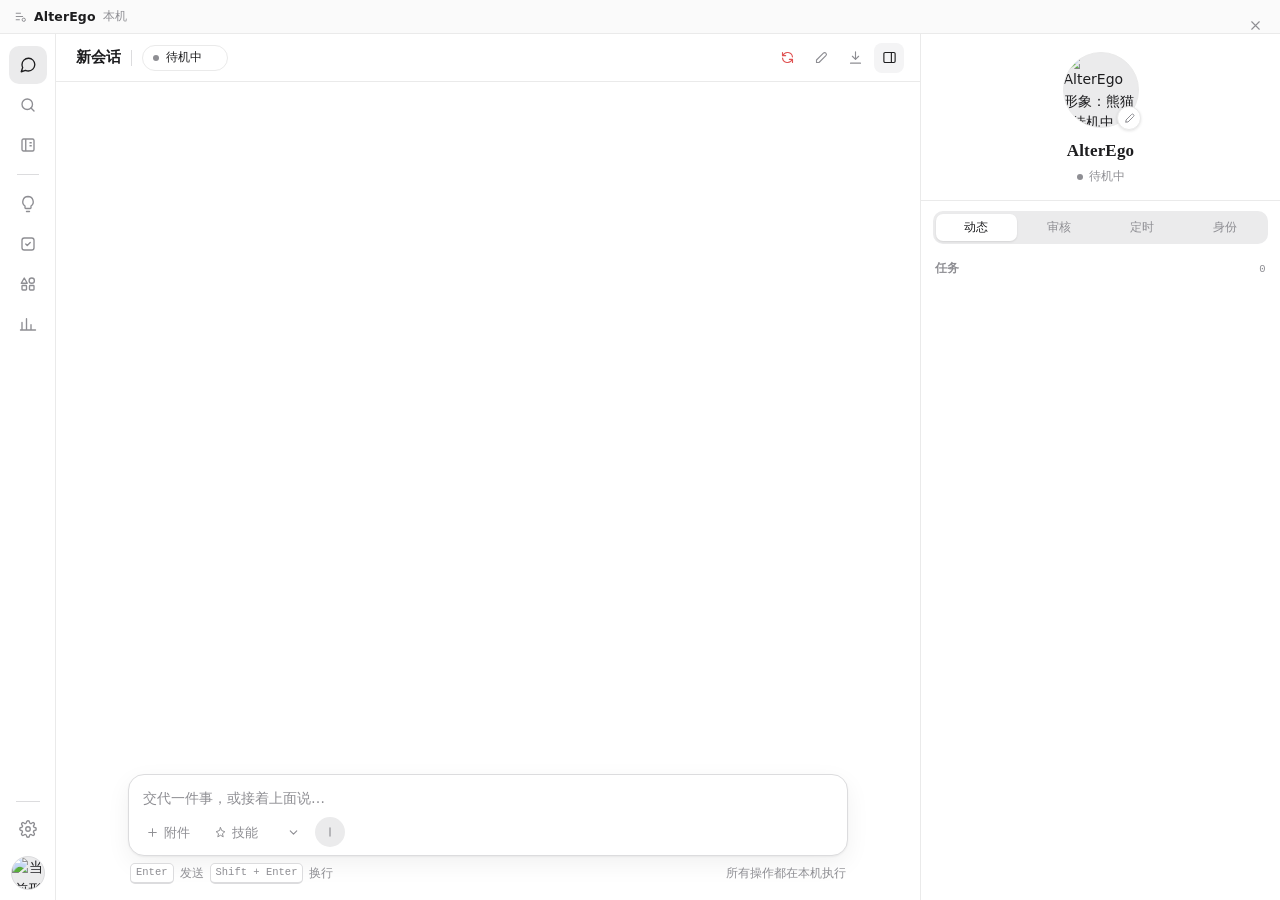
==== commit 2785f8b6: "feat(sync): 20261114_0240 全量同步与脱敏（多云直连、403自愈降级与双级热计算体系）" ====
--- a/ui/index.html
+++ b/ui/index.html
@@ -146,7 +146,7 @@
 
       <div class="sessions__list">
 
-        <button class="sess is-on" aria-current="true"><span class="sess__t">发布录屏到 B 站</span><span class="meta">今天</span></button>
+        <button class="sess is-on" aria-current="true"><span class="sess__t">新会话</span><span class="meta">今天</span></button>
 
         <button class="sess"><span class="sess__t">整理 10 月论文归档</span><span class="meta">昨天</span></button>
 
@@ -172,7 +172,7 @@
 
       <div class="main__head">
 
-        <h1 id="view-title">发布录屏到 B 站</h1>
+        <h1 id="view-title">新会话</h1>
 
         <span class="sep" aria-hidden="true"></span>
 
@@ -205,6 +205,9 @@
         </div>
 
         <div class="header-actions">
+          <button class="icon-btn tip" data-tip="重置并清空会话" aria-label="重置会话" id="btn-reset-chat" title="重置会话 (全新净室)" style="color:#e05252;">
+            <svg viewBox="0 0 24 24" fill="none" stroke="currentColor" stroke-width="1.8" aria-hidden="true"><path stroke-linecap="round" stroke-linejoin="round" d="M4 4v5h.582m15.356 2A8.001 8.001 0 004.582 9m0 0H9m11 11v-5h-.581m0 0a8.003 8.003 0 01-15.357-2m15.357 2H15"/></svg>
+          </button>
 
           <button class="icon-btn tip" data-tip="重命名会话" aria-label="重命名会话">
 
